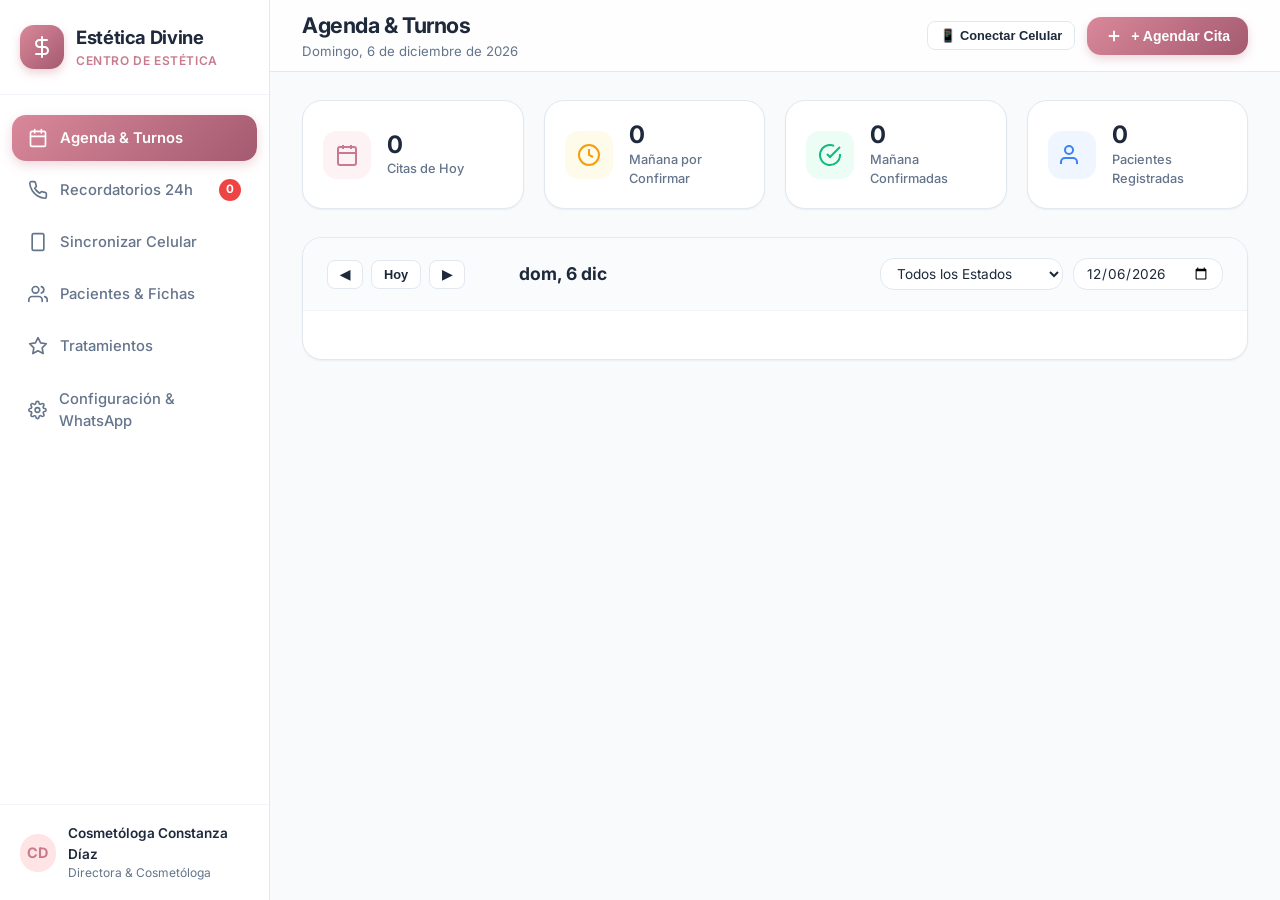
==== static/index.html @ 53136120 "Add files via upload" ====
<!DOCTYPE html>
<html lang="es">
<head>
  <meta charset="UTF-8">
  <meta name="viewport" content="width=device-width, initial-scale=1.0, maximum-scale=1.0, user-scalable=no">
  <title>Estética Divine - Agenda & Confirmación de Citas</title>
  
  <!-- PWA & Mobile Meta Tags -->
  <link rel="manifest" href="/manifest.json">
  <meta name="theme-color" content="#c97a8e">
  <meta name="apple-mobile-web-app-capable" content="yes">
  <meta name="apple-mobile-web-app-status-bar-style" content="default">
  <meta name="apple-mobile-web-app-title" content="Estética Divine">
  <link rel="apple-touch-icon" href="/static/img/icon.svg">
  <link rel="icon" type="image/svg+xml" href="/static/img/icon.svg">

  <link rel="stylesheet" href="/static/css/style.css">
  <link rel="preconnect" href="https://fonts.googleapis.com">
  <link rel="preconnect" href="https://fonts.gstatic.com" crossorigin>
  <link href="https://fonts.googleapis.com/css2?family=Inter:wght@400;500;600;700&display=swap" rel="stylesheet">
</head>
<body>
  <div class="app-container">
    <!-- Sidebar (Escritorio) -->
    <aside class="sidebar">
      <div class="brand">
        <div class="brand-icon">
          <svg width="24" height="24" viewBox="0 0 24 24" fill="none" stroke="currentColor" stroke-width="2" stroke-linecap="round" stroke-linejoin="round"><path d="M12 2v20M17 5H9.5a3.5 3.5 0 0 0 0 7h5a3.5 3.5 0 0 1 0 7H6"/></svg>
        </div>
        <div class="brand-info">
          <h1>Estética Divine</h1>
          <p>Centro de Estética</p>
        </div>
      </div>

      <ul class="nav-menu">
        <li class="nav-item active" data-tab="agenda">
          <svg width="20" height="20" viewBox="0 0 24 24" fill="none" stroke="currentColor" stroke-width="2" stroke-linecap="round" stroke-linejoin="round"><rect x="3" y="4" width="18" height="18" rx="2" ry="2"/><line x1="16" y1="2" x2="16" y2="6"/><line x1="8" y1="2" x2="8" y2="6"/><line x1="3" y1="10" x2="21" y2="10"/></svg>
          <span>Agenda & Turnos</span>
        </li>
        <li class="nav-item" data-tab="reminders">
          <svg width="20" height="20" viewBox="0 0 24 24" fill="none" stroke="currentColor" stroke-width="2" stroke-linecap="round" stroke-linejoin="round"><path d="M22 16.92v3a2 2 0 0 1-2.18 2 19.79 19.79 0 0 1-8.63-3.07 19.5 19.5 0 0 1-6-6 19.79 19.79 0 0 1-3.07-8.67A2 2 0 0 1 4.11 2h3a2 2 0 0 1 2 1.72 12.84 12.84 0 0 0 .7 2.81 2 2 0 0 1-.45 2.11L8.09 9.91a16 16 0 0 0 6 6l1.27-1.27a2 2 0 0 1 2.11-.45 12.84 12.84 0 0 0 2.81.7A2 2 0 0 1 22 16.92z"/></svg>
          <span>Recordatorios 24h</span>
          <span class="badge" id="badge-tomorrow-unconfirmed">0</span>
        </li>
        <li class="nav-item" data-tab="sync">
          <svg width="20" height="20" viewBox="0 0 24 24" fill="none" stroke="currentColor" stroke-width="2"><rect x="5" y="2" width="14" height="20" rx="2" ry="2"/><line x1="12" y1="18" x2="12.01" y2="18"/></svg>
          <span>Sincronizar Celular</span>
        </li>
        <li class="nav-item" data-tab="patients">
          <svg width="20" height="20" viewBox="0 0 24 24" fill="none" stroke="currentColor" stroke-width="2" stroke-linecap="round" stroke-linejoin="round"><path d="M17 21v-2a4 4 0 0 0-4-4H5a4 4 0 0 0-4 4v2"/><circle cx="9" cy="7" r="4"/><path d="M23 21v-2a4 4 0 0 0-3-3.87"/><path d="M16 3.13a4 4 0 0 1 0 7.75"/></svg>
          <span>Pacientes & Fichas</span>
        </li>
        <li class="nav-item" data-tab="services">
          <svg width="20" height="20" viewBox="0 0 24 24" fill="none" stroke="currentColor" stroke-width="2" stroke-linecap="round" stroke-linejoin="round"><polygon points="12 2 15.09 8.26 22 9.27 17 14.14 18.18 21.02 12 17.77 5.82 21.02 7 14.14 2 9.27 8.91 8.26 12 2"/></svg>
          <span>Tratamientos</span>
        </li>
        <li class="nav-item" data-tab="settings">
          <svg width="20" height="20" viewBox="0 0 24 24" fill="none" stroke="currentColor" stroke-width="2" stroke-linecap="round" stroke-linejoin="round"><circle cx="12" cy="12" r="3"/><path d="M19.4 15a1.65 1.65 0 0 0 .33 1.82l.06.06a2 2 0 0 1 0 2.83 2 2 0 0 1-2.83 0l-.06-.06a1.65 1.65 0 0 0-1.82-.33 1.65 1.65 0 0 0-1 1.51V21a2 2 0 0 1-2 2 2 2 0 0 1-2-2v-.09A1.65 1.65 0 0 0 9 19.4a1.65 1.65 0 0 0-1.82.33l-.06.06a2 2 0 0 1-2.83 0 2 2 0 0 1 0-2.83l.06-.06a1.65 1.65 0 0 0 .33-1.82 1.65 1.65 0 0 0-1.51-1H3a2 2 0 0 1-2-2 2 2 0 0 1 2-2h.09A1.65 1.65 0 0 0 4.6 9a1.65 1.65 0 0 0-.33-1.82l-.06-.06a2 2 0 0 1 0-2.83 2 2 0 0 1 2.83 0l.06.06a1.65 1.65 0 0 0 1.82.33H9a1.65 1.65 0 0 0 1-1.51V3a2 2 0 0 1 2-2 2 2 0 0 1 2 2v.09a1.65 1.65 0 0 0 1 1.51 1.65 1.65 0 0 0 1.82-.33l.06-.06a2 2 0 0 1 2.83 0 2 2 0 0 1 0 2.83l-.06.06a1.65 1.65 0 0 0-.33 1.82V9a1.65 1.65 0 0 0 1.51 1H21a2 2 0 0 1 2 2 2 2 0 0 1-2 2h-.09a1.65 1.65 0 0 0-1.51 1z"/></svg>
          <span>Configuración & WhatsApp</span>
        </li>
      </ul>

      <div class="sidebar-footer">
        <div class="user-avatar">CD</div>
        <div class="user-details">
          <h4>Cosmetóloga Constanza Díaz</h4>
          <p>Directora & Cosmetóloga</p>
        </div>
      </div>
    </aside>

    <!-- Main Content -->
    <main class="main-content">
      <!-- Top Header -->
      <header class="top-header">
        <div class="header-title">
          <h2 id="view-title">Agenda & Turnos</h2>
          <p id="current-datetime-display">Cargando...</p>
        </div>
        <div class="header-actions">
          <button class="btn btn-secondary btn-sm" id="btn-header-sync" title="Conectar Celular">
            📱 Conectar Celular
          </button>
          <button class="btn btn-primary" id="btn-quick-new-appointment">
            <svg width="18" height="18" viewBox="0 0 24 24" fill="none" stroke="currentColor" stroke-width="2.5"><line x1="12" y1="5" x2="12" y2="19"/><line x1="5" y1="12" x2="19" y2="12"/></svg>
            <span>+ Agendar Cita</span>
          </button>
        </div>
      </header>

      <!-- Content Body -->
      <div class="content-body">
        <!-- Stats Row -->
        <div class="stats-grid">
          <div class="stat-card">
            <div class="stat-icon pink">
              <svg width="24" height="24" viewBox="0 0 24 24" fill="none" stroke="currentColor" stroke-width="2"><rect x="3" y="4" width="18" height="18" rx="2" ry="2"/><line x1="16" y1="2" x2="16" y2="6"/><line x1="8" y1="2" x2="8" y2="6"/><line x1="3" y1="10" x2="21" y2="10"/></svg>
            </div>
            <div class="stat-info">
              <h3 id="stat-today-total">0</h3>
              <p>Citas de Hoy</p>
            </div>
          </div>

          <div class="stat-card">
            <div class="stat-icon amber">
              <svg width="24" height="24" viewBox="0 0 24 24" fill="none" stroke="currentColor" stroke-width="2"><circle cx="12" cy="12" r="10"/><polyline points="12 6 12 12 16 14"/></svg>
            </div>
            <div class="stat-info">
              <h3 id="stat-tomorrow-unconfirmed">0</h3>
              <p>Mañana por Confirmar</p>
            </div>
          </div>

          <div class="stat-card">
            <div class="stat-icon green">
              <svg width="24" height="24" viewBox="0 0 24 24" fill="none" stroke="currentColor" stroke-width="2"><path d="M22 11.08V12a10 10 0 1 1-5.93-9.14"/><polyline points="22 4 12 14.01 9 11.01"/></svg>
            </div>
            <div class="stat-info">
              <h3 id="stat-tomorrow-confirmed">0</h3>
              <p>Mañana Confirmadas</p>
            </div>
          </div>

          <div class="stat-card">
            <div class="stat-icon blue">
              <svg width="24" height="24" viewBox="0 0 24 24" fill="none" stroke="currentColor" stroke-width="2"><path d="M17 21v-2a4 4 0 0 0-4-4H5a4 4 0 0 0-4 4v2"/><circle cx="9" cy="7" r="4"/></svg>
            </div>
            <div class="stat-info">
              <h3 id="stat-total-patients">0</h3>
              <p>Pacientes Registradas</p>
            </div>
          </div>
        </div>

        <!-- TAB 1: AGENDA -->
        <section id="tab-agenda" class="tab-pane">
          <div class="card">
            <div class="card-header">
              <div class="date-navigation">
                <button class="btn btn-secondary btn-sm" id="btn-prev-day">◀</button>
                <button class="btn btn-secondary btn-sm" id="btn-today">Hoy</button>
                <button class="btn btn-secondary btn-sm" id="btn-next-day">▶</button>
                <span class="current-date-label" id="agenda-date-display">Cargando...</span>
              </div>

              <div style="display: flex; gap: 10px; align-items: center; flex-wrap: wrap;">
                <select id="filter-status" class="form-control" style="padding: 6px 12px; font-size: 0.85rem; width: auto;">
                  <option value="">Todos los Estados</option>
                  <option value="Pendiente">Pendiente</option>
                  <option value="Recordatorio Enviado">Recordatorio Enviado</option>
                  <option value="Confirmada">Confirmada</option>
                  <option value="Completada">Completada</option>
                  <option value="Cancelada">Cancelada</option>
                </select>
                <input type="date" id="agenda-date-picker" class="form-control" style="padding: 6px 12px; font-size: 0.85rem; width: auto;">
              </div>
            </div>

            <div class="card-body">
              <div id="agenda-appointments-list" class="timeline-view">
                <!-- Citas inyectadas por JS -->
              </div>
            </div>
          </div>
        </section>

        <!-- TAB 2: RECORDATORIOS 24H (WHATSAPP) -->
        <section id="tab-reminders" class="tab-pane" style="display: none;">
          <div class="card" style="margin-bottom: 20px; background: linear-gradient(to right, #fdf2f4, #ffffff);">
            <div class="card-body" style="display: flex; align-items: center; justify-content: space-between; flex-wrap: wrap; gap: 16px;">
              <div>
                <h3 style="color: #1e293b; font-size: 1.2rem; font-weight: 700;">📲 Confirmaciones de Mañana (24h Antes)</h3>
                <p style="color: var(--text-muted); font-size: 0.875rem; margin-top: 4px;">
                  El sistema detecta automáticamente las pacientes con citas programadas para mañana. Envía el recordatorio por WhatsApp con el enlace directo para que confirmen con 1 toque.
                </p>
              </div>
              <div>
                <button class="btn btn-whatsapp" id="btn-send-all-reminders">
                  <svg width="18" height="18" viewBox="0 0 24 24" fill="none" stroke="currentColor" stroke-width="2.5"><polyline points="20 6 9 17 4 12"/></svg>
                  <span>Enviar Recordatorios Pendientes</span>
                </button>
              </div>
            </div>
          </div>

          <div id="tomorrow-reminders-list">
            <!-- Inyectado por JS -->
          </div>
        </section>

        <!-- TAB 3: SINCRONIZACIÓN CON EL CELULAR -->
        <section id="tab-sync" class="tab-pane" style="display: none;">
          <div class="card" style="margin-bottom: 24px;">
            <div class="card-header">
              <h3 class="card-title">📱 Conectar y Agendar desde tu Celular</h3>
              <div style="display: flex; gap: 8px;">
                <button class="btn btn-primary btn-sm" id="btn-activate-tunnel">
                  🌐 Activar Acceso por Internet (4G/5G)
                </button>
              </div>
            </div>
            <div class="card-body">
              <!-- Online Mode Banner -->
              <div id="sync-mode-alert" style="background: linear-gradient(to right, #ecfdf5, #f0fdf4); border: 1px solid #a7f3d0; border-radius: var(--radius-md); padding: 14px 18px; margin-bottom: 20px; display: flex; align-items: center; justify-content: space-between; flex-wrap: wrap; gap: 10px;">
                <div style="display: flex; align-items: center; gap: 10px;">
                  <span style="font-size: 1.3rem;">🌍</span>
                  <div>
                    <strong id="sync-mode-title" style="color: #065f46; font-size: 0.9rem;">Acceso desde Cualquier Lugar (Datos Móviles 4G/5G)</strong>
                    <p id="sync-mode-desc" style="color: #047857; font-size: 0.8rem;">
                      Puedes abrir y usar la agenda desde tu celular estés donde estés, sin necesidad de estar en la misma red Wi-Fi.
                    </p>
                  </div>
                </div>
                <span class="status-badge status-Confirmada" id="sync-status-badge">
                  <span class="status-dot"></span>
                  <span id="sync-status-text">Listo</span>
                </span>
              </div>

              <div style="display: grid; grid-template-columns: repeat(auto-fit, minmax(300px, 1fr)); gap: 24px; align-items: start;">
                <!-- QR Code Box -->
                <div style="text-align: center; background: #fafbfc; border: 1px solid var(--border-subtle); border-radius: var(--radius-lg); padding: 24px;">
                  <h4 style="font-size: 1.05rem; font-weight: 700; margin-bottom: 6px;">Escanea con la Cámara de tu Celular</h4>
                  <p style="font-size: 0.825rem; color: var(--text-muted); margin-bottom: 16px;" id="qr-desc-text">
                    Apunta con la cámara de tu teléfono (iPhone o Android) para abrir la agenda al instante.
                  </p>
                  
                  <div id="qr-code-container" style="display: flex; justify-content: center; margin: 12px 0;">
                    <!-- QR Image -->
                  </div>

                  <div style="margin-top: 16px;">
                    <label style="font-size: 0.775rem; color: var(--text-muted); font-weight: 600; display: block; margin-bottom: 4px;">Enlace Web para tu Celular:</label>
                    <div style="display: flex; gap: 8px; justify-content: center;">
                      <input type="text" id="sync-mobile-url" class="form-control" readonly style="font-size: 0.85rem; text-align: center; max-width: 280px; font-weight: 600;">
                      <button class="btn btn-secondary btn-sm" onclick="copyInput('sync-mobile-url')">Copiar</button>
                    </div>
                  </div>

                  <!-- Custom Public URL input -->
                  <div style="margin-top: 14px; text-align: left; background: white; padding: 12px; border-radius: var(--radius-sm); border: 1px solid var(--border-color);">
                    <label style="font-size: 0.75rem; font-weight: 700; color: var(--text-main); display: block; margin-bottom: 4px;">
                      ⚙️ Configurar URL Pública personalizada (Opcional):
                    </label>
                    <div style="display: flex; gap: 6px;">
                      <input type="url" id="input-custom-public-url" class="form-control" placeholder="https://mi-dominio.com" style="font-size: 0.8rem; padding: 6px 10px;">
                      <button class="btn btn-primary btn-sm" id="btn-save-custom-url" style="white-space: nowrap;">Guardar</button>
                    </div>
                  </div>
                </div>

                <!-- Step by Step Guides -->
                <div>
                  <h4 style="font-size: 1.05rem; font-weight: 700; margin-bottom: 14px;">📲 Cómo Instalar la App en tu Celular (PWA)</h4>
                  
                  <div class="sync-guide-card">
                    <div class="sync-step-num">1</div>
                    <div>
                      <strong style="color: var(--text-main); font-size: 0.9rem;">En iPhone (Safari):</strong>
                      <p style="font-size: 0.825rem; color: var(--text-muted); margin-top: 2px;">
                        Abre el enlace en Safari, toca el botón <strong>Compartir (icono con flecha arriba)</strong> y selecciona <strong>"Añadir a pantalla de inicio"</strong>. Tendrás un icono de app nativa.
                      </p>
                    </div>
                  </div>

                  <div class="sync-guide-card">
                    <div class="sync-step-num">2</div>
                    <div>
                      <strong style="color: var(--text-main); font-size: 0.9rem;">En Android (Google Chrome):</strong>
                      <p style="font-size: 0.825rem; color: var(--text-muted); margin-top: 2px;">
                        Abre el enlace en Chrome, presiona los <strong>3 puntos del menú</strong> y toca <strong>"Instalar aplicación"</strong> o "Añadir a la pantalla principal".
                      </p>
                    </div>
                  </div>

                  <!-- Calendar Live Subscription Feed -->
                  <div style="background: #fdf2f4; border: 1px solid #fbcfe8; border-radius: var(--radius-md); padding: 16px; margin-top: 18px;">
                    <h5 style="color: #9d174d; font-size: 0.9rem; font-weight: 700; margin-bottom: 6px;">
                      📅 Sincronización en Tiempo Real con Calendario de tu Celular (Apple / Google Calendar)
                    </h5>
                    <p style="font-size: 0.8rem; color: #831843; margin-bottom: 10px;">
                      Puedes suscribirte al feed de turnos en tu aplicación de Calendario del teléfono para recibir alertas nativas 1 hora antes:
                    </p>
                    <div style="display: flex; gap: 8px;">
                      <input type="text" id="sync-ical-url" class="form-control" readonly style="font-size: 0.8rem; background: white;">
                      <button class="btn btn-primary btn-sm" onclick="copyInput('sync-ical-url')">Copiar Feed</button>
                    </div>
                  </div>
                </div>
              </div>
            </div>
          </div>
        </section>

        <!-- TAB 4: PACIENTES -->
        <section id="tab-patients" class="tab-pane" style="display: none;">
          <div class="card">
            <div class="card-header">
              <div class="card-title">
                <input type="text" id="input-search-patients" placeholder="🔍 Buscar paciente por nombre o WhatsApp..." class="form-control" style="width: 320px;">
              </div>
              <button class="btn btn-primary btn-sm" id="btn-modal-new-patient">
                + Nueva Paciente
              </button>
            </div>
            <div class="card-body" style="padding: 0; overflow-x: auto;">
              <table style="width: 100%; border-collapse: collapse; text-align: left; min-width: 600px;" id="table-patients">
                <thead>
                  <tr style="background: #f8fafc; border-bottom: 1px solid var(--border-color); font-size: 0.8rem; color: var(--text-muted); text-transform: uppercase;">
                    <th style="padding: 14px 20px;">Paciente</th>
                    <th style="padding: 14px 20px;">WhatsApp / Teléfono</th>
                    <th style="padding: 14px 20px;">Tipo de Piel / Alergias</th>
                    <th style="padding: 14px 20px;">Total Citas</th>
                    <th style="padding: 14px 20px; text-align: right;">Acciones</th>
                  </tr>
                </thead>
                <tbody id="patients-table-body">
                  <!-- Inyectado por JS -->
                </tbody>
              </table>
            </div>
          </div>
        </section>

        <!-- TAB 5: TRATAMIENTOS -->
        <section id="tab-services" class="tab-pane" style="display: none;">
          <div class="card">
            <div class="card-header">
              <div class="card-title">
                <span>Catálogo de Servicios y Tratamientos</span>
              </div>
              <button class="btn btn-primary btn-sm" id="btn-modal-new-service">
                + Nuevo Tratamiento
              </button>
            </div>
            <div class="card-body">
              <div id="services-grid" style="display: grid; grid-template-columns: repeat(auto-fill, minmax(280px, 1fr)); gap: 16px;">
                <!-- Inyectado por JS -->
              </div>
            </div>
          </div>
        </section>

        <!-- TAB 6: CONFIGURACIÓN & PLANTILLA WHATSAPP -->
        <section id="tab-settings" class="tab-pane" style="display: none;">
          <div class="card">
            <div class="card-header">
              <h3 class="card-title">Configuración del Centro y Plantilla de Mensaje WhatsApp</h3>
            </div>
            <div class="card-body">
              <form id="form-settings">
                <div class="form-row">
                  <div class="form-group">
                    <label class="form-label">Nombre del Centro de Estética</label>
                    <input type="text" id="setting-clinic-name" class="form-control" required>
                  </div>
                  <div class="form-group">
                    <label class="form-label">Teléfono / WhatsApp de Contacto</label>
                    <input type="text" id="setting-clinic-phone" class="form-control" required>
                  </div>
                </div>

                <div class="form-row">
                  <div class="form-group">
                    <label class="form-label">Dirección Física del Centro</label>
                    <input type="text" id="setting-clinic-address" class="form-control" required>
                  </div>
                  <div class="form-group">
                    <label class="form-label">Correo Electrónico</label>
                    <input type="email" id="setting-clinic-email" class="form-control">
                  </div>
                </div>

                <div class="form-group">
                  <label class="form-label">
                    Plantilla del Mensaje de Confirmación (WhatsApp 24h antes)
                  </label>
                  <p style="font-size: 0.775rem; color: var(--text-muted); margin-bottom: 8px;">
                    Variables disponibles: <code>{nombre_paciente}</code>, <code>{centro}</code>, <code>{fecha}</code>, <code>{hora}</code>, <code>{tratamiento}</code>, <code>{especialista}</code>, <code>{direccion}</code>, <code>{indicaciones}</code>, <code>{enlace_confirmacion}</code>
                  </p>
                  <textarea id="setting-whatsapp-template" class="form-control" rows="8"></textarea>
                </div>

                <div style="text-align: right;">
                  <button type="submit" class="btn btn-primary">Guardar Configuración</button>
                </div>
              </form>
            </div>
          </div>
        </section>
      </div>
    </main>
  </div>

  <!-- Mobile Bottom Navigation Bar -->
  <nav class="mobile-nav-bar">
    <button class="mobile-nav-btn active" data-tab="agenda">
      <svg viewBox="0 0 24 24" fill="none" stroke="currentColor" stroke-width="2"><rect x="3" y="4" width="18" height="18" rx="2" ry="2"/><line x1="16" y1="2" x2="16" y2="6"/><line x1="8" y1="2" x2="8" y2="6"/><line x1="3" y1="10" x2="21" y2="10"/></svg>
      <span>Agenda</span>
    </button>

    <button class="mobile-nav-btn" data-tab="reminders">
      <svg viewBox="0 0 24 24" fill="none" stroke="currentColor" stroke-width="2"><path d="M22 16.92v3a2 2 0 0 1-2.18 2 19.79 19.79 0 0 1-8.63-3.07 19.5 19.5 0 0 1-6-6 19.79 19.79 0 0 1-3.07-8.67A2 2 0 0 1 4.11 2h3a2 2 0 0 1 2 1.72 12.84 12.84 0 0 0 .7 2.81 2 2 0 0 1-.45 2.11L8.09 9.91a16 16 0 0 0 6 6l1.27-1.27a2 2 0 0 1 2.11-.45 12.84 12.84 0 0 0 2.81.7A2 2 0 0 1 22 16.92z"/></svg>
      <span>Recordatorios</span>
    </button>

    <div class="mobile-fab-center" id="mobile-btn-quick-schedule" title="Agendar Cita">
      <svg width="24" height="24" viewBox="0 0 24 24" fill="none" stroke="currentColor" stroke-width="3"><line x1="12" y1="5" x2="12" y2="19"/><line x1="5" y1="12" x2="19" y2="12"/></svg>
    </div>

    <button class="mobile-nav-btn" data-tab="patients">
      <svg viewBox="0 0 24 24" fill="none" stroke="currentColor" stroke-width="2"><path d="M17 21v-2a4 4 0 0 0-4-4H5a4 4 0 0 0-4 4v2"/><circle cx="9" cy="7" r="4"/></svg>
      <span>Pacientes</span>
    </button>

    <button class="mobile-nav-btn" data-tab="sync">
      <svg viewBox="0 0 24 24" fill="none" stroke="currentColor" stroke-width="2"><rect x="5" y="2" width="14" height="20" rx="2" ry="2"/><line x1="12" y1="18" x2="12.01" y2="18"/></svg>
      <span>Celular</span>
    </button>
  </nav>

  <!-- MODAL: NUEVA / EDITAR CITA -->
  <div class="modal-backdrop" id="modal-appointment">
    <div class="modal-container">
      <div class="modal-header">
        <h3 id="modal-appointment-title">Agendar Nueva Cita</h3>
        <button class="modal-close" onclick="closeModal('modal-appointment')">✕</button>
      </div>
      <form id="form-appointment">
        <input type="hidden" id="appt-id">
        <div class="modal-body">
          <div class="form-group">
            <label class="form-label">Paciente</label>
            <div style="display: flex; gap: 8px;">
              <select id="appt-patient-select" class="form-control" required style="flex: 1;">
                <!-- Opciones inyectadas -->
              </select>
              <button type="button" class="btn btn-secondary btn-sm" id="btn-add-patient-quick">+ Crear</button>
            </div>
          </div>

          <div class="form-group">
            <label class="form-label">Tratamiento / Servicio</label>
            <select id="appt-service-select" class="form-control" required>
              <!-- Opciones inyectadas -->
            </select>
          </div>

          <div class="form-row">
            <div class="form-group">
              <label class="form-label">Fecha de la Cita</label>
              <input type="date" id="appt-date" class="form-control" required>
            </div>
            <div class="form-group">
              <label class="form-label">Hora</label>
              <input type="time" id="appt-time" class="form-control" required>
            </div>
          </div>

          <div class="form-row">
            <div class="form-group">
              <label class="form-label">Especialista / Profesional</label>
              <input type="text" id="appt-specialist" class="form-control" value="Cosmetóloga Constanza Díaz">
            </div>
            <div class="form-group">
              <label class="form-label">Estado Inicial</label>
              <select id="appt-status" class="form-control">
                <option value="Pendiente">Pendiente</option>
                <option value="Confirmada">Confirmada</option>
                <option value="Recordatorio Enviado">Recordatorio Enviado</option>
                <option value="Completada">Completada</option>
                <option value="Cancelada">Cancelada</option>
              </select>
            </div>
          </div>

          <div class="form-group">
            <label class="form-label">Notas Adicionales o Motivo de Consulta</label>
            <textarea id="appt-notes" class="form-control" placeholder="Ej: Primera sesión, paciente solicita evaluar ojeras..."></textarea>
          </div>
        </div>
        <div class="modal-footer">
          <button type="button" class="btn btn-secondary" onclick="closeModal('modal-appointment')">Cancelar</button>
          <button type="submit" class="btn btn-primary">Guardar Cita</button>
        </div>
      </form>
    </div>
  </div>

  <!-- MODAL: NUEVO PACIENTE -->
  <div class="modal-backdrop" id="modal-patient">
    <div class="modal-container">
      <div class="modal-header">
        <h3>Registrar Paciente</h3>
        <button class="modal-close" onclick="closeModal('modal-patient')">✕</button>
      </div>
      <form id="form-patient">
        <input type="hidden" id="patient-id">
        <div class="modal-body">
          <div class="form-row">
            <div class="form-group">
              <label class="form-label">Nombre Completo</label>
              <input type="text" id="patient-name" class="form-control" placeholder="Ej. Camila Fernández" required>
            </div>
            <div class="form-group">
              <label class="form-label">WhatsApp (con código país)</label>
              <input type="text" id="patient-phone" class="form-control" placeholder="Ej. +34612345678" required>
            </div>
          </div>

          <div class="form-row">
            <div class="form-group">
              <label class="form-label">Email</label>
              <input type="email" id="patient-email" class="form-control" placeholder="paciente@correo.com">
            </div>
            <div class="form-group">
              <label class="form-label">Fecha de Nacimiento</label>
              <input type="date" id="patient-birth" class="form-control">
            </div>
          </div>

          <div class="form-row">
            <div class="form-group">
              <label class="form-label">Tipo de Piel</label>
              <input type="text" id="patient-skin" class="form-control" placeholder="Ej. Mixta, sensible, grasa...">
            </div>
            <div class="form-group">
              <label class="form-label">Alergias o Contraindicaciones</label>
              <input type="text" id="patient-allergies" class="form-control" placeholder="Ej. Látex, aspirina...">
            </div>
          </div>

          <div class="form-group">
            <label class="form-label">Notas Estéticas y Clínicas</label>
            <textarea id="patient-notes" class="form-control" placeholder="Observaciones de tratamientos previos..."></textarea>
          </div>
        </div>
        <div class="modal-footer">
          <button type="button" class="btn btn-secondary" onclick="closeModal('modal-patient')">Cancelar</button>
          <button type="submit" class="btn btn-primary">Guardar Paciente</button>
        </div>
      </form>
    </div>
  </div>

  <!-- MODAL: HISTORIAL DEL PACIENTE -->
  <div class="modal-backdrop" id="modal-patient-history">
    <div class="modal-container" style="max-width: 680px;">
      <div class="modal-header">
        <h3 id="history-patient-name">Ficha Estética del Paciente</h3>
        <button class="modal-close" onclick="closeModal('modal-patient-history')">✕</button>
      </div>
      <div class="modal-body">
        <div id="history-patient-details" style="background: #f8fafc; padding: 16px; border-radius: var(--radius-md); margin-bottom: 20px;">
          <!-- Datos clínicos -->
        </div>

        <h4 style="font-size: 0.95rem; font-weight: 700; margin-bottom: 12px; color: var(--text-main);">Historial de Sesiones & Citas</h4>
        <div id="history-appointments-list" class="timeline-view">
          <!-- Historial -->
        </div>
      </div>
      <div class="modal-footer">
        <button type="button" class="btn btn-secondary" onclick="closeModal('modal-patient-history')">Cerrar</button>
        <button type="button" class="btn btn-primary" id="btn-schedule-from-history">+ Agendar Nueva Sesión</button>
      </div>
    </div>
  </div>

  <!-- MODAL: NUEVO TRATAMIENTO -->
  <div class="modal-backdrop" id="modal-service">
    <div class="modal-container">
      <div class="modal-header">
        <h3>Nuevo Tratamiento / Servicio</h3>
        <button class="modal-close" onclick="closeModal('modal-service')">✕</button>
      </div>
      <form id="form-service">
        <div class="modal-body">
          <div class="form-group">
            <label class="form-label">Nombre del Tratamiento</label>
            <input type="text" id="service-name" class="form-control" required placeholder="Ej. Radiofrecuencia Facial">
          </div>

          <div class="form-row">
            <div class="form-group">
              <label class="form-label">Categoría</label>
              <select id="service-category" class="form-control">
                <option value="Facial">Facial</option>
                <option value="Corporal">Corporal</option>
                <option value="Depilación">Depilación</option>
                <option value="Medicina Estética">Medicina Estética</option>
                <option value="Masajes">Masajes</option>
              </select>
            </div>
            <div class="form-group">
              <label class="form-label">Duración (minutos)</label>
              <input type="number" id="service-duration" class="form-control" value="60" required>
            </div>
          </div>

          <div class="form-row">
            <div class="form-group">
              <label class="form-label">Precio ($)</label>
              <input type="number" step="0.5" id="service-price" class="form-control" value="50" required>
            </div>
            <div class="form-group">
              <label class="form-label">Color Distintivo</label>
              <input type="color" id="service-color" class="form-control" value="#F472B6" style="height: 42px; padding: 2px;">
            </div>
          </div>

          <div class="form-group">
            <label class="form-label">Recomendaciones e Instrucciones Previas para la Paciente</label>
            <textarea id="service-instructions" class="form-control" placeholder="Ej. Venir con la piel limpia sin maquillaje ni exfoliantes..."></textarea>
          </div>
        </div>
        <div class="modal-footer">
          <button type="button" class="btn btn-secondary" onclick="closeModal('modal-service')">Cancelar</button>
          <button type="submit" class="btn btn-primary">Guardar Tratamiento</button>
        </div>
      </form>
    </div>
  </div>

  <!-- Toast Container -->
  <div class="toast-container" id="toast-container"></div>

  <script src="/static/js/qr.js"></script>
  <script src="/static/js/app.js"></script>
</body>
</html>
---- static/css/style.css ----
/* Estética Divine - Design System & UI Styling */
:root {
  --primary: #c97a8e;
  --primary-hover: #b8697d;
  --primary-light: #fdf2f4;
  --primary-gradient: linear-gradient(135deg, #d9889a 0%, #a45a70 100%);
  --secondary: #6366f1;
  --bg-main: #f8fafc;
  --bg-card: #ffffff;
  --bg-glass: rgba(255, 255, 255, 0.85);
  --border-color: #f1f5f9;
  --border-subtle: #e2e8f0;
  --text-main: #1e293b;
  --text-muted: #64748b;
  --text-light: #94a3b8;
  
  --status-pending: #f59e0b;
  --status-pending-bg: #fef3c7;
  --status-sent: #3b82f6;
  --status-sent-bg: #eff6ff;
  --status-confirmed: #10b981;
  --status-confirmed-bg: #d1fae5;
  --status-completed: #8b5cf6;
  --status-completed-bg: #ede9fe;
  --status-canceled: #ef4444;
  --status-canceled-bg: #fee2e2;

  --shadow-sm: 0 1px 2px 0 rgba(0, 0, 0, 0.05);
  --shadow-md: 0 4px 6px -1px rgba(0, 0, 0, 0.07), 0 2px 4px -2px rgba(0, 0, 0, 0.05);
  --shadow-lg: 0 10px 15px -3px rgba(0, 0, 0, 0.08), 0 4px 6px -4px rgba(0, 0, 0, 0.04);
  --shadow-xl: 0 20px 25px -5px rgba(0, 0, 0, 0.1), 0 8px 10px -6px rgba(0, 0, 0, 0.05);
  --radius-sm: 8px;
  --radius-md: 14px;
  --radius-lg: 20px;
  --radius-full: 9999px;
  --font-sans: 'Inter', -apple-system, BlinkMacSystemFont, 'Segoe UI', Roboto, Helvetica, Arial, sans-serif;
}

* {
  box-sizing: border-box;
  margin: 0;
  padding: 0;
  -webkit-tap-highlight-color: transparent;
}

body {
  font-family: var(--font-sans);
  background-color: var(--bg-main);
  color: var(--text-main);
  line-height: 1.5;
  min-height: 100vh;
  -webkit-font-smoothing: antialiased;
  padding-bottom: 0px;
}

/* Layout */
.app-container {
  display: flex;
  min-height: 100vh;
}

/* Sidebar */
.sidebar {
  width: 270px;
  background: #ffffff;
  border-right: 1px solid var(--border-subtle);
  display: flex;
  flex-direction: column;
  position: sticky;
  top: 0;
  height: 100vh;
  z-index: 40;
  transition: all 0.3s ease;
}

.brand {
  padding: 24px 20px;
  display: flex;
  align-items: center;
  gap: 12px;
  border-bottom: 1px solid var(--border-color);
}

.brand-icon {
  width: 44px;
  height: 44px;
  border-radius: var(--radius-md);
  background: var(--primary-gradient);
  display: flex;
  align-items: center;
  justify-content: center;
  color: white;
  box-shadow: 0 4px 10px rgba(201, 122, 142, 0.35);
}

.brand-info h1 {
  font-size: 1.15rem;
  font-weight: 700;
  color: #1e293b;
  letter-spacing: -0.02em;
}

.brand-info p {
  font-size: 0.75rem;
  color: var(--primary);
  font-weight: 600;
  text-transform: uppercase;
  letter-spacing: 0.05em;
}

.nav-menu {
  list-style: none;
  padding: 20px 12px;
  flex: 1;
  display: flex;
  flex-direction: column;
  gap: 6px;
}

.nav-item {
  display: flex;
  align-items: center;
  gap: 12px;
  padding: 12px 16px;
  border-radius: var(--radius-md);
  color: var(--text-muted);
  text-decoration: none;
  font-weight: 500;
  font-size: 0.925rem;
  cursor: pointer;
  transition: all 0.2s cubic-bezier(0.4, 0, 0.2, 1);
  position: relative;
}

.nav-item:hover {
  background: var(--primary-light);
  color: var(--primary);
}

.nav-item.active {
  background: var(--primary-gradient);
  color: white;
  font-weight: 600;
  box-shadow: 0 4px 12px rgba(201, 122, 142, 0.3);
}

.nav-item .badge {
  margin-left: auto;
  background: #ef4444;
  color: white;
  font-size: 0.725rem;
  padding: 2px 7px;
  border-radius: var(--radius-full);
  font-weight: 700;
}

.nav-item.active .badge {
  background: white;
  color: var(--primary);
}

.sidebar-footer {
  padding: 18px 20px;
  border-top: 1px solid var(--border-color);
  display: flex;
  align-items: center;
  gap: 12px;
}

.user-avatar {
  width: 38px;
  height: 38px;
  border-radius: var(--radius-full);
  background: #ffe4e6;
  color: var(--primary);
  display: flex;
  align-items: center;
  justify-content: center;
  font-weight: 700;
  font-size: 0.9rem;
}

.user-details h4 {
  font-size: 0.85rem;
  font-weight: 600;
  color: var(--text-main);
}

.user-details p {
  font-size: 0.75rem;
  color: var(--text-muted);
}

/* Main Content */
.main-content {
  flex: 1;
  display: flex;
  flex-direction: column;
  min-width: 0;
}

/* Top Header */
.top-header {
  height: 72px;
  background: rgba(255, 255, 255, 0.8);
  backdrop-filter: blur(12px);
  border-bottom: 1px solid var(--border-subtle);
  padding: 0 32px;
  display: flex;
  align-items: center;
  justify-content: space-between;
  position: sticky;
  top: 0;
  z-index: 30;
}

.header-title h2 {
  font-size: 1.35rem;
  font-weight: 700;
  color: var(--text-main);
  letter-spacing: -0.02em;
}

.header-title p {
  font-size: 0.825rem;
  color: var(--text-muted);
}

.header-actions {
  display: flex;
  align-items: center;
  gap: 12px;
}

/* Content Body */
.content-body {
  padding: 28px 32px;
  flex: 1;
  max-width: 1440px;
  width: 100%;
}

/* Stats Cards */
.stats-grid {
  display: grid;
  grid-template-columns: repeat(auto-fit, minmax(220px, 1fr));
  gap: 20px;
  margin-bottom: 28px;
}

.stat-card {
  background: white;
  border-radius: var(--radius-lg);
  padding: 20px;
  border: 1px solid var(--border-subtle);
  box-shadow: var(--shadow-sm);
  display: flex;
  align-items: center;
  gap: 16px;
  transition: transform 0.2s, box-shadow 0.2s;
}

.stat-card:hover {
  transform: translateY(-2px);
  box-shadow: var(--shadow-md);
}

.stat-icon {
  width: 48px;
  height: 48px;
  border-radius: var(--radius-md);
  display: flex;
  align-items: center;
  justify-content: center;
  flex-shrink: 0;
}

.stat-icon.pink { background: #fdf2f4; color: #c97a8e; }
.stat-icon.green { background: #ecfdf5; color: #10b981; }
.stat-icon.amber { background: #fffbeb; color: #f59e0b; }
.stat-icon.blue { background: #eff6ff; color: #3b82f6; }

.stat-info h3 {
  font-size: 1.5rem;
  font-weight: 700;
  color: var(--text-main);
  line-height: 1.2;
}

.stat-info p {
  font-size: 0.8rem;
  color: var(--text-muted);
  font-weight: 500;
}

/* Buttons */
.btn {
  display: inline-flex;
  align-items: center;
  justify-content: center;
  gap: 8px;
  padding: 10px 18px;
  border-radius: var(--radius-md);
  font-size: 0.875rem;
  font-weight: 600;
  border: none;
  cursor: pointer;
  transition: all 0.2s cubic-bezier(0.4, 0, 0.2, 1);
  text-decoration: none;
}

.btn-primary {
  background: var(--primary-gradient);
  color: white;
  box-shadow: 0 4px 10px rgba(201, 122, 142, 0.3);
}

.btn-primary:hover {
  box-shadow: 0 6px 14px rgba(201, 122, 142, 0.45);
  transform: translateY(-1px);
}

.btn-secondary {
  background: white;
  border: 1px solid var(--border-subtle);
  color: var(--text-main);
}

.btn-secondary:hover {
  background: var(--bg-main);
  border-color: #cbd5e1;
}

.btn-whatsapp {
  background: #25D366;
  color: white;
  box-shadow: 0 4px 10px rgba(37, 211, 102, 0.3);
}

.btn-whatsapp:hover {
  background: #20bd5a;
  transform: translateY(-1px);
}

.btn-sm {
  padding: 6px 12px;
  font-size: 0.8rem;
  border-radius: var(--radius-sm);
}

.btn-danger {
  background: #fee2e2;
  color: #ef4444;
}

.btn-danger:hover {
  background: #fecaca;
}

/* Status Badges */
.status-badge {
  display: inline-flex;
  align-items: center;
  gap: 6px;
  padding: 4px 10px;
  border-radius: var(--radius-full);
  font-size: 0.75rem;
  font-weight: 600;
  text-transform: capitalize;
}

.status-badge.status-Pendiente { background: var(--status-pending-bg); color: var(--status-pending); }
.status-badge.status-Recordatorio.Enviado { background: var(--status-sent-bg); color: var(--status-sent); }
.status-badge.status-Confirmada { background: var(--status-confirmed-bg); color: var(--status-confirmed); }
.status-badge.status-Completada { background: var(--status-completed-bg); color: var(--status-completed); }
.status-badge.status-Cancelada { background: var(--status-canceled-bg); color: var(--status-canceled); }

.status-dot {
  width: 7px;
  height: 7px;
  border-radius: 50%;
  background: currentColor;
}

/* Cards & Tables */
.card {
  background: white;
  border-radius: var(--radius-lg);
  border: 1px solid var(--border-subtle);
  box-shadow: var(--shadow-sm);
  overflow: hidden;
}

.card-header {
  padding: 20px 24px;
  border-bottom: 1px solid var(--border-color);
  display: flex;
  align-items: center;
  justify-content: space-between;
  background: #fafbfc;
  flex-wrap: wrap;
  gap: 12px;
}

.card-title {
  font-size: 1.05rem;
  font-weight: 700;
  color: var(--text-main);
  display: flex;
  align-items: center;
  gap: 8px;
}

.card-body {
  padding: 24px;
}

/* Agenda / Calendar Grid */
.calendar-controls {
  display: flex;
  align-items: center;
  justify-content: space-between;
  margin-bottom: 20px;
  flex-wrap: wrap;
  gap: 12px;
}

.date-navigation {
  display: flex;
  align-items: center;
  gap: 8px;
  flex-wrap: wrap;
}

.current-date-label {
  font-size: 1.1rem;
  font-weight: 700;
  color: var(--text-main);
  min-width: 180px;
  text-align: center;
}

.timeline-view {
  display: flex;
  flex-direction: column;
  gap: 12px;
}

.appointment-row {
  background: white;
  border: 1px solid var(--border-subtle);
  border-radius: var(--radius-md);
  padding: 16px 20px;
  display: flex;
  align-items: center;
  justify-content: space-between;
  gap: 16px;
  transition: all 0.2s;
  position: relative;
  overflow: hidden;
}

.appointment-row::before {
  content: '';
  position: absolute;
  left: 0;
  top: 0;
  bottom: 0;
  width: 4px;
  background: var(--primary);
}

.appointment-row:hover {
  border-color: #cbd5e1;
  box-shadow: var(--shadow-md);
}

.appt-time {
  display: flex;
  flex-direction: column;
  align-items: center;
  justify-content: center;
  background: #f8fafc;
  padding: 8px 12px;
  border-radius: var(--radius-sm);
  border: 1px solid var(--border-color);
  min-width: 85px;
}

.appt-time .time-val {
  font-size: 1rem;
  font-weight: 700;
  color: var(--text-main);
}

.appt-time .duration-val {
  font-size: 0.725rem;
  color: var(--text-muted);
}

.appt-patient {
  flex: 1.2;
}

.appt-patient h4 {
  font-size: 0.95rem;
  font-weight: 700;
  color: var(--text-main);
}

.appt-patient p {
  font-size: 0.8rem;
  color: var(--text-muted);
  display: flex;
  align-items: center;
  gap: 6px;
}

.appt-service {
  flex: 1.5;
}

.appt-service .service-tag {
  display: inline-block;
  padding: 3px 8px;
  border-radius: var(--radius-sm);
  font-size: 0.775rem;
  font-weight: 600;
  margin-bottom: 3px;
}

.appt-service p {
  font-size: 0.775rem;
  color: var(--text-muted);
}

.appt-actions {
  display: flex;
  align-items: center;
  gap: 8px;
  flex-wrap: wrap;
}

/* WhatsApp Reminder Card Module */
.reminder-card {
  background: #ffffff;
  border-radius: var(--radius-lg);
  border: 1px solid var(--border-subtle);
  padding: 20px;
  margin-bottom: 16px;
  box-shadow: var(--shadow-sm);
  display: grid;
  grid-template-columns: 1fr 340px;
  gap: 24px;
  position: relative;
  transition: all 0.2s;
}

.reminder-card.confirmed-card {
  border-left: 5px solid var(--status-confirmed);
}

.reminder-card.pending-card {
  border-left: 5px solid var(--status-pending);
}

.reminder-card:hover {
  box-shadow: var(--shadow-md);
}

.reminder-details h4 {
  font-size: 1.1rem;
  font-weight: 700;
  color: var(--text-main);
  margin-bottom: 4px;
}

.reminder-details .meta {
  display: flex;
  flex-wrap: wrap;
  gap: 16px;
  margin: 8px 0 14px 0;
  font-size: 0.85rem;
  color: var(--text-muted);
}

.meta-item {
  display: flex;
  align-items: center;
  gap: 5px;
}

.message-preview-box {
  background: #fdfaf7;
  border: 1px dashed #e2d9d2;
  border-radius: var(--radius-md);
  padding: 12px 14px;
  font-size: 0.825rem;
  color: #4a5568;
  white-space: pre-wrap;
  font-family: inherit;
  max-height: 180px;
  overflow-y: auto;
  position: relative;
}

.reminder-action-panel {
  display: flex;
  flex-direction: column;
  justify-content: space-between;
  background: #fafbfc;
  padding: 16px;
  border-radius: var(--radius-md);
  border: 1px solid var(--border-color);
}

/* Modals */
.modal-backdrop {
  position: fixed;
  inset: 0;
  background: rgba(15, 23, 42, 0.5);
  backdrop-filter: blur(4px);
  display: flex;
  align-items: center;
  justify-content: center;
  z-index: 100;
  opacity: 0;
  visibility: hidden;
  transition: all 0.25s ease;
  padding: 20px;
}

.modal-backdrop.active {
  opacity: 1;
  visibility: visible;
}

.modal-container {
  background: white;
  border-radius: var(--radius-lg);
  width: 100%;
  max-width: 580px;
  box-shadow: var(--shadow-xl);
  transform: scale(0.95) translateY(10px);
  transition: all 0.25s cubic-bezier(0.16, 1, 0.3, 1);
  max-height: 90vh;
  display: flex;
  flex-direction: column;
}

.modal-backdrop.active .modal-container {
  transform: scale(1) translateY(0);
}

.modal-header {
  padding: 20px 24px;
  border-bottom: 1px solid var(--border-color);
  display: flex;
  align-items: center;
  justify-content: space-between;
}

.modal-header h3 {
  font-size: 1.15rem;
  font-weight: 700;
  color: var(--text-main);
}

.modal-close {
  background: none;
  border: none;
  cursor: pointer;
  color: var(--text-muted);
  padding: 6px;
  border-radius: var(--radius-sm);
  display: flex;
}

.modal-close:hover {
  background: var(--bg-main);
  color: var(--text-main);
}

.modal-body {
  padding: 24px;
  overflow-y: auto;
}

.modal-footer {
  padding: 16px 24px;
  border-top: 1px solid var(--border-color);
  display: flex;
  align-items: center;
  justify-content: flex-end;
  gap: 12px;
  background: #fafbfc;
}

/* Forms */
.form-group {
  margin-bottom: 18px;
}

.form-row {
  display: grid;
  grid-template-columns: 1fr 1fr;
  gap: 16px;
}

.form-label {
  display: block;
  font-size: 0.825rem;
  font-weight: 600;
  color: var(--text-main);
  margin-bottom: 6px;
}

.form-control {
  width: 100%;
  padding: 10px 14px;
  border-radius: var(--radius-md);
  border: 1px solid var(--border-subtle);
  font-size: 0.9rem;
  font-family: inherit;
  color: var(--text-main);
  background: white;
  transition: all 0.2s;
}

.form-control:focus {
  outline: none;
  border-color: var(--primary);
  box-shadow: 0 0 0 3px rgba(201, 122, 142, 0.15);
}

textarea.form-control {
  resize: vertical;
  min-height: 80px;
}

/* Mobile Bottom Navigation Bar */
.mobile-nav-bar {
  display: none;
  position: fixed;
  bottom: 0;
  left: 0;
  right: 0;
  height: 64px;
  background: rgba(255, 255, 255, 0.94);
  backdrop-filter: blur(16px);
  border-top: 1px solid var(--border-subtle);
  z-index: 90;
  box-shadow: 0 -4px 16px rgba(0, 0, 0, 0.05);
  justify-content: space-around;
  align-items: center;
  padding: 0 8px;
}

.mobile-nav-btn {
  display: flex;
  flex-direction: column;
  align-items: center;
  justify-content: center;
  gap: 3px;
  background: none;
  border: none;
  color: var(--text-muted);
  font-size: 0.675rem;
  font-weight: 600;
  cursor: pointer;
  padding: 6px 10px;
  border-radius: var(--radius-sm);
  position: relative;
  transition: color 0.2s;
}

.mobile-nav-btn.active {
  color: var(--primary);
}

.mobile-nav-btn svg {
  width: 22px;
  height: 22px;
}

.mobile-fab-center {
  width: 48px;
  height: 48px;
  border-radius: 50%;
  background: var(--primary-gradient);
  color: white;
  display: flex;
  align-items: center;
  justify-content: center;
  box-shadow: 0 6px 16px rgba(201, 122, 142, 0.45);
  margin-top: -18px;
  border: 3px solid white;
  cursor: pointer;
  transition: transform 0.2s;
}

.mobile-fab-center:active {
  transform: scale(0.92);
}

/* Patient Portal (Confirm Page) */
.patient-portal-body {
  background: radial-gradient(circle at top, #fdf2f4 0%, #f8fafc 100%);
  min-height: 100vh;
  display: flex;
  align-items: center;
  justify-content: center;
  padding: 20px;
}

.patient-card {
  background: white;
  border-radius: 24px;
  box-shadow: 0 20px 40px -10px rgba(201, 122, 142, 0.15), 0 1px 3px rgba(0, 0, 0, 0.05);
  max-width: 460px;
  width: 100%;
  overflow: hidden;
  border: 1px solid rgba(226, 232, 240, 0.8);
}

.patient-header {
  background: var(--primary-gradient);
  padding: 32px 24px;
  text-align: center;
  color: white;
}

.patient-header .avatar-circle {
  width: 64px;
  height: 64px;
  background: rgba(255, 255, 255, 0.2);
  backdrop-filter: blur(10px);
  border-radius: 50%;
  display: flex;
  align-items: center;
  justify-content: center;
  margin: 0 auto 12px auto;
}

.patient-body {
  padding: 28px 24px;
}

.info-badge-list {
  display: flex;
  flex-direction: column;
  gap: 14px;
  margin-bottom: 24px;
}

.info-item {
  display: flex;
  align-items: flex-start;
  gap: 12px;
  background: #f8fafc;
  padding: 12px 16px;
  border-radius: var(--radius-md);
  border: 1px solid var(--border-color);
}

.info-item .info-icon {
  color: var(--primary);
  margin-top: 2px;
}

.info-item .info-text h5 {
  font-size: 0.75rem;
  color: var(--text-muted);
  text-transform: uppercase;
  letter-spacing: 0.05em;
}

.info-item .info-text p {
  font-size: 0.925rem;
  font-weight: 600;
  color: var(--text-main);
}

/* Toast Notifications */
.toast-container {
  position: fixed;
  bottom: 24px;
  right: 24px;
  z-index: 200;
  display: flex;
  flex-direction: column;
  gap: 10px;
}

.toast {
  background: #1e293b;
  color: white;
  padding: 14px 20px;
  border-radius: var(--radius-md);
  font-size: 0.875rem;
  font-weight: 500;
  box-shadow: var(--shadow-lg);
  display: flex;
  align-items: center;
  gap: 10px;
  transform: translateY(20px);
  opacity: 0;
  animation: slideUp 0.3s forwards;
}

@keyframes slideUp {
  to {
    transform: translateY(0);
    opacity: 1;
  }
}

/* Sync Step Cards */
.sync-guide-card {
  background: #f8fafc;
  border: 1px solid var(--border-subtle);
  border-radius: var(--radius-md);
  padding: 16px;
  display: flex;
  gap: 14px;
  margin-bottom: 12px;
}

.sync-step-num {
  width: 28px;
  height: 28px;
  border-radius: 50%;
  background: var(--primary);
  color: white;
  display: flex;
  align-items: center;
  justify-content: center;
  font-weight: 700;
  font-size: 0.85rem;
  flex-shrink: 0;
}

/* Responsive */
@media (max-width: 900px) {
  body {
    padding-bottom: 74px;
  }
  .sidebar {
    display: none;
  }
  .mobile-nav-bar {
    display: flex;
  }
  .top-header {
    padding: 0 16px;
    height: 64px;
  }
  .content-body {
    padding: 16px 14px;
  }
  .reminder-card {
    grid-template-columns: 1fr;
  }
  .form-row {
    grid-template-columns: 1fr;
    gap: 0;
  }
  .appointment-row {
    flex-direction: column;
    align-items: flex-start;
    gap: 12px;
  }
  .appt-actions {
    width: 100%;
    justify-content: flex-start;
  }
  .modal-container {
    max-height: 95vh;
    border-radius: var(--radius-lg) var(--radius-lg) 0 0;
    margin-top: auto;
  }
  .modal-backdrop {
    align-items: flex-end;
    padding: 0;
  }
}
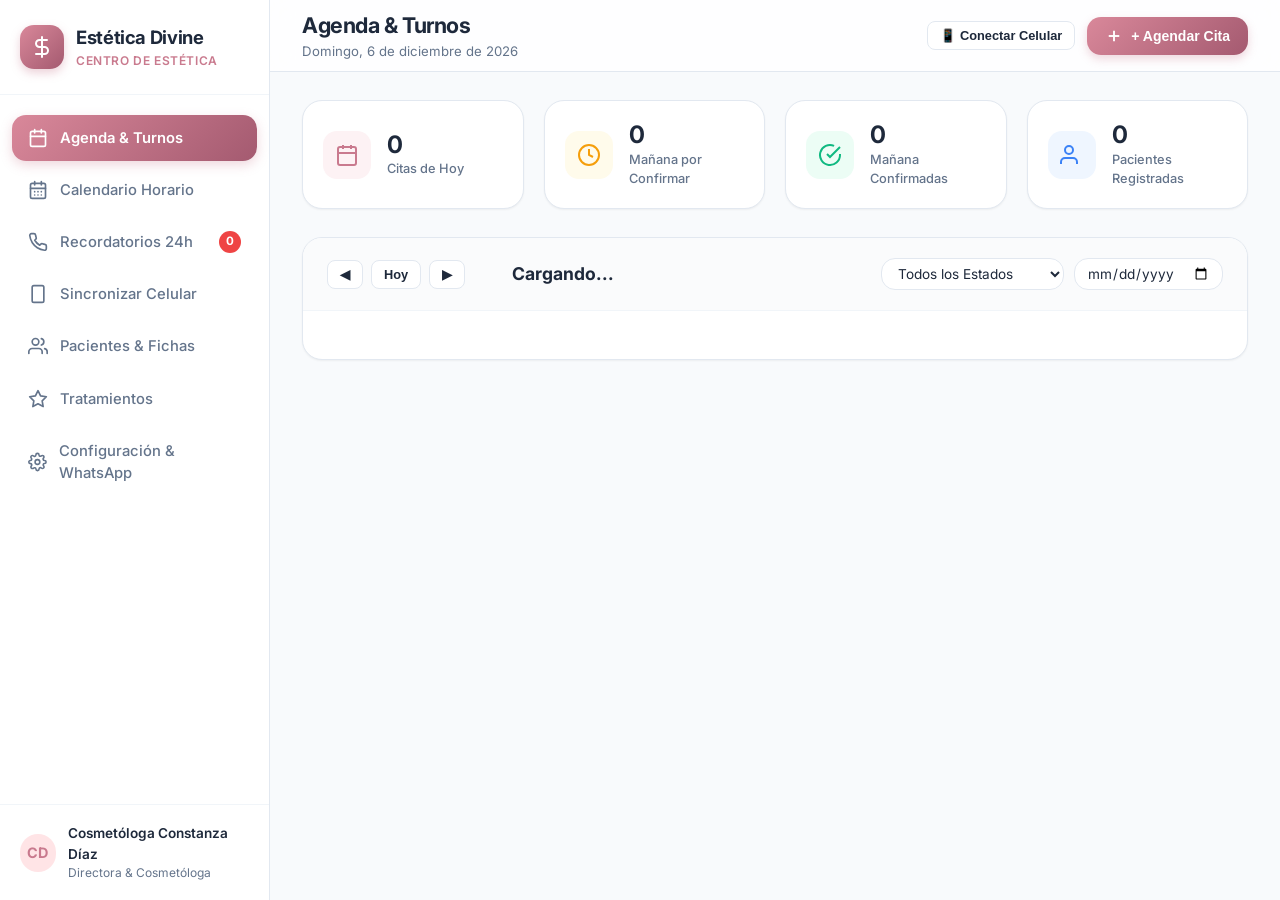
==== commit b476a9a3: "Add files via upload" ====
--- a/static/index.html
+++ b/static/index.html
@@ -14,7 +14,7 @@
   <link rel="apple-touch-icon" href="/static/img/icon.svg">
   <link rel="icon" type="image/svg+xml" href="/static/img/icon.svg">
 
-  <link rel="stylesheet" href="/static/css/style.css">
+  <link rel="stylesheet" href="/static/css/style.css?v=2.1">
   <link rel="preconnect" href="https://fonts.googleapis.com">
   <link rel="preconnect" href="https://fonts.gstatic.com" crossorigin>
   <link href="https://fonts.googleapis.com/css2?family=Inter:wght@400;500;600;700&display=swap" rel="stylesheet">
@@ -37,6 +37,10 @@
         <li class="nav-item active" data-tab="agenda">
           <svg width="20" height="20" viewBox="0 0 24 24" fill="none" stroke="currentColor" stroke-width="2" stroke-linecap="round" stroke-linejoin="round"><rect x="3" y="4" width="18" height="18" rx="2" ry="2"/><line x1="16" y1="2" x2="16" y2="6"/><line x1="8" y1="2" x2="8" y2="6"/><line x1="3" y1="10" x2="21" y2="10"/></svg>
           <span>Agenda & Turnos</span>
+        </li>
+        <li class="nav-item" data-tab="calendar">
+          <svg width="20" height="20" viewBox="0 0 24 24" fill="none" stroke="currentColor" stroke-width="2" stroke-linecap="round" stroke-linejoin="round"><rect x="3" y="4" width="18" height="18" rx="2" ry="2"/><line x1="16" y1="2" x2="16" y2="6"/><line x1="8" y1="2" x2="8" y2="6"/><line x1="3" y1="10" x2="21" y2="10"/><path d="M8 14h.01M12 14h.01M16 14h.01M8 18h.01M12 18h.01M16 18h.01"/></svg>
+          <span>Calendario Horario</span>
         </li>
         <li class="nav-item" data-tab="reminders">
           <svg width="20" height="20" viewBox="0 0 24 24" fill="none" stroke="currentColor" stroke-width="2" stroke-linecap="round" stroke-linejoin="round"><path d="M22 16.92v3a2 2 0 0 1-2.18 2 19.79 19.79 0 0 1-8.63-3.07 19.5 19.5 0 0 1-6-6 19.79 19.79 0 0 1-3.07-8.67A2 2 0 0 1 4.11 2h3a2 2 0 0 1 2 1.72 12.84 12.84 0 0 0 .7 2.81 2 2 0 0 1-.45 2.11L8.09 9.91a16 16 0 0 0 6 6l1.27-1.27a2 2 0 0 1 2.11-.45 12.84 12.84 0 0 0 2.81.7A2 2 0 0 1 22 16.92z"/></svg>
@@ -166,6 +170,41 @@
           </div>
         </section>
 
+        <!-- TAB: CALENDARIO VISUAL POR HORAS (1H) -->
+        <section id="tab-calendar" class="tab-pane" style="display: none;">
+          <div class="card">
+            <div class="card-header">
+              <div class="date-navigation">
+                <button class="btn btn-secondary btn-sm" id="btn-prev-week">◀ Semana Anterior</button>
+                <button class="btn btn-secondary btn-sm" id="btn-current-week">Esta Semana</button>
+                <button class="btn btn-secondary btn-sm" id="btn-next-week">Semana Siguiente ▶</button>
+                <span class="current-date-label" id="calendar-week-display" style="min-width: 260px;">Cargando semana...</span>
+              </div>
+
+              <div style="display: flex; gap: 10px; align-items: center; flex-wrap: wrap;">
+                <input type="date" id="calendar-week-picker" class="form-control" style="padding: 6px 12px; font-size: 0.85rem; width: auto;">
+                <button class="btn btn-primary btn-sm" onclick="openAppointmentModal()">+ Nueva Cita</button>
+              </div>
+            </div>
+
+            <div class="card-body" style="padding: 16px;">
+              <div style="margin-bottom: 12px; display: flex; align-items: center; justify-content: space-between; flex-wrap: wrap; gap: 8px;">
+                <span style="font-size: 0.8rem; color: var(--text-muted);">
+                  💡 <strong>Tip:</strong> Haz clic en cualquier celda horaria libre (ej. 10:00, 14:00) para agendar un turno en esa hora exacta.
+                </span>
+                <div style="display: flex; gap: 12px; font-size: 0.75rem; color: var(--text-muted);">
+                  <span style="display: flex; align-items: center; gap: 4px;"><span style="width: 10px; height: 10px; border-radius: 2px; background: #ffffff; border: 1px solid #cbd5e1; display: inline-block;"></span> Libre</span>
+                  <span style="display: flex; align-items: center; gap: 4px;"><span style="width: 10px; height: 10px; border-radius: 2px; background: var(--primary); display: inline-block;"></span> Ocupada</span>
+                </div>
+              </div>
+
+              <div id="weekly-calendar-container" class="calendar-wrapper">
+                <!-- Tabla del Calendario generada dinámicamente por JS -->
+              </div>
+            </div>
+          </div>
+        </section>
+
         <!-- TAB 2: RECORDATORIOS 24H (WHATSAPP) -->
         <section id="tab-reminders" class="tab-pane" style="display: none;">
           <div class="card" style="margin-bottom: 20px; background: linear-gradient(to right, #fdf2f4, #ffffff);">
@@ -401,23 +440,23 @@
       <span>Agenda</span>
     </button>
 
-    <button class="mobile-nav-btn" data-tab="reminders">
-      <svg viewBox="0 0 24 24" fill="none" stroke="currentColor" stroke-width="2"><path d="M22 16.92v3a2 2 0 0 1-2.18 2 19.79 19.79 0 0 1-8.63-3.07 19.5 19.5 0 0 1-6-6 19.79 19.79 0 0 1-3.07-8.67A2 2 0 0 1 4.11 2h3a2 2 0 0 1 2 1.72 12.84 12.84 0 0 0 .7 2.81 2 2 0 0 1-.45 2.11L8.09 9.91a16 16 0 0 0 6 6l1.27-1.27a2 2 0 0 1 2.11-.45 12.84 12.84 0 0 0 2.81.7A2 2 0 0 1 22 16.92z"/></svg>
-      <span>Recordatorios</span>
+    <button class="mobile-nav-btn" data-tab="calendar">
+      <svg viewBox="0 0 24 24" fill="none" stroke="currentColor" stroke-width="2"><rect x="3" y="4" width="18" height="18" rx="2" ry="2"/><line x1="16" y1="2" x2="16" y2="6"/><line x1="8" y1="2" x2="8" y2="6"/><line x1="3" y1="10" x2="21" y2="10"/><path d="M8 14h.01M12 14h.01M16 14h.01M8 18h.01M12 18h.01M16 18h.01"/></svg>
+      <span>Horario</span>
     </button>
 
     <div class="mobile-fab-center" id="mobile-btn-quick-schedule" title="Agendar Cita">
       <svg width="24" height="24" viewBox="0 0 24 24" fill="none" stroke="currentColor" stroke-width="3"><line x1="12" y1="5" x2="12" y2="19"/><line x1="5" y1="12" x2="19" y2="12"/></svg>
     </div>
 
+    <button class="mobile-nav-btn" data-tab="reminders">
+      <svg viewBox="0 0 24 24" fill="none" stroke="currentColor" stroke-width="2"><path d="M22 16.92v3a2 2 0 0 1-2.18 2 19.79 19.79 0 0 1-8.63-3.07 19.5 19.5 0 0 1-6-6 19.79 19.79 0 0 1-3.07-8.67A2 2 0 0 1 4.11 2h3a2 2 0 0 1 2 1.72 12.84 12.84 0 0 0 .7 2.81 2 2 0 0 1-.45 2.11L8.09 9.91a16 16 0 0 0 6 6l1.27-1.27a2 2 0 0 1 2.11-.45 12.84 12.84 0 0 0 2.81.7A2 2 0 0 1 22 16.92z"/></svg>
+      <span>Avisos</span>
+    </button>
+
     <button class="mobile-nav-btn" data-tab="patients">
       <svg viewBox="0 0 24 24" fill="none" stroke="currentColor" stroke-width="2"><path d="M17 21v-2a4 4 0 0 0-4-4H5a4 4 0 0 0-4 4v2"/><circle cx="9" cy="7" r="4"/></svg>
       <span>Pacientes</span>
-    </button>
-
-    <button class="mobile-nav-btn" data-tab="sync">
-      <svg viewBox="0 0 24 24" fill="none" stroke="currentColor" stroke-width="2"><rect x="5" y="2" width="14" height="20" rx="2" ry="2"/><line x1="12" y1="18" x2="12.01" y2="18"/></svg>
-      <span>Celular</span>
     </button>
   </nav>
 
@@ -489,11 +528,11 @@
     </div>
   </div>
 
-  <!-- MODAL: NUEVO PACIENTE -->
+  <!-- MODAL: NUEVO / EDITAR PACIENTE -->
   <div class="modal-backdrop" id="modal-patient">
     <div class="modal-container">
       <div class="modal-header">
-        <h3>Registrar Paciente</h3>
+        <h3 id="modal-patient-title">Registrar Paciente</h3>
         <button class="modal-close" onclick="closeModal('modal-patient')">✕</button>
       </div>
       <form id="form-patient">
@@ -569,14 +608,15 @@
     </div>
   </div>
 
-  <!-- MODAL: NUEVO TRATAMIENTO -->
+  <!-- MODAL: NUEVO / EDITAR TRATAMIENTO -->
   <div class="modal-backdrop" id="modal-service">
     <div class="modal-container">
       <div class="modal-header">
-        <h3>Nuevo Tratamiento / Servicio</h3>
+        <h3 id="modal-service-title">Nuevo Tratamiento / Servicio</h3>
         <button class="modal-close" onclick="closeModal('modal-service')">✕</button>
       </div>
       <form id="form-service">
+        <input type="hidden" id="service-id">
         <div class="modal-body">
           <div class="form-group">
             <label class="form-label">Nombre del Tratamiento</label>
@@ -627,7 +667,7 @@
   <!-- Toast Container -->
   <div class="toast-container" id="toast-container"></div>
 
-  <script src="/static/js/qr.js"></script>
-  <script src="/static/js/app.js"></script>
+  <script src="/static/js/qr.js?v=2.1"></script>
+  <script src="/static/js/app.js?v=2.1"></script>
 </body>
 </html>
--- a/static/css/style.css
+++ b/static/css/style.css
@@ -984,3 +984,195 @@
     padding: 0;
   }
 }
+
+/* ====================================================
+   CALENDARIO VISUAL POR HORAS (SALTOS DE 1 HORA)
+   ==================================================== */
+.calendar-wrapper {
+  overflow-x: auto;
+  border-radius: var(--radius-lg);
+  border: 1px solid var(--border-subtle);
+  background: white;
+  box-shadow: var(--shadow-sm);
+}
+
+.calendar-grid-table {
+  width: 100%;
+  border-collapse: collapse;
+  min-width: 880px;
+  table-layout: fixed;
+}
+
+.calendar-grid-table th,
+.calendar-grid-table td {
+  border: 1px solid var(--border-color);
+  padding: 0;
+  vertical-align: top;
+}
+
+.calendar-grid-table th {
+  background: #fafbfc;
+  padding: 12px 8px;
+  text-align: center;
+  font-size: 0.85rem;
+  font-weight: 700;
+  color: var(--text-main);
+  position: sticky;
+  top: 0;
+  z-index: 10;
+}
+
+.calendar-grid-table th.time-col-header {
+  width: 75px;
+  background: #f1f5f9;
+  color: var(--text-muted);
+  font-size: 0.75rem;
+}
+
+.calendar-grid-table th.is-today {
+  background: #fdf2f4;
+  color: var(--primary);
+  border-bottom: 3px solid var(--primary);
+}
+
+.calendar-grid-table th .day-name {
+  display: block;
+  font-size: 0.75rem;
+  text-transform: uppercase;
+  color: var(--text-muted);
+  letter-spacing: 0.05em;
+}
+
+.calendar-grid-table th.is-today .day-name {
+  color: var(--primary);
+  font-weight: 700;
+}
+
+.calendar-grid-table th .day-number {
+  font-size: 1.1rem;
+  font-weight: 700;
+}
+
+.time-cell-label {
+  padding: 10px 4px;
+  text-align: center;
+  font-size: 0.8rem;
+  font-weight: 600;
+  color: var(--text-muted);
+  background: #fafbfc;
+  height: 90px;
+  box-sizing: border-box;
+  display: flex;
+  flex-direction: column;
+  align-items: center;
+  justify-content: flex-start;
+}
+
+.time-slot-cell {
+  height: 90px;
+  position: relative;
+  transition: background 0.15s;
+  padding: 4px;
+  box-sizing: border-box;
+}
+
+.time-slot-cell.slot-empty {
+  cursor: pointer;
+  background: #ffffff;
+}
+
+.time-slot-cell.slot-empty:hover {
+  background: #fdf2f4;
+}
+
+.time-slot-cell.slot-empty:hover::after {
+  content: '+ Agendar';
+  position: absolute;
+  top: 50%;
+  left: 50%;
+  transform: translate(-50%, -50%);
+  font-size: 0.75rem;
+  font-weight: 700;
+  color: var(--primary);
+  background: rgba(255, 255, 255, 0.9);
+  padding: 4px 8px;
+  border-radius: var(--radius-sm);
+  box-shadow: var(--shadow-sm);
+  pointer-events: none;
+}
+
+.time-slot-cell.is-past {
+  background: #fafafa;
+}
+
+/* Tarjeta de Cita en el Calendario */
+.calendar-event-card {
+  background: #ffffff;
+  border-radius: var(--radius-sm);
+  padding: 6px 8px;
+  height: 100%;
+  display: flex;
+  flex-direction: column;
+  justify-content: space-between;
+  box-shadow: 0 2px 5px rgba(0, 0, 0, 0.08);
+  border-left: 4px solid var(--primary);
+  cursor: pointer;
+  transition: transform 0.15s, box-shadow 0.15s;
+  overflow: hidden;
+}
+
+.calendar-event-card:hover {
+  transform: scale(1.02);
+  box-shadow: 0 4px 10px rgba(0, 0, 0, 0.12);
+  z-index: 5;
+}
+
+.calendar-event-header {
+  display: flex;
+  align-items: center;
+  justify-content: space-between;
+  gap: 4px;
+  margin-bottom: 2px;
+}
+
+.calendar-event-time {
+  font-size: 0.725rem;
+  font-weight: 700;
+  color: var(--text-main);
+}
+
+.calendar-event-patient {
+  font-size: 0.775rem;
+  font-weight: 700;
+  color: var(--text-main);
+  white-space: nowrap;
+  overflow: hidden;
+  text-overflow: ellipsis;
+}
+
+.calendar-event-service {
+  font-size: 0.7rem;
+  color: var(--text-muted);
+  white-space: nowrap;
+  overflow: hidden;
+  text-overflow: ellipsis;
+}
+
+.calendar-event-footer {
+  display: flex;
+  align-items: center;
+  justify-content: space-between;
+  margin-top: 2px;
+}
+
+/* Acciones en Tarjetas de Servicios y Pacientes */
+.card-actions-bar {
+  display: flex;
+  align-items: center;
+  justify-content: flex-end;
+  gap: 6px;
+  margin-top: 12px;
+  padding-top: 10px;
+  border-top: 1px solid var(--border-color);
+}
+
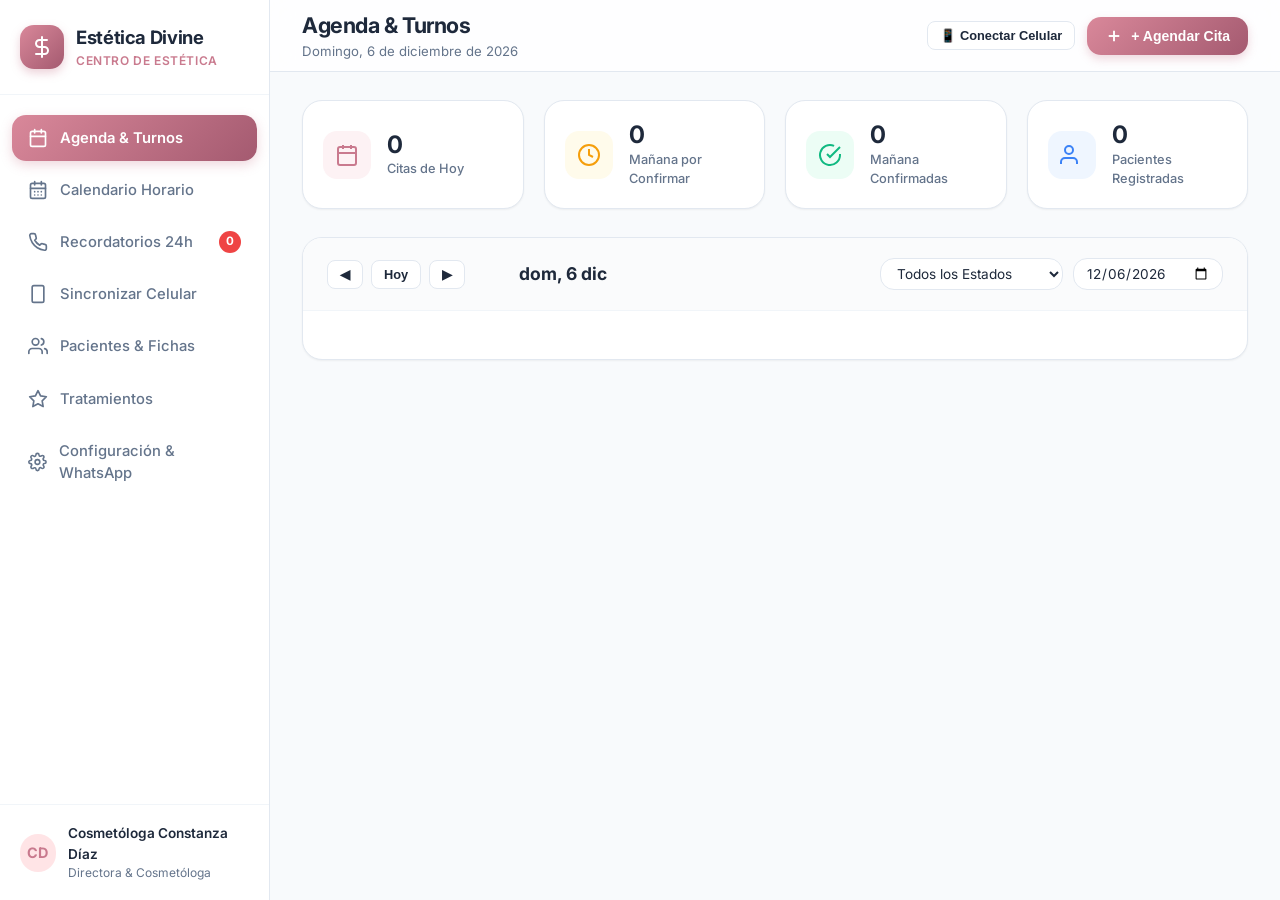
==== commit 5e0275ce: "Add files via upload" ====
--- a/static/index.html
+++ b/static/index.html
@@ -173,33 +173,31 @@
         <!-- TAB: CALENDARIO VISUAL POR HORAS (1H) -->
         <section id="tab-calendar" class="tab-pane" style="display: none;">
           <div class="card">
-            <div class="card-header">
-              <div class="date-navigation">
-                <button class="btn btn-secondary btn-sm" id="btn-prev-week">◀ Semana Anterior</button>
+            <div class="card-header" style="gap: 10px;">
+              <div class="date-navigation" style="width: 100%; justify-content: space-between;">
+                <button class="btn btn-secondary btn-sm" id="btn-prev-week">◀</button>
                 <button class="btn btn-secondary btn-sm" id="btn-current-week">Esta Semana</button>
-                <button class="btn btn-secondary btn-sm" id="btn-next-week">Semana Siguiente ▶</button>
-                <span class="current-date-label" id="calendar-week-display" style="min-width: 260px;">Cargando semana...</span>
-              </div>
-
-              <div style="display: flex; gap: 10px; align-items: center; flex-wrap: wrap;">
-                <input type="date" id="calendar-week-picker" class="form-control" style="padding: 6px 12px; font-size: 0.85rem; width: auto;">
+                <button class="btn btn-secondary btn-sm" id="btn-next-week">▶</button>
+                <span class="current-date-label" id="calendar-week-display" style="min-width: 180px; font-size: 0.95rem;">Cargando semana...</span>
+              </div>
+
+              <!-- Selector de Días Móvil (Pills) -->
+              <div class="mobile-day-pills-container" id="calendar-mobile-day-pills">
+                <!-- Pills de Lunes a Domingo inyectadas por JS -->
+              </div>
+
+              <div class="calendar-top-actions" style="display: flex; gap: 8px; align-items: center; justify-content: space-between; width: 100%; flex-wrap: wrap;">
+                <div class="calendar-view-toggle">
+                  <button class="btn btn-sm btn-view-mode active" id="btn-view-day" onclick="setCalendarMobileView('day')">📱 Vista Día</button>
+                  <button class="btn btn-sm btn-view-mode" id="btn-view-week" onclick="setCalendarMobileView('week')">📅 Vista Semana</button>
+                </div>
                 <button class="btn btn-primary btn-sm" onclick="openAppointmentModal()">+ Nueva Cita</button>
               </div>
             </div>
 
-            <div class="card-body" style="padding: 16px;">
-              <div style="margin-bottom: 12px; display: flex; align-items: center; justify-content: space-between; flex-wrap: wrap; gap: 8px;">
-                <span style="font-size: 0.8rem; color: var(--text-muted);">
-                  💡 <strong>Tip:</strong> Haz clic en cualquier celda horaria libre (ej. 10:00, 14:00) para agendar un turno en esa hora exacta.
-                </span>
-                <div style="display: flex; gap: 12px; font-size: 0.75rem; color: var(--text-muted);">
-                  <span style="display: flex; align-items: center; gap: 4px;"><span style="width: 10px; height: 10px; border-radius: 2px; background: #ffffff; border: 1px solid #cbd5e1; display: inline-block;"></span> Libre</span>
-                  <span style="display: flex; align-items: center; gap: 4px;"><span style="width: 10px; height: 10px; border-radius: 2px; background: var(--primary); display: inline-block;"></span> Ocupada</span>
-                </div>
-              </div>
-
+            <div class="card-body" style="padding: 12px;">
               <div id="weekly-calendar-container" class="calendar-wrapper">
-                <!-- Tabla del Calendario generada dinámicamente por JS -->
+                <!-- Contenido generado dinámicamente por JS (Día o Semana) -->
               </div>
             </div>
           </div>
@@ -336,16 +334,16 @@
         <!-- TAB 4: PACIENTES -->
         <section id="tab-patients" class="tab-pane" style="display: none;">
           <div class="card">
-            <div class="card-header">
-              <div class="card-title">
-                <input type="text" id="input-search-patients" placeholder="🔍 Buscar paciente por nombre o WhatsApp..." class="form-control" style="width: 320px;">
-              </div>
-              <button class="btn btn-primary btn-sm" id="btn-modal-new-patient">
+            <div class="card-header" style="flex-wrap: wrap; gap: 10px;">
+              <div class="card-title" style="flex: 1; min-width: 200px;">
+                <input type="text" id="patient-search" placeholder="🔍 Buscar paciente por nombre o WhatsApp..." class="form-control" style="width: 100%; max-width: 340px;">
+              </div>
+              <button class="btn btn-primary btn-sm" id="btn-new-patient">
                 + Nueva Paciente
               </button>
             </div>
             <div class="card-body" style="padding: 0; overflow-x: auto;">
-              <table style="width: 100%; border-collapse: collapse; text-align: left; min-width: 600px;" id="table-patients">
+              <table style="width: 100%; border-collapse: collapse; text-align: left;" id="table-patients">
                 <thead>
                   <tr style="background: #f8fafc; border-bottom: 1px solid var(--border-color); font-size: 0.8rem; color: var(--text-muted); text-transform: uppercase;">
                     <th style="padding: 14px 20px;">Paciente</th>
@@ -366,11 +364,11 @@
         <!-- TAB 5: TRATAMIENTOS -->
         <section id="tab-services" class="tab-pane" style="display: none;">
           <div class="card">
-            <div class="card-header">
+            <div class="card-header" style="flex-wrap: wrap; gap: 10px;">
               <div class="card-title">
-                <span>Catálogo de Servicios y Tratamientos</span>
-              </div>
-              <button class="btn btn-primary btn-sm" id="btn-modal-new-service">
+                <span>Catálogo de Tratamientos</span>
+              </div>
+              <button class="btn btn-primary btn-sm" id="btn-new-service">
                 + Nuevo Tratamiento
               </button>
             </div>
--- a/static/css/style.css
+++ b/static/css/style.css
@@ -937,51 +937,162 @@
   justify-content: center;
   font-weight: 700;
   font-size: 0.85rem;
-  flex-shrink: 0;
-}
-
-/* Responsive */
+/* Responsive Media Queries */
 @media (max-width: 900px) {
   body {
-    padding-bottom: 74px;
+    padding-bottom: calc(72px + env(safe-area-inset-bottom, 16px));
   }
   .sidebar {
     display: none;
   }
   .mobile-nav-bar {
     display: flex;
+    position: fixed;
+    bottom: 0;
+    left: 0;
+    right: 0;
+    height: calc(60px + env(safe-area-inset-bottom, 12px));
+    padding-bottom: env(safe-area-inset-bottom, 10px);
+    background: rgba(255, 255, 255, 0.95);
+    backdrop-filter: blur(16px);
+    -webkit-backdrop-filter: blur(16px);
+    border-top: 1px solid var(--border-subtle);
+    z-index: 100;
+    justify-content: space-around;
+    align-items: center;
+    box-shadow: 0 -4px 16px rgba(0, 0, 0, 0.04);
+  }
+  .mobile-nav-btn {
+    display: flex;
+    flex-direction: column;
+    align-items: center;
+    justify-content: center;
+    background: transparent;
+    border: none;
+    color: var(--text-muted);
+    font-size: 0.72rem;
+    font-weight: 500;
+    padding: 6px 10px;
+    gap: 3px;
+    cursor: pointer;
+    flex: 1;
+    min-height: 48px;
+  }
+  .mobile-nav-btn svg {
+    width: 22px;
+    height: 22px;
+  }
+  .mobile-nav-btn.active {
+    color: var(--primary);
+    font-weight: 700;
+  }
+  .mobile-nav-btn.active svg {
+    stroke: var(--primary);
+    stroke-width: 2.3;
   }
   .top-header {
-    padding: 0 16px;
-    height: 64px;
+    padding: 10px 14px;
+    height: auto;
+    min-height: 56px;
+    gap: 8px;
+  }
+  .header-title h2 {
+    font-size: 1.15rem;
+  }
+  .header-title p {
+    font-size: 0.75rem;
+  }
+  .header-actions #btn-header-sync {
+    display: none; /* Accessible from bottom bar */
   }
   .content-body {
-    padding: 16px 14px;
+    padding: 12px 10px;
+  }
+  .stats-grid {
+    grid-template-columns: repeat(2, 1fr);
+    gap: 8px;
+    margin-bottom: 16px;
+  }
+  .stat-card {
+    padding: 12px 14px;
+  }
+  .stat-icon {
+    width: 38px;
+    height: 38px;
+  }
+  .stat-info h3 {
+    font-size: 1.25rem;
+  }
+  .stat-info p {
+    font-size: 0.72rem;
   }
   .reminder-card {
     grid-template-columns: 1fr;
+    gap: 14px;
+    padding: 16px;
   }
   .form-row {
     grid-template-columns: 1fr;
     gap: 0;
+  }
+  .form-control, input, select, textarea {
+    font-size: 16px !important; /* Prevents auto-zoom on iOS */
+    padding: 10px 12px;
   }
   .appointment-row {
     flex-direction: column;
     align-items: flex-start;
     gap: 12px;
+    padding: 14px;
   }
   .appt-actions {
     width: 100%;
     justify-content: flex-start;
+    flex-wrap: wrap;
   }
   .modal-container {
-    max-height: 95vh;
+    max-height: 92vh;
     border-radius: var(--radius-lg) var(--radius-lg) 0 0;
     margin-top: auto;
+    padding-bottom: max(16px, env(safe-area-inset-bottom));
   }
   .modal-backdrop {
     align-items: flex-end;
     padding: 0;
+  }
+
+  /* Transformación de Tabla de Pacientes a Tarjetas Móviles */
+  #table-patients thead {
+    display: none;
+  }
+  #patients-table-body {
+    display: flex;
+    flex-direction: column;
+    gap: 10px;
+    padding: 10px;
+  }
+  #patients-table-body tr {
+    display: flex;
+    flex-direction: column;
+    gap: 8px;
+    padding: 14px;
+    background: white;
+    border: 1px solid var(--border-subtle);
+    border-radius: var(--radius-md);
+    box-shadow: var(--shadow-sm);
+  }
+  #patients-table-body td {
+    padding: 0 !important;
+    border: none !important;
+  }
+  #patients-table-body td:last-child {
+    display: flex;
+    gap: 6px;
+    margin-top: 6px;
+    padding-top: 10px !important;
+    border-top: 1px solid var(--border-color) !important;
+    justify-content: flex-end;
+    flex-wrap: wrap;
   }
 }
 
@@ -994,12 +1105,191 @@
   border: 1px solid var(--border-subtle);
   background: white;
   box-shadow: var(--shadow-sm);
-}
-
+  -webkit-overflow-scrolling: touch;
+}
+
+/* Selector de Días Móvil (Pills Horizontales) */
+.mobile-day-pills-container {
+  display: flex;
+  gap: 8px;
+  overflow-x: auto;
+  padding: 4px 2px 8px 2px;
+  width: 100%;
+  -webkit-overflow-scrolling: touch;
+  scrollbar-width: none;
+}
+.mobile-day-pills-container::-webkit-scrollbar {
+  display: none;
+}
+
+.day-pill {
+  flex: 0 0 auto;
+  display: flex;
+  flex-direction: column;
+  align-items: center;
+  justify-content: center;
+  padding: 8px 14px;
+  border-radius: var(--radius-md);
+  background: #f8fafc;
+  border: 1px solid var(--border-subtle);
+  cursor: pointer;
+  transition: all 0.2s ease;
+  min-width: 58px;
+}
+
+.day-pill .pill-day-name {
+  font-size: 0.7rem;
+  font-weight: 600;
+  text-transform: uppercase;
+  color: var(--text-muted);
+}
+
+.day-pill .pill-day-number {
+  font-size: 1.05rem;
+  font-weight: 700;
+  color: var(--text-main);
+  margin-top: 1px;
+}
+
+.day-pill .pill-dot {
+  width: 5px;
+  height: 5px;
+  border-radius: 50%;
+  background: transparent;
+  margin-top: 3px;
+}
+
+.day-pill.has-appts .pill-dot {
+  background: var(--primary);
+}
+
+.day-pill.active {
+  background: var(--primary-gradient);
+  border-color: var(--primary);
+  box-shadow: 0 4px 10px rgba(201, 122, 142, 0.35);
+}
+
+.day-pill.active .pill-day-name,
+.day-pill.active .pill-day-number {
+  color: white;
+}
+
+.day-pill.active .pill-dot {
+  background: white;
+}
+
+/* View Mode Switcher */
+.calendar-view-toggle {
+  display: inline-flex;
+  background: #f1f5f9;
+  padding: 3px;
+  border-radius: var(--radius-sm);
+}
+
+.btn-view-mode {
+  border: none;
+  background: transparent;
+  padding: 5px 10px;
+  font-size: 0.78rem;
+  font-weight: 600;
+  color: var(--text-muted);
+  border-radius: var(--radius-sm);
+  cursor: pointer;
+  transition: all 0.15s;
+}
+
+.btn-view-mode.active {
+  background: white;
+  color: var(--text-main);
+  box-shadow: var(--shadow-sm);
+}
+
+/* Vista Diaria Vertical (Ideal para Móvil) */
+.mobile-day-timeline {
+  display: flex;
+  flex-direction: column;
+  gap: 10px;
+}
+
+.timeline-hour-block {
+  display: grid;
+  grid-template-columns: 68px 1fr;
+  gap: 10px;
+  align-items: stretch;
+}
+
+.timeline-hour-label {
+  display: flex;
+  flex-direction: column;
+  align-items: center;
+  justify-content: center;
+  background: #f8fafc;
+  border-radius: var(--radius-sm);
+  border: 1px solid var(--border-subtle);
+  padding: 8px 4px;
+}
+
+.timeline-hour-label .time-start {
+  font-size: 0.825rem;
+  font-weight: 700;
+  color: var(--text-main);
+}
+
+.timeline-hour-label .time-end {
+  font-size: 0.65rem;
+  color: var(--text-muted);
+}
+
+.timeline-slot-content {
+  display: flex;
+  flex-direction: column;
+  gap: 6px;
+  min-height: 52px;
+}
+
+.timeline-slot-empty {
+  display: flex;
+  align-items: center;
+  justify-content: center;
+  background: #ffffff;
+  border: 1px dashed var(--border-subtle);
+  border-radius: var(--radius-sm);
+  padding: 10px;
+  cursor: pointer;
+  transition: all 0.15s;
+  color: var(--text-muted);
+  font-size: 0.8rem;
+  font-weight: 600;
+  min-height: 52px;
+}
+
+.timeline-slot-empty:hover,
+.timeline-slot-empty:active {
+  background: #fdf2f4;
+  border-color: var(--primary);
+  color: var(--primary);
+}
+
+.timeline-slot-card {
+  background: #ffffff;
+  border-radius: var(--radius-sm);
+  border: 1px solid var(--border-color);
+  border-left: 5px solid var(--primary);
+  padding: 10px 12px;
+  box-shadow: var(--shadow-sm);
+  cursor: pointer;
+  transition: transform 0.15s;
+}
+
+.timeline-slot-card:active {
+  transform: scale(0.98);
+}
+
+/* Tabla Semanal */
 .calendar-grid-table {
   width: 100%;
   border-collapse: collapse;
-  min-width: 880px;
+  min-width: 760px;
   table-layout: fixed;
 }
 
@@ -1012,9 +1302,9 @@
 
 .calendar-grid-table th {
   background: #fafbfc;
-  padding: 12px 8px;
+  padding: 10px 4px;
   text-align: center;
-  font-size: 0.85rem;
+  font-size: 0.8rem;
   font-weight: 700;
   color: var(--text-main);
   position: sticky;
@@ -1023,10 +1313,10 @@
 }
 
 .calendar-grid-table th.time-col-header {
-  width: 75px;
+  width: 65px;
   background: #f1f5f9;
   color: var(--text-muted);
-  font-size: 0.75rem;
+  font-size: 0.72rem;
 }
 
 .calendar-grid-table th.is-today {
@@ -1037,10 +1327,9 @@
 
 .calendar-grid-table th .day-name {
   display: block;
-  font-size: 0.75rem;
+  font-size: 0.7rem;
   text-transform: uppercase;
   color: var(--text-muted);
-  letter-spacing: 0.05em;
 }
 
 .calendar-grid-table th.is-today .day-name {
@@ -1049,18 +1338,18 @@
 }
 
 .calendar-grid-table th .day-number {
-  font-size: 1.1rem;
+  font-size: 1rem;
   font-weight: 700;
 }
 
 .time-cell-label {
   padding: 10px 4px;
   text-align: center;
-  font-size: 0.8rem;
+  font-size: 0.75rem;
   font-weight: 600;
   color: var(--text-muted);
   background: #fafbfc;
-  height: 90px;
+  height: 84px;
   box-sizing: border-box;
   display: flex;
   flex-direction: column;
@@ -1069,10 +1358,10 @@
 }
 
 .time-slot-cell {
-  height: 90px;
+  height: 84px;
   position: relative;
   transition: background 0.15s;
-  padding: 4px;
+  padding: 3px;
   box-sizing: border-box;
 }
 
@@ -1086,44 +1375,35 @@
 }
 
 .time-slot-cell.slot-empty:hover::after {
-  content: '+ Agendar';
+  content: '+';
   position: absolute;
   top: 50%;
   left: 50%;
   transform: translate(-50%, -50%);
-  font-size: 0.75rem;
+  font-size: 1.1rem;
   font-weight: 700;
   color: var(--primary);
-  background: rgba(255, 255, 255, 0.9);
-  padding: 4px 8px;
-  border-radius: var(--radius-sm);
-  box-shadow: var(--shadow-sm);
   pointer-events: none;
 }
 
-.time-slot-cell.is-past {
-  background: #fafafa;
-}
-
-/* Tarjeta de Cita en el Calendario */
+/* Tarjeta de Cita en la Celda Semanal */
 .calendar-event-card {
   background: #ffffff;
   border-radius: var(--radius-sm);
-  padding: 6px 8px;
+  padding: 5px 6px;
   height: 100%;
   display: flex;
   flex-direction: column;
   justify-content: space-between;
-  box-shadow: 0 2px 5px rgba(0, 0, 0, 0.08);
-  border-left: 4px solid var(--primary);
+  box-shadow: 0 1px 3px rgba(0, 0, 0, 0.08);
+  border-left: 3px solid var(--primary);
   cursor: pointer;
-  transition: transform 0.15s, box-shadow 0.15s;
+  transition: transform 0.15s;
   overflow: hidden;
 }
 
 .calendar-event-card:hover {
   transform: scale(1.02);
-  box-shadow: 0 4px 10px rgba(0, 0, 0, 0.12);
   z-index: 5;
 }
 
@@ -1131,18 +1411,17 @@
   display: flex;
   align-items: center;
   justify-content: space-between;
-  gap: 4px;
-  margin-bottom: 2px;
+  gap: 2px;
 }
 
 .calendar-event-time {
-  font-size: 0.725rem;
+  font-size: 0.7rem;
   font-weight: 700;
   color: var(--text-main);
 }
 
 .calendar-event-patient {
-  font-size: 0.775rem;
+  font-size: 0.75rem;
   font-weight: 700;
   color: var(--text-main);
   white-space: nowrap;
@@ -1151,7 +1430,7 @@
 }
 
 .calendar-event-service {
-  font-size: 0.7rem;
+  font-size: 0.675rem;
   color: var(--text-muted);
   white-space: nowrap;
   overflow: hidden;
@@ -1162,7 +1441,6 @@
   display: flex;
   align-items: center;
   justify-content: space-between;
-  margin-top: 2px;
 }
 
 /* Acciones en Tarjetas de Servicios y Pacientes */
@@ -1176,3 +1454,4 @@
   border-top: 1px solid var(--border-color);
 }
 
+
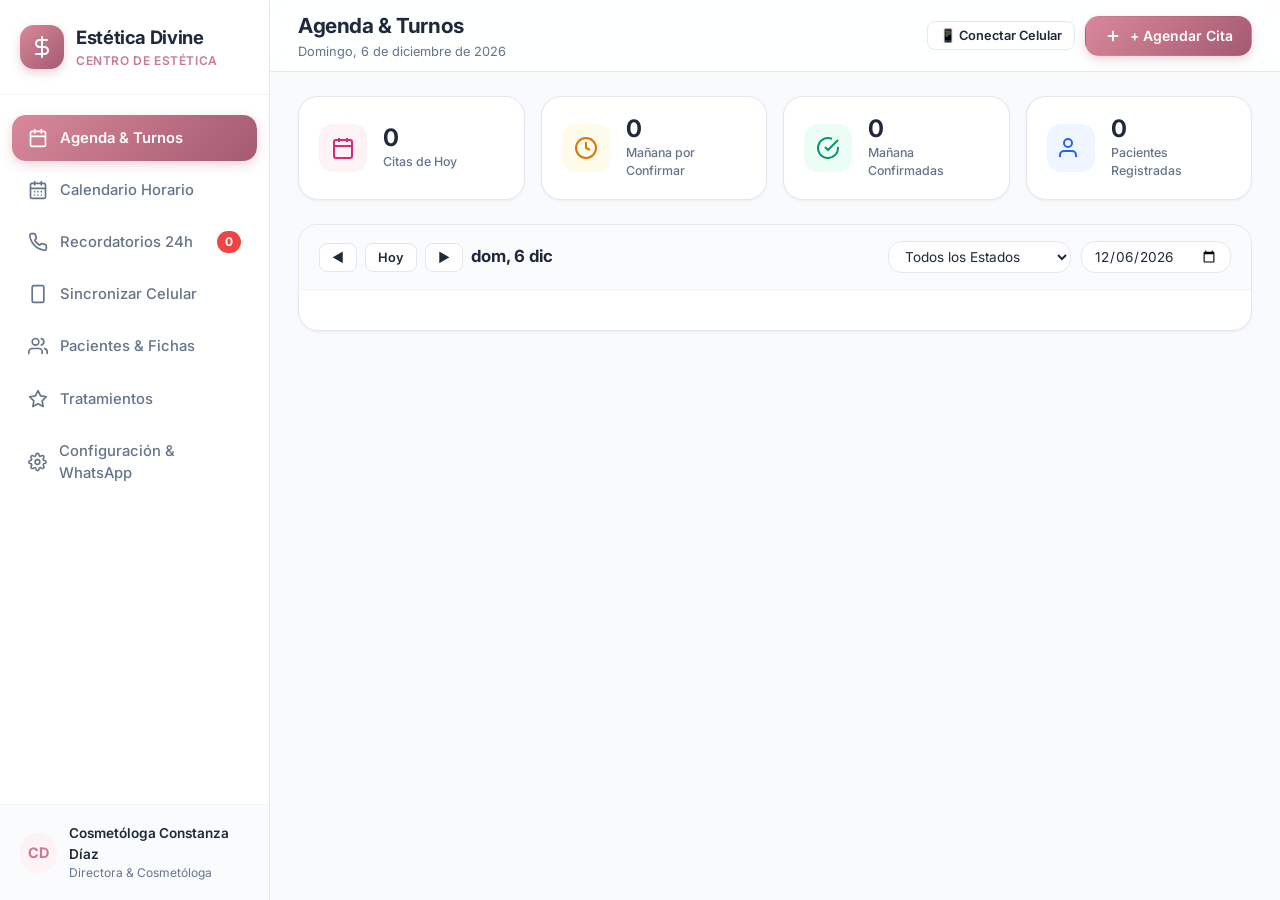
==== commit 8e93fccf: "Add files via upload" ====
--- a/static/index.html
+++ b/static/index.html
@@ -2,7 +2,7 @@
 <html lang="es">
 <head>
   <meta charset="UTF-8">
-  <meta name="viewport" content="width=device-width, initial-scale=1.0, maximum-scale=1.0, user-scalable=no">
+  <meta name="viewport" content="width=device-width, initial-scale=1.0, maximum-scale=1.0, user-scalable=no, viewport-fit=cover">
   <title>Estética Divine - Agenda & Confirmación de Citas</title>
   
   <!-- PWA & Mobile Meta Tags -->
@@ -14,7 +14,7 @@
   <link rel="apple-touch-icon" href="/static/img/icon.svg">
   <link rel="icon" type="image/svg+xml" href="/static/img/icon.svg">
 
-  <link rel="stylesheet" href="/static/css/style.css?v=2.1">
+  <link rel="stylesheet" href="/static/css/style.css?v=3.0">
   <link rel="preconnect" href="https://fonts.googleapis.com">
   <link rel="preconnect" href="https://fonts.gstatic.com" crossorigin>
   <link href="https://fonts.googleapis.com/css2?family=Inter:wght@400;500;600;700&display=swap" rel="stylesheet">
@@ -665,7 +665,7 @@
   <!-- Toast Container -->
   <div class="toast-container" id="toast-container"></div>
 
-  <script src="/static/js/qr.js?v=2.1"></script>
-  <script src="/static/js/app.js?v=2.1"></script>
+  <script src="/static/js/qr.js?v=3.0"></script>
+  <script src="/static/js/app.js?v=3.0"></script>
 </body>
 </html>
--- a/static/css/style.css
+++ b/static/css/style.css
@@ -1,4 +1,4 @@
-/* Estética Divine - Design System & UI Styling */
+/* Estética Divine - Design System & UI Styling (Mobile-First & Desktop Optimized) */
 :root {
   --primary: #c97a8e;
   --primary-hover: #b8697d;
@@ -7,7 +7,7 @@
   --secondary: #6366f1;
   --bg-main: #f8fafc;
   --bg-card: #ffffff;
-  --bg-glass: rgba(255, 255, 255, 0.85);
+  --bg-glass: rgba(255, 255, 255, 0.9);
   --border-color: #f1f5f9;
   --border-subtle: #e2e8f0;
   --text-main: #1e293b;
@@ -25,10 +25,9 @@
   --status-canceled: #ef4444;
   --status-canceled-bg: #fee2e2;
 
-  --shadow-sm: 0 1px 2px 0 rgba(0, 0, 0, 0.05);
+  --shadow-sm: 0 1px 3px rgba(0, 0, 0, 0.05);
   --shadow-md: 0 4px 6px -1px rgba(0, 0, 0, 0.07), 0 2px 4px -2px rgba(0, 0, 0, 0.05);
-  --shadow-lg: 0 10px 15px -3px rgba(0, 0, 0, 0.08), 0 4px 6px -4px rgba(0, 0, 0, 0.04);
-  --shadow-xl: 0 20px 25px -5px rgba(0, 0, 0, 0.1), 0 8px 10px -6px rgba(0, 0, 0, 0.05);
+  --shadow-lg: 0 10px 15px -3px rgba(0, 0, 0, 0.08);
   --radius-sm: 8px;
   --radius-md: 14px;
   --radius-lg: 20px;
@@ -36,13 +35,20 @@
   --font-sans: 'Inter', -apple-system, BlinkMacSystemFont, 'Segoe UI', Roboto, Helvetica, Arial, sans-serif;
 }
 
-* {
+*, *::before, *::after {
   box-sizing: border-box;
   margin: 0;
   padding: 0;
   -webkit-tap-highlight-color: transparent;
 }
 
+html, body {
+  width: 100%;
+  max-width: 100vw;
+  overflow-x: hidden;
+  position: relative;
+}
+
 body {
   font-family: var(--font-sans);
   background-color: var(--bg-main);
@@ -50,16 +56,20 @@
   line-height: 1.5;
   min-height: 100vh;
   -webkit-font-smoothing: antialiased;
-  padding-bottom: 0px;
-}
-
-/* Layout */
+}
+
+/* ====================================================
+   LAYOUT & CONTAINER
+   ==================================================== */
 .app-container {
   display: flex;
   min-height: 100vh;
-}
-
-/* Sidebar */
+  width: 100%;
+  max-width: 100vw;
+  overflow-x: hidden;
+}
+
+/* Sidebar (Escritorio) */
 .sidebar {
   width: 270px;
   background: #ffffff;
@@ -70,7 +80,7 @@
   top: 0;
   height: 100vh;
   z-index: 40;
-  transition: all 0.3s ease;
+  flex-shrink: 0;
 }
 
 .brand {
@@ -128,7 +138,7 @@
   font-weight: 500;
   font-size: 0.925rem;
   cursor: pointer;
-  transition: all 0.2s cubic-bezier(0.4, 0, 0.2, 1);
+  transition: all 0.2s;
   position: relative;
 }
 
@@ -148,15 +158,10 @@
   margin-left: auto;
   background: #ef4444;
   color: white;
-  font-size: 0.725rem;
-  padding: 2px 7px;
+  font-size: 0.75rem;
+  font-weight: 700;
+  padding: 2px 8px;
   border-radius: var(--radius-full);
-  font-weight: 700;
-}
-
-.nav-item.active .badge {
-  background: white;
-  color: var(--primary);
 }
 
 .sidebar-footer {
@@ -165,13 +170,14 @@
   display: flex;
   align-items: center;
   gap: 12px;
+  background: #fafbfc;
 }
 
 .user-avatar {
-  width: 38px;
-  height: 38px;
+  width: 40px;
+  height: 40px;
   border-radius: var(--radius-full);
-  background: #ffe4e6;
+  background: var(--primary-light);
   color: var(--primary);
   display: flex;
   align-items: center;
@@ -191,72 +197,81 @@
   color: var(--text-muted);
 }
 
-/* Main Content */
+/* ====================================================
+   MAIN CONTENT & HEADER
+   ==================================================== */
 .main-content {
   flex: 1;
   display: flex;
   flex-direction: column;
   min-width: 0;
-}
-
-/* Top Header */
+  width: 100%;
+  max-width: 100vw;
+  overflow-x: hidden;
+}
+
 .top-header {
   height: 72px;
-  background: rgba(255, 255, 255, 0.8);
+  background: rgba(255, 255, 255, 0.85);
   backdrop-filter: blur(12px);
+  -webkit-backdrop-filter: blur(12px);
   border-bottom: 1px solid var(--border-subtle);
-  padding: 0 32px;
+  padding: 0 28px;
   display: flex;
   align-items: center;
   justify-content: space-between;
   position: sticky;
   top: 0;
   z-index: 30;
+  width: 100%;
 }
 
 .header-title h2 {
-  font-size: 1.35rem;
+  font-size: 1.3rem;
   font-weight: 700;
   color: var(--text-main);
   letter-spacing: -0.02em;
 }
 
 .header-title p {
-  font-size: 0.825rem;
+  font-size: 0.8rem;
   color: var(--text-muted);
 }
 
 .header-actions {
   display: flex;
   align-items: center;
-  gap: 12px;
-}
-
-/* Content Body */
+  gap: 10px;
+}
+
 .content-body {
-  padding: 28px 32px;
+  padding: 24px 28px;
   flex: 1;
-  max-width: 1440px;
-  width: 100%;
-}
-
-/* Stats Cards */
+  max-width: 1400px;
+  width: 100%;
+  box-sizing: border-box;
+}
+
+/* ====================================================
+   STATS GRID
+   ==================================================== */
 .stats-grid {
   display: grid;
   grid-template-columns: repeat(auto-fit, minmax(220px, 1fr));
-  gap: 20px;
-  margin-bottom: 28px;
+  gap: 16px;
+  margin-bottom: 24px;
+  width: 100%;
 }
 
 .stat-card {
   background: white;
   border-radius: var(--radius-lg);
-  padding: 20px;
+  padding: 18px 20px;
+  display: flex;
+  align-items: center;
+  gap: 16px;
   border: 1px solid var(--border-subtle);
   box-shadow: var(--shadow-sm);
-  display: flex;
-  align-items: center;
-  gap: 16px;
   transition: transform 0.2s, box-shadow 0.2s;
 }
 
@@ -275,10 +290,10 @@
   flex-shrink: 0;
 }
 
-.stat-icon.pink { background: #fdf2f4; color: #c97a8e; }
-.stat-icon.green { background: #ecfdf5; color: #10b981; }
-.stat-icon.amber { background: #fffbeb; color: #f59e0b; }
-.stat-icon.blue { background: #eff6ff; color: #3b82f6; }
+.stat-icon.pink { background: #fdf2f4; color: #db2777; }
+.stat-icon.amber { background: #fffbeb; color: #d97706; }
+.stat-icon.green { background: #ecfdf5; color: #059669; }
+.stat-icon.blue { background: #eff6ff; color: #2563eb; }
 
 .stat-info h3 {
   font-size: 1.5rem;
@@ -288,12 +303,482 @@
 }
 
 .stat-info p {
+  font-size: 0.775rem;
+  color: var(--text-muted);
+  font-weight: 500;
+}
+
+/* ====================================================
+   CARDS & COMPONENTS
+   ==================================================== */
+.card {
+  background: var(--bg-card);
+  border: 1px solid var(--border-subtle);
+  border-radius: var(--radius-lg);
+  box-shadow: var(--shadow-sm);
+  overflow: hidden;
+  margin-bottom: 24px;
+  width: 100%;
+}
+
+.card-header {
+  padding: 16px 20px;
+  border-bottom: 1px solid var(--border-color);
+  display: flex;
+  align-items: center;
+  justify-content: space-between;
+  background: #fafbfc;
+  flex-wrap: wrap;
+  gap: 12px;
+}
+
+.card-title {
+  font-size: 1.05rem;
+  font-weight: 700;
+  color: var(--text-main);
+  display: flex;
+  align-items: center;
+  gap: 8px;
+}
+
+.card-body {
+  padding: 20px;
+  width: 100%;
+  box-sizing: border-box;
+}
+
+/* ====================================================
+   AGENDA & LISTA DE CITAS
+   ==================================================== */
+.date-navigation {
+  display: flex;
+  align-items: center;
+  gap: 8px;
+  flex-wrap: wrap;
+}
+
+.current-date-label {
+  font-size: 1.05rem;
+  font-weight: 700;
+  color: var(--text-main);
+  text-align: center;
+}
+
+.timeline-view {
+  display: flex;
+  flex-direction: column;
+  gap: 12px;
+  width: 100%;
+}
+
+.appointment-row {
+  background: white;
+  border: 1px solid var(--border-subtle);
+  border-radius: var(--radius-md);
+  padding: 16px 18px;
+  display: flex;
+  align-items: center;
+  justify-content: space-between;
+  gap: 14px;
+  transition: all 0.2s;
+  position: relative;
+  overflow: hidden;
+  width: 100%;
+  border-left: 4px solid var(--primary);
+}
+
+.appointment-row:hover {
+  border-color: #cbd5e1;
+  box-shadow: var(--shadow-md);
+}
+
+.appt-time {
+  display: flex;
+  flex-direction: column;
+  flex-shrink: 0;
+}
+
+.appt-time .time-val {
+  font-size: 1.15rem;
+  font-weight: 700;
+  color: var(--text-main);
+}
+
+.appt-time .duration-val {
+  font-size: 0.75rem;
+  color: var(--text-muted);
+}
+
+.appt-patient h4 {
+  font-size: 0.95rem;
+  font-weight: 700;
+  color: var(--text-main);
+}
+
+.appt-patient p {
   font-size: 0.8rem;
   color: var(--text-muted);
-  font-weight: 500;
-}
-
-/* Buttons */
+  display: flex;
+  align-items: center;
+  gap: 4px;
+}
+
+.appt-service {
+  font-size: 0.85rem;
+}
+
+.appt-actions {
+  display: flex;
+  align-items: center;
+  gap: 8px;
+  flex-shrink: 0;
+}
+
+/* ====================================================
+   CALENDARIO VISUAL POR HORAS (1H)
+   ==================================================== */
+.calendar-wrapper {
+  overflow-x: auto;
+  border-radius: var(--radius-lg);
+  border: 1px solid var(--border-subtle);
+  background: white;
+  box-shadow: var(--shadow-sm);
+  width: 100%;
+  -webkit-overflow-scrolling: touch;
+}
+
+/* Selector de Días Móvil (Day Pills) */
+.mobile-day-pills-container {
+  display: flex;
+  gap: 8px;
+  overflow-x: auto;
+  padding: 4px 2px 8px 2px;
+  width: 100%;
+  -webkit-overflow-scrolling: touch;
+  scrollbar-width: none;
+}
+.mobile-day-pills-container::-webkit-scrollbar {
+  display: none;
+}
+
+.day-pill {
+  flex: 0 0 auto;
+  display: flex;
+  flex-direction: column;
+  align-items: center;
+  justify-content: center;
+  padding: 8px 14px;
+  border-radius: var(--radius-md);
+  background: #f8fafc;
+  border: 1px solid var(--border-subtle);
+  cursor: pointer;
+  transition: all 0.2s ease;
+  min-width: 58px;
+}
+
+.day-pill .pill-day-name {
+  font-size: 0.7rem;
+  font-weight: 600;
+  text-transform: uppercase;
+  color: var(--text-muted);
+}
+
+.day-pill .pill-day-number {
+  font-size: 1.05rem;
+  font-weight: 700;
+  color: var(--text-main);
+  margin-top: 1px;
+}
+
+.day-pill .pill-dot {
+  width: 5px;
+  height: 5px;
+  border-radius: 50%;
+  background: transparent;
+  margin-top: 3px;
+}
+
+.day-pill.has-appts .pill-dot {
+  background: var(--primary);
+}
+
+.day-pill.active {
+  background: var(--primary-gradient);
+  border-color: var(--primary);
+  box-shadow: 0 4px 10px rgba(201, 122, 142, 0.35);
+}
+
+.day-pill.active .pill-day-name,
+.day-pill.active .pill-day-number {
+  color: white;
+}
+
+.day-pill.active .pill-dot {
+  background: white;
+}
+
+/* View Mode Switcher */
+.calendar-view-toggle {
+  display: inline-flex;
+  background: #f1f5f9;
+  padding: 3px;
+  border-radius: var(--radius-sm);
+}
+
+.btn-view-mode {
+  border: none;
+  background: transparent;
+  padding: 6px 12px;
+  font-size: 0.8rem;
+  font-weight: 600;
+  color: var(--text-muted);
+  border-radius: var(--radius-sm);
+  cursor: pointer;
+  transition: all 0.15s;
+}
+
+.btn-view-mode.active {
+  background: white;
+  color: var(--text-main);
+  box-shadow: var(--shadow-sm);
+}
+
+/* Vista Diaria Vertical (Móvil First Timeline) */
+.mobile-day-timeline {
+  display: flex;
+  flex-direction: column;
+  gap: 10px;
+  width: 100%;
+}
+
+.timeline-hour-block {
+  display: grid;
+  grid-template-columns: 74px 1fr;
+  gap: 10px;
+  align-items: stretch;
+  width: 100%;
+}
+
+.timeline-hour-label {
+  display: flex;
+  flex-direction: column;
+  align-items: center;
+  justify-content: center;
+  background: #f8fafc;
+  border-radius: var(--radius-sm);
+  border: 1px solid var(--border-subtle);
+  padding: 8px 4px;
+}
+
+.timeline-hour-label .time-start {
+  font-size: 0.85rem;
+  font-weight: 700;
+  color: var(--text-main);
+}
+
+.timeline-hour-label .time-end {
+  font-size: 0.68rem;
+  color: var(--text-muted);
+}
+
+.timeline-slot-content {
+  display: flex;
+  flex-direction: column;
+  gap: 6px;
+  min-height: 54px;
+}
+
+.timeline-slot-empty {
+  display: flex;
+  align-items: center;
+  justify-content: center;
+  background: #ffffff;
+  border: 1px dashed var(--border-subtle);
+  border-radius: var(--radius-sm);
+  padding: 12px;
+  cursor: pointer;
+  transition: all 0.15s;
+  color: var(--text-muted);
+  font-size: 0.825rem;
+  font-weight: 600;
+  min-height: 54px;
+  width: 100%;
+}
+
+.timeline-slot-empty:hover,
+.timeline-slot-empty:active {
+  background: #fdf2f4;
+  border-color: var(--primary);
+  color: var(--primary);
+}
+
+.timeline-slot-card {
+  background: #ffffff;
+  border-radius: var(--radius-sm);
+  border: 1px solid var(--border-color);
+  border-left: 5px solid var(--primary);
+  padding: 10px 14px;
+  box-shadow: var(--shadow-sm);
+  cursor: pointer;
+  transition: transform 0.15s;
+  width: 100%;
+}
+
+.timeline-slot-card:active {
+  transform: scale(0.98);
+}
+
+/* Tabla Semanal Desktop */
+.calendar-grid-table {
+  width: 100%;
+  border-collapse: collapse;
+  min-width: 760px;
+  table-layout: fixed;
+}
+
+.calendar-grid-table th,
+.calendar-grid-table td {
+  border: 1px solid var(--border-color);
+  padding: 0;
+  vertical-align: top;
+}
+
+.calendar-grid-table th {
+  background: #fafbfc;
+  padding: 10px 4px;
+  text-align: center;
+  font-size: 0.8rem;
+  font-weight: 700;
+  color: var(--text-main);
+  position: sticky;
+  top: 0;
+  z-index: 10;
+}
+
+.calendar-grid-table th.time-col-header {
+  width: 65px;
+  background: #f1f5f9;
+  color: var(--text-muted);
+  font-size: 0.72rem;
+}
+
+.calendar-grid-table th.is-today {
+  background: #fdf2f4;
+  color: var(--primary);
+  border-bottom: 3px solid var(--primary);
+}
+
+.calendar-grid-table th .day-name {
+  display: block;
+  font-size: 0.7rem;
+  text-transform: uppercase;
+  color: var(--text-muted);
+}
+
+.calendar-grid-table th.is-today .day-name {
+  color: var(--primary);
+  font-weight: 700;
+}
+
+.calendar-grid-table th .day-number {
+  font-size: 1rem;
+  font-weight: 700;
+}
+
+.time-cell-label {
+  padding: 10px 4px;
+  text-align: center;
+  font-size: 0.75rem;
+  font-weight: 600;
+  color: var(--text-muted);
+  background: #fafbfc;
+  height: 84px;
+  display: flex;
+  align-items: center;
+  justify-content: center;
+}
+
+.time-slot-cell {
+  height: 84px;
+  position: relative;
+  transition: background 0.15s;
+  padding: 3px;
+}
+
+.time-slot-cell.slot-empty {
+  cursor: pointer;
+  background: #ffffff;
+}
+
+.time-slot-cell.slot-empty:hover {
+  background: #fdf2f4;
+}
+
+.time-slot-cell.slot-empty:hover::after {
+  content: '+';
+  position: absolute;
+  top: 50%;
+  left: 50%;
+  transform: translate(-50%, -50%);
+  font-size: 1.1rem;
+  font-weight: 700;
+  color: var(--primary);
+  pointer-events: none;
+}
+
+.calendar-event-card {
+  background: #ffffff;
+  border-radius: var(--radius-sm);
+  padding: 5px 6px;
+  height: 100%;
+  display: flex;
+  flex-direction: column;
+  justify-content: space-between;
+  box-shadow: 0 1px 3px rgba(0, 0, 0, 0.08);
+  border-left: 3px solid var(--primary);
+  cursor: pointer;
+  transition: transform 0.15s;
+  overflow: hidden;
+}
+
+.calendar-event-card:hover {
+  transform: scale(1.02);
+  z-index: 5;
+}
+
+.calendar-event-header {
+  display: flex;
+  align-items: center;
+  justify-content: space-between;
+  gap: 2px;
+}
+
+.calendar-event-time {
+  font-size: 0.7rem;
+  font-weight: 700;
+  color: var(--text-main);
+}
+
+.calendar-event-patient {
+  font-size: 0.75rem;
+  font-weight: 700;
+  color: var(--text-main);
+  white-space: nowrap;
+  overflow: hidden;
+  text-overflow: ellipsis;
+}
+
+.calendar-event-service {
+  font-size: 0.675rem;
+  color: var(--text-muted);
+  white-space: nowrap;
+  overflow: hidden;
+  text-overflow: ellipsis;
+}
+
+/* ====================================================
+   BUTTONS & BADGES
+   ==================================================== */
 .btn {
   display: inline-flex;
   align-items: center;
@@ -301,12 +786,13 @@
   gap: 8px;
   padding: 10px 18px;
   border-radius: var(--radius-md);
+  font-weight: 600;
   font-size: 0.875rem;
-  font-weight: 600;
-  border: none;
   cursor: pointer;
-  transition: all 0.2s cubic-bezier(0.4, 0, 0.2, 1);
+  transition: all 0.2s;
+  border: 1px solid transparent;
   text-decoration: none;
+  font-family: inherit;
 }
 
 .btn-primary {
@@ -316,30 +802,39 @@
 }
 
 .btn-primary:hover {
-  box-shadow: 0 6px 14px rgba(201, 122, 142, 0.45);
+  opacity: 0.95;
   transform: translateY(-1px);
 }
 
 .btn-secondary {
   background: white;
-  border: 1px solid var(--border-subtle);
+  border-color: var(--border-subtle);
   color: var(--text-main);
 }
 
 .btn-secondary:hover {
-  background: var(--bg-main);
+  background: #f8fafc;
   border-color: #cbd5e1;
 }
 
 .btn-whatsapp {
-  background: #25D366;
+  background: #25d366;
   color: white;
-  box-shadow: 0 4px 10px rgba(37, 211, 102, 0.3);
+  font-weight: 700;
 }
 
 .btn-whatsapp:hover {
-  background: #20bd5a;
-  transform: translateY(-1px);
+  background: #20ba5a;
+}
+
+.btn-danger {
+  background: #fee2e2;
+  color: #dc2626;
+  border-color: #fca5a5;
+}
+
+.btn-danger:hover {
+  background: #fecaca;
 }
 
 .btn-sm {
@@ -348,363 +843,56 @@
   border-radius: var(--radius-sm);
 }
 
-.btn-danger {
-  background: #fee2e2;
-  color: #ef4444;
-}
-
-.btn-danger:hover {
-  background: #fecaca;
-}
-
-/* Status Badges */
 .status-badge {
   display: inline-flex;
   align-items: center;
   gap: 6px;
   padding: 4px 10px;
   border-radius: var(--radius-full);
-  font-size: 0.75rem;
+  font-size: 0.775rem;
   font-weight: 600;
-  text-transform: capitalize;
-}
-
-.status-badge.status-Pendiente { background: var(--status-pending-bg); color: var(--status-pending); }
-.status-badge.status-Recordatorio.Enviado { background: var(--status-sent-bg); color: var(--status-sent); }
-.status-badge.status-Confirmada { background: var(--status-confirmed-bg); color: var(--status-confirmed); }
-.status-badge.status-Completada { background: var(--status-completed-bg); color: var(--status-completed); }
-.status-badge.status-Cancelada { background: var(--status-canceled-bg); color: var(--status-canceled); }
+}
 
 .status-dot {
-  width: 7px;
-  height: 7px;
+  width: 6px;
+  height: 6px;
   border-radius: 50%;
-  background: currentColor;
-}
-
-/* Cards & Tables */
-.card {
-  background: white;
-  border-radius: var(--radius-lg);
-  border: 1px solid var(--border-subtle);
-  box-shadow: var(--shadow-sm);
-  overflow: hidden;
-}
-
-.card-header {
-  padding: 20px 24px;
-  border-bottom: 1px solid var(--border-color);
-  display: flex;
-  align-items: center;
-  justify-content: space-between;
-  background: #fafbfc;
-  flex-wrap: wrap;
-  gap: 12px;
-}
-
-.card-title {
-  font-size: 1.05rem;
-  font-weight: 700;
-  color: var(--text-main);
-  display: flex;
-  align-items: center;
-  gap: 8px;
-}
-
-.card-body {
-  padding: 24px;
-}
-
-/* Agenda / Calendar Grid */
-.calendar-controls {
-  display: flex;
-  align-items: center;
-  justify-content: space-between;
-  margin-bottom: 20px;
-  flex-wrap: wrap;
-  gap: 12px;
-}
-
-.date-navigation {
-  display: flex;
-  align-items: center;
-  gap: 8px;
-  flex-wrap: wrap;
-}
-
-.current-date-label {
-  font-size: 1.1rem;
-  font-weight: 700;
-  color: var(--text-main);
-  min-width: 180px;
-  text-align: center;
-}
-
-.timeline-view {
-  display: flex;
-  flex-direction: column;
-  gap: 12px;
-}
-
-.appointment-row {
-  background: white;
-  border: 1px solid var(--border-subtle);
-  border-radius: var(--radius-md);
-  padding: 16px 20px;
-  display: flex;
-  align-items: center;
-  justify-content: space-between;
-  gap: 16px;
-  transition: all 0.2s;
-  position: relative;
-  overflow: hidden;
-}
-
-.appointment-row::before {
-  content: '';
-  position: absolute;
-  left: 0;
-  top: 0;
-  bottom: 0;
-  width: 4px;
-  background: var(--primary);
-}
-
-.appointment-row:hover {
-  border-color: #cbd5e1;
-  box-shadow: var(--shadow-md);
-}
-
-.appt-time {
-  display: flex;
-  flex-direction: column;
-  align-items: center;
-  justify-content: center;
-  background: #f8fafc;
-  padding: 8px 12px;
-  border-radius: var(--radius-sm);
-  border: 1px solid var(--border-color);
-  min-width: 85px;
-}
-
-.appt-time .time-val {
-  font-size: 1rem;
-  font-weight: 700;
-  color: var(--text-main);
-}
-
-.appt-time .duration-val {
-  font-size: 0.725rem;
-  color: var(--text-muted);
-}
-
-.appt-patient {
-  flex: 1.2;
-}
-
-.appt-patient h4 {
-  font-size: 0.95rem;
-  font-weight: 700;
-  color: var(--text-main);
-}
-
-.appt-patient p {
-  font-size: 0.8rem;
-  color: var(--text-muted);
-  display: flex;
-  align-items: center;
-  gap: 6px;
-}
-
-.appt-service {
-  flex: 1.5;
-}
-
-.appt-service .service-tag {
+}
+
+.status-Pendiente { background: var(--status-pending-bg); color: #b45309; }
+.status-Pendiente .status-dot { background: var(--status-pending); }
+.status-Recordatorio\.Enviado { background: var(--status-sent-bg); color: #1d4ed8; }
+.status-Recordatorio\.Enviado .status-dot { background: var(--status-sent); }
+.status-Confirmada { background: var(--status-confirmed-bg); color: #047857; }
+.status-Confirmada .status-dot { background: var(--status-confirmed); }
+.status-Completada { background: var(--status-completed-bg); color: #6d28d9; }
+.status-Completada .status-dot { background: var(--status-completed); }
+.status-Cancelada { background: var(--status-canceled-bg); color: #b91c1c; }
+.status-Cancelada .status-dot { background: var(--status-canceled); }
+
+.service-tag {
   display: inline-block;
   padding: 3px 8px;
   border-radius: var(--radius-sm);
-  font-size: 0.775rem;
-  font-weight: 600;
-  margin-bottom: 3px;
-}
-
-.appt-service p {
-  font-size: 0.775rem;
-  color: var(--text-muted);
-}
-
-.appt-actions {
-  display: flex;
-  align-items: center;
+  font-size: 0.725rem;
+  font-weight: 700;
+}
+
+.card-actions-bar {
+  display: flex;
+  align-items: center;
+  justify-content: flex-end;
   gap: 8px;
-  flex-wrap: wrap;
-}
-
-/* WhatsApp Reminder Card Module */
-.reminder-card {
-  background: #ffffff;
-  border-radius: var(--radius-lg);
-  border: 1px solid var(--border-subtle);
-  padding: 20px;
+  margin-top: 14px;
+  padding-top: 10px;
+  border-top: 1px solid var(--border-color);
+}
+
+/* ====================================================
+   FORMS & MODALS
+   ==================================================== */
+.form-group {
   margin-bottom: 16px;
-  box-shadow: var(--shadow-sm);
-  display: grid;
-  grid-template-columns: 1fr 340px;
-  gap: 24px;
-  position: relative;
-  transition: all 0.2s;
-}
-
-.reminder-card.confirmed-card {
-  border-left: 5px solid var(--status-confirmed);
-}
-
-.reminder-card.pending-card {
-  border-left: 5px solid var(--status-pending);
-}
-
-.reminder-card:hover {
-  box-shadow: var(--shadow-md);
-}
-
-.reminder-details h4 {
-  font-size: 1.1rem;
-  font-weight: 700;
-  color: var(--text-main);
-  margin-bottom: 4px;
-}
-
-.reminder-details .meta {
-  display: flex;
-  flex-wrap: wrap;
-  gap: 16px;
-  margin: 8px 0 14px 0;
-  font-size: 0.85rem;
-  color: var(--text-muted);
-}
-
-.meta-item {
-  display: flex;
-  align-items: center;
-  gap: 5px;
-}
-
-.message-preview-box {
-  background: #fdfaf7;
-  border: 1px dashed #e2d9d2;
-  border-radius: var(--radius-md);
-  padding: 12px 14px;
-  font-size: 0.825rem;
-  color: #4a5568;
-  white-space: pre-wrap;
-  font-family: inherit;
-  max-height: 180px;
-  overflow-y: auto;
-  position: relative;
-}
-
-.reminder-action-panel {
-  display: flex;
-  flex-direction: column;
-  justify-content: space-between;
-  background: #fafbfc;
-  padding: 16px;
-  border-radius: var(--radius-md);
-  border: 1px solid var(--border-color);
-}
-
-/* Modals */
-.modal-backdrop {
-  position: fixed;
-  inset: 0;
-  background: rgba(15, 23, 42, 0.5);
-  backdrop-filter: blur(4px);
-  display: flex;
-  align-items: center;
-  justify-content: center;
-  z-index: 100;
-  opacity: 0;
-  visibility: hidden;
-  transition: all 0.25s ease;
-  padding: 20px;
-}
-
-.modal-backdrop.active {
-  opacity: 1;
-  visibility: visible;
-}
-
-.modal-container {
-  background: white;
-  border-radius: var(--radius-lg);
-  width: 100%;
-  max-width: 580px;
-  box-shadow: var(--shadow-xl);
-  transform: scale(0.95) translateY(10px);
-  transition: all 0.25s cubic-bezier(0.16, 1, 0.3, 1);
-  max-height: 90vh;
-  display: flex;
-  flex-direction: column;
-}
-
-.modal-backdrop.active .modal-container {
-  transform: scale(1) translateY(0);
-}
-
-.modal-header {
-  padding: 20px 24px;
-  border-bottom: 1px solid var(--border-color);
-  display: flex;
-  align-items: center;
-  justify-content: space-between;
-}
-
-.modal-header h3 {
-  font-size: 1.15rem;
-  font-weight: 700;
-  color: var(--text-main);
-}
-
-.modal-close {
-  background: none;
-  border: none;
-  cursor: pointer;
-  color: var(--text-muted);
-  padding: 6px;
-  border-radius: var(--radius-sm);
-  display: flex;
-}
-
-.modal-close:hover {
-  background: var(--bg-main);
-  color: var(--text-main);
-}
-
-.modal-body {
-  padding: 24px;
-  overflow-y: auto;
-}
-
-.modal-footer {
-  padding: 16px 24px;
-  border-top: 1px solid var(--border-color);
-  display: flex;
-  align-items: center;
-  justify-content: flex-end;
-  gap: 12px;
-  background: #fafbfc;
-}
-
-/* Forms */
-.form-group {
-  margin-bottom: 18px;
-}
-
-.form-row {
-  display: grid;
-  grid-template-columns: 1fr 1fr;
-  gap: 16px;
 }
 
 .form-label {
@@ -718,167 +906,106 @@
 .form-control {
   width: 100%;
   padding: 10px 14px;
+  border: 1px solid var(--border-subtle);
   border-radius: var(--radius-md);
-  border: 1px solid var(--border-subtle);
   font-size: 0.9rem;
   font-family: inherit;
-  color: var(--text-main);
+  transition: all 0.2s;
   background: white;
-  transition: all 0.2s;
+  color: var(--text-main);
 }
 
 .form-control:focus {
   outline: none;
   border-color: var(--primary);
-  box-shadow: 0 0 0 3px rgba(201, 122, 142, 0.15);
-}
-
-textarea.form-control {
-  resize: vertical;
-  min-height: 80px;
-}
-
-/* Mobile Bottom Navigation Bar */
-.mobile-nav-bar {
-  display: none;
+  box-shadow: 0 0 0 3px rgba(201, 122, 142, 0.2);
+}
+
+.form-row {
+  display: grid;
+  grid-template-columns: 1fr 1fr;
+  gap: 14px;
+}
+
+/* Modal */
+.modal-backdrop {
   position: fixed;
-  bottom: 0;
+  top: 0;
   left: 0;
   right: 0;
-  height: 64px;
-  background: rgba(255, 255, 255, 0.94);
-  backdrop-filter: blur(16px);
-  border-top: 1px solid var(--border-subtle);
-  z-index: 90;
-  box-shadow: 0 -4px 16px rgba(0, 0, 0, 0.05);
-  justify-content: space-around;
-  align-items: center;
-  padding: 0 8px;
-}
-
-.mobile-nav-btn {
+  bottom: 0;
+  background: rgba(15, 23, 42, 0.6);
+  backdrop-filter: blur(4px);
+  display: none;
+  align-items: center;
+  justify-content: center;
+  z-index: 150;
+  padding: 16px;
+}
+
+.modal-backdrop.active {
+  display: flex;
+}
+
+.modal-container {
+  background: white;
+  border-radius: var(--radius-lg);
+  max-width: 560px;
+  width: 100%;
+  box-shadow: var(--shadow-xl);
+  overflow: hidden;
+  max-height: 90vh;
   display: flex;
   flex-direction: column;
-  align-items: center;
-  justify-content: center;
-  gap: 3px;
+  animation: modalScale 0.2s ease-out;
+}
+
+@keyframes modalScale {
+  from { opacity: 0; transform: scale(0.96); }
+  to { opacity: 1; transform: scale(1); }
+}
+
+.modal-header {
+  padding: 18px 22px;
+  border-bottom: 1px solid var(--border-color);
+  display: flex;
+  align-items: center;
+  justify-content: space-between;
+  background: #fafbfc;
+}
+
+.modal-header h3 {
+  font-size: 1.1rem;
+  font-weight: 700;
+}
+
+.modal-close {
   background: none;
   border: none;
-  color: var(--text-muted);
-  font-size: 0.675rem;
-  font-weight: 600;
+  font-size: 1.25rem;
   cursor: pointer;
-  padding: 6px 10px;
-  border-radius: var(--radius-sm);
-  position: relative;
-  transition: color 0.2s;
-}
-
-.mobile-nav-btn.active {
-  color: var(--primary);
-}
-
-.mobile-nav-btn svg {
-  width: 22px;
-  height: 22px;
-}
-
-.mobile-fab-center {
-  width: 48px;
-  height: 48px;
+  color: var(--text-muted);
+  width: 32px;
+  height: 32px;
   border-radius: 50%;
-  background: var(--primary-gradient);
-  color: white;
   display: flex;
   align-items: center;
   justify-content: center;
-  box-shadow: 0 6px 16px rgba(201, 122, 142, 0.45);
-  margin-top: -18px;
-  border: 3px solid white;
-  cursor: pointer;
-  transition: transform 0.2s;
-}
-
-.mobile-fab-center:active {
-  transform: scale(0.92);
-}
-
-/* Patient Portal (Confirm Page) */
-.patient-portal-body {
-  background: radial-gradient(circle at top, #fdf2f4 0%, #f8fafc 100%);
-  min-height: 100vh;
-  display: flex;
-  align-items: center;
-  justify-content: center;
-  padding: 20px;
-}
-
-.patient-card {
-  background: white;
-  border-radius: 24px;
-  box-shadow: 0 20px 40px -10px rgba(201, 122, 142, 0.15), 0 1px 3px rgba(0, 0, 0, 0.05);
-  max-width: 460px;
-  width: 100%;
-  overflow: hidden;
-  border: 1px solid rgba(226, 232, 240, 0.8);
-}
-
-.patient-header {
-  background: var(--primary-gradient);
-  padding: 32px 24px;
-  text-align: center;
-  color: white;
-}
-
-.patient-header .avatar-circle {
-  width: 64px;
-  height: 64px;
-  background: rgba(255, 255, 255, 0.2);
-  backdrop-filter: blur(10px);
-  border-radius: 50%;
-  display: flex;
-  align-items: center;
-  justify-content: center;
-  margin: 0 auto 12px auto;
-}
-
-.patient-body {
-  padding: 28px 24px;
-}
-
-.info-badge-list {
-  display: flex;
-  flex-direction: column;
-  gap: 14px;
-  margin-bottom: 24px;
-}
-
-.info-item {
-  display: flex;
-  align-items: flex-start;
-  gap: 12px;
-  background: #f8fafc;
-  padding: 12px 16px;
-  border-radius: var(--radius-md);
-  border: 1px solid var(--border-color);
-}
-
-.info-item .info-icon {
-  color: var(--primary);
-  margin-top: 2px;
-}
-
-.info-item .info-text h5 {
-  font-size: 0.75rem;
-  color: var(--text-muted);
-  text-transform: uppercase;
-  letter-spacing: 0.05em;
-}
-
-.info-item .info-text p {
-  font-size: 0.925rem;
-  font-weight: 600;
-  color: var(--text-main);
+}
+
+.modal-body {
+  padding: 22px;
+  overflow-y: auto;
+  flex: 1;
+}
+
+.modal-footer {
+  padding: 16px 22px;
+  border-top: 1px solid var(--border-color);
+  display: flex;
+  justify-content: flex-end;
+  gap: 10px;
+  background: #fafbfc;
 }
 
 /* Toast Notifications */
@@ -903,19 +1030,13 @@
   display: flex;
   align-items: center;
   gap: 10px;
-  transform: translateY(20px);
-  opacity: 0;
   animation: slideUp 0.3s forwards;
 }
 
 @keyframes slideUp {
-  to {
-    transform: translateY(0);
-    opacity: 1;
-  }
-}
-
-/* Sync Step Cards */
+  to { transform: translateY(0); opacity: 1; }
+}
+
 .sync-guide-card {
   background: #f8fafc;
   border: 1px solid var(--border-subtle);
@@ -937,23 +1058,39 @@
   justify-content: center;
   font-weight: 700;
   font-size: 0.85rem;
-/* Responsive Media Queries */
+  flex-shrink: 0;
+}
+
+.mobile-nav-bar {
+  display: none;
+}
+
+/* ====================================================
+   📱 STRICT MOBILE OPTIMIZATIONS (PANTALLAS CELULAR)
+   ==================================================== */
 @media (max-width: 900px) {
-  body {
-    padding-bottom: calc(72px + env(safe-area-inset-bottom, 16px));
-  }
+  html, body {
+    width: 100vw;
+    max-width: 100vw;
+    overflow-x: hidden;
+    padding-bottom: calc(74px + env(safe-area-inset-bottom, 16px));
+  }
+
   .sidebar {
-    display: none;
-  }
+    display: none !important;
+  }
+
   .mobile-nav-bar {
-    display: flex;
+    display: flex !important;
     position: fixed;
     bottom: 0;
     left: 0;
     right: 0;
-    height: calc(60px + env(safe-area-inset-bottom, 12px));
+    width: 100vw;
+    max-width: 100vw;
+    height: calc(62px + env(safe-area-inset-bottom, 10px));
     padding-bottom: env(safe-area-inset-bottom, 10px);
-    background: rgba(255, 255, 255, 0.95);
+    background: rgba(255, 255, 255, 0.96);
     backdrop-filter: blur(16px);
     -webkit-backdrop-filter: blur(16px);
     border-top: 1px solid var(--border-subtle);
@@ -962,6 +1099,7 @@
     align-items: center;
     box-shadow: 0 -4px 16px rgba(0, 0, 0, 0.04);
   }
+
   .mobile-nav-btn {
     display: flex;
     flex-direction: column;
@@ -970,107 +1108,170 @@
     background: transparent;
     border: none;
     color: var(--text-muted);
-    font-size: 0.72rem;
+    font-size: 0.7rem;
     font-weight: 500;
-    padding: 6px 10px;
+    padding: 6px 4px;
     gap: 3px;
     cursor: pointer;
     flex: 1;
     min-height: 48px;
   }
+
   .mobile-nav-btn svg {
     width: 22px;
     height: 22px;
   }
+
   .mobile-nav-btn.active {
     color: var(--primary);
     font-weight: 700;
   }
+
   .mobile-nav-btn.active svg {
     stroke: var(--primary);
     stroke-width: 2.3;
   }
+
+  .mobile-fab-center {
+    width: 48px;
+    height: 48px;
+    border-radius: 50%;
+    background: var(--primary-gradient);
+    color: white;
+    display: flex;
+    align-items: center;
+    justify-content: center;
+    box-shadow: 0 4px 14px rgba(201, 122, 142, 0.45);
+    margin-top: -16px;
+    cursor: pointer;
+    flex-shrink: 0;
+  }
+
   .top-header {
     padding: 10px 14px;
     height: auto;
     min-height: 56px;
     gap: 8px;
   }
+
   .header-title h2 {
-    font-size: 1.15rem;
-  }
+    font-size: 1.1rem;
+  }
+
   .header-title p {
-    font-size: 0.75rem;
-  }
+    font-size: 0.725rem;
+  }
+
   .header-actions #btn-header-sync {
-    display: none; /* Accessible from bottom bar */
-  }
+    display: none;
+  }
+
   .content-body {
     padding: 12px 10px;
-  }
+    width: 100vw;
+    max-width: 100vw;
+    box-sizing: border-box;
+  }
+
   .stats-grid {
-    grid-template-columns: repeat(2, 1fr);
+    grid-template-columns: 1fr 1fr;
     gap: 8px;
+    margin-bottom: 14px;
+  }
+
+  .stat-card {
+    padding: 10px 12px;
+    gap: 10px;
+  }
+
+  .stat-icon {
+    width: 36px;
+    height: 36px;
+  }
+
+  .stat-icon svg {
+    width: 18px;
+    height: 18px;
+  }
+
+  .stat-info h3 {
+    font-size: 1.2rem;
+  }
+
+  .stat-info p {
+    font-size: 0.68rem;
+  }
+
+  .card {
+    border-radius: var(--radius-md);
     margin-bottom: 16px;
   }
-  .stat-card {
+
+  .card-header {
     padding: 12px 14px;
   }
-  .stat-icon {
-    width: 38px;
-    height: 38px;
-  }
-  .stat-info h3 {
-    font-size: 1.25rem;
-  }
-  .stat-info p {
-    font-size: 0.72rem;
-  }
-  .reminder-card {
-    grid-template-columns: 1fr;
-    gap: 14px;
-    padding: 16px;
-  }
+
+  .card-body {
+    padding: 14px 12px;
+  }
+
   .form-row {
     grid-template-columns: 1fr;
     gap: 0;
   }
+
   .form-control, input, select, textarea {
-    font-size: 16px !important; /* Prevents auto-zoom on iOS */
+    font-size: 16px !important;
     padding: 10px 12px;
   }
+
+  /* Tarjetas de Cita en Flujo Vertical */
   .appointment-row {
     flex-direction: column;
-    align-items: flex-start;
-    gap: 12px;
-    padding: 14px;
-  }
+    align-items: stretch;
+    gap: 10px;
+    padding: 14px 14px;
+  }
+
   .appt-actions {
     width: 100%;
     justify-content: flex-start;
     flex-wrap: wrap;
-  }
+    padding-top: 8px;
+    border-top: 1px solid var(--border-color);
+  }
+
+  .reminder-card {
+    grid-template-columns: 1fr;
+    gap: 12px;
+    padding: 14px;
+  }
+
+  /* Modales Bottom Sheets */
   .modal-container {
     max-height: 92vh;
-    border-radius: var(--radius-lg) var(--radius-lg) 0 0;
+    border-radius: 20px 20px 0 0;
     margin-top: auto;
     padding-bottom: max(16px, env(safe-area-inset-bottom));
   }
+
   .modal-backdrop {
     align-items: flex-end;
     padding: 0;
   }
 
-  /* Transformación de Tabla de Pacientes a Tarjetas Móviles */
+  /* Tabla de Pacientes a Tarjetas */
   #table-patients thead {
     display: none;
   }
+
   #patients-table-body {
     display: flex;
     flex-direction: column;
     gap: 10px;
-    padding: 10px;
-  }
+    padding: 8px;
+  }
+
   #patients-table-body tr {
     display: flex;
     flex-direction: column;
@@ -1081,10 +1282,12 @@
     border-radius: var(--radius-md);
     box-shadow: var(--shadow-sm);
   }
+
   #patients-table-body td {
     padding: 0 !important;
     border: none !important;
   }
+
   #patients-table-body td:last-child {
     display: flex;
     gap: 6px;
@@ -1095,363 +1298,3 @@
     flex-wrap: wrap;
   }
 }
-
-/* ====================================================
-   CALENDARIO VISUAL POR HORAS (SALTOS DE 1 HORA)
-   ==================================================== */
-.calendar-wrapper {
-  overflow-x: auto;
-  border-radius: var(--radius-lg);
-  border: 1px solid var(--border-subtle);
-  background: white;
-  box-shadow: var(--shadow-sm);
-  -webkit-overflow-scrolling: touch;
-}
-
-/* Selector de Días Móvil (Pills Horizontales) */
-.mobile-day-pills-container {
-  display: flex;
-  gap: 8px;
-  overflow-x: auto;
-  padding: 4px 2px 8px 2px;
-  width: 100%;
-  -webkit-overflow-scrolling: touch;
-  scrollbar-width: none;
-}
-.mobile-day-pills-container::-webkit-scrollbar {
-  display: none;
-}
-
-.day-pill {
-  flex: 0 0 auto;
-  display: flex;
-  flex-direction: column;
-  align-items: center;
-  justify-content: center;
-  padding: 8px 14px;
-  border-radius: var(--radius-md);
-  background: #f8fafc;
-  border: 1px solid var(--border-subtle);
-  cursor: pointer;
-  transition: all 0.2s ease;
-  min-width: 58px;
-}
-
-.day-pill .pill-day-name {
-  font-size: 0.7rem;
-  font-weight: 600;
-  text-transform: uppercase;
-  color: var(--text-muted);
-}
-
-.day-pill .pill-day-number {
-  font-size: 1.05rem;
-  font-weight: 700;
-  color: var(--text-main);
-  margin-top: 1px;
-}
-
-.day-pill .pill-dot {
-  width: 5px;
-  height: 5px;
-  border-radius: 50%;
-  background: transparent;
-  margin-top: 3px;
-}
-
-.day-pill.has-appts .pill-dot {
-  background: var(--primary);
-}
-
-.day-pill.active {
-  background: var(--primary-gradient);
-  border-color: var(--primary);
-  box-shadow: 0 4px 10px rgba(201, 122, 142, 0.35);
-}
-
-.day-pill.active .pill-day-name,
-.day-pill.active .pill-day-number {
-  color: white;
-}
-
-.day-pill.active .pill-dot {
-  background: white;
-}
-
-/* View Mode Switcher */
-.calendar-view-toggle {
-  display: inline-flex;
-  background: #f1f5f9;
-  padding: 3px;
-  border-radius: var(--radius-sm);
-}
-
-.btn-view-mode {
-  border: none;
-  background: transparent;
-  padding: 5px 10px;
-  font-size: 0.78rem;
-  font-weight: 600;
-  color: var(--text-muted);
-  border-radius: var(--radius-sm);
-  cursor: pointer;
-  transition: all 0.15s;
-}
-
-.btn-view-mode.active {
-  background: white;
-  color: var(--text-main);
-  box-shadow: var(--shadow-sm);
-}
-
-/* Vista Diaria Vertical (Ideal para Móvil) */
-.mobile-day-timeline {
-  display: flex;
-  flex-direction: column;
-  gap: 10px;
-}
-
-.timeline-hour-block {
-  display: grid;
-  grid-template-columns: 68px 1fr;
-  gap: 10px;
-  align-items: stretch;
-}
-
-.timeline-hour-label {
-  display: flex;
-  flex-direction: column;
-  align-items: center;
-  justify-content: center;
-  background: #f8fafc;
-  border-radius: var(--radius-sm);
-  border: 1px solid var(--border-subtle);
-  padding: 8px 4px;
-}
-
-.timeline-hour-label .time-start {
-  font-size: 0.825rem;
-  font-weight: 700;
-  color: var(--text-main);
-}
-
-.timeline-hour-label .time-end {
-  font-size: 0.65rem;
-  color: var(--text-muted);
-}
-
-.timeline-slot-content {
-  display: flex;
-  flex-direction: column;
-  gap: 6px;
-  min-height: 52px;
-}
-
-.timeline-slot-empty {
-  display: flex;
-  align-items: center;
-  justify-content: center;
-  background: #ffffff;
-  border: 1px dashed var(--border-subtle);
-  border-radius: var(--radius-sm);
-  padding: 10px;
-  cursor: pointer;
-  transition: all 0.15s;
-  color: var(--text-muted);
-  font-size: 0.8rem;
-  font-weight: 600;
-  min-height: 52px;
-}
-
-.timeline-slot-empty:hover,
-.timeline-slot-empty:active {
-  background: #fdf2f4;
-  border-color: var(--primary);
-  color: var(--primary);
-}
-
-.timeline-slot-card {
-  background: #ffffff;
-  border-radius: var(--radius-sm);
-  border: 1px solid var(--border-color);
-  border-left: 5px solid var(--primary);
-  padding: 10px 12px;
-  box-shadow: var(--shadow-sm);
-  cursor: pointer;
-  transition: transform 0.15s;
-}
-
-.timeline-slot-card:active {
-  transform: scale(0.98);
-}
-
-/* Tabla Semanal */
-.calendar-grid-table {
-  width: 100%;
-  border-collapse: collapse;
-  min-width: 760px;
-  table-layout: fixed;
-}
-
-.calendar-grid-table th,
-.calendar-grid-table td {
-  border: 1px solid var(--border-color);
-  padding: 0;
-  vertical-align: top;
-}
-
-.calendar-grid-table th {
-  background: #fafbfc;
-  padding: 10px 4px;
-  text-align: center;
-  font-size: 0.8rem;
-  font-weight: 700;
-  color: var(--text-main);
-  position: sticky;
-  top: 0;
-  z-index: 10;
-}
-
-.calendar-grid-table th.time-col-header {
-  width: 65px;
-  background: #f1f5f9;
-  color: var(--text-muted);
-  font-size: 0.72rem;
-}
-
-.calendar-grid-table th.is-today {
-  background: #fdf2f4;
-  color: var(--primary);
-  border-bottom: 3px solid var(--primary);
-}
-
-.calendar-grid-table th .day-name {
-  display: block;
-  font-size: 0.7rem;
-  text-transform: uppercase;
-  color: var(--text-muted);
-}
-
-.calendar-grid-table th.is-today .day-name {
-  color: var(--primary);
-  font-weight: 700;
-}
-
-.calendar-grid-table th .day-number {
-  font-size: 1rem;
-  font-weight: 700;
-}
-
-.time-cell-label {
-  padding: 10px 4px;
-  text-align: center;
-  font-size: 0.75rem;
-  font-weight: 600;
-  color: var(--text-muted);
-  background: #fafbfc;
-  height: 84px;
-  box-sizing: border-box;
-  display: flex;
-  flex-direction: column;
-  align-items: center;
-  justify-content: flex-start;
-}
-
-.time-slot-cell {
-  height: 84px;
-  position: relative;
-  transition: background 0.15s;
-  padding: 3px;
-  box-sizing: border-box;
-}
-
-.time-slot-cell.slot-empty {
-  cursor: pointer;
-  background: #ffffff;
-}
-
-.time-slot-cell.slot-empty:hover {
-  background: #fdf2f4;
-}
-
-.time-slot-cell.slot-empty:hover::after {
-  content: '+';
-  position: absolute;
-  top: 50%;
-  left: 50%;
-  transform: translate(-50%, -50%);
-  font-size: 1.1rem;
-  font-weight: 700;
-  color: var(--primary);
-  pointer-events: none;
-}
-
-/* Tarjeta de Cita en la Celda Semanal */
-.calendar-event-card {
-  background: #ffffff;
-  border-radius: var(--radius-sm);
-  padding: 5px 6px;
-  height: 100%;
-  display: flex;
-  flex-direction: column;
-  justify-content: space-between;
-  box-shadow: 0 1px 3px rgba(0, 0, 0, 0.08);
-  border-left: 3px solid var(--primary);
-  cursor: pointer;
-  transition: transform 0.15s;
-  overflow: hidden;
-}
-
-.calendar-event-card:hover {
-  transform: scale(1.02);
-  z-index: 5;
-}
-
-.calendar-event-header {
-  display: flex;
-  align-items: center;
-  justify-content: space-between;
-  gap: 2px;
-}
-
-.calendar-event-time {
-  font-size: 0.7rem;
-  font-weight: 700;
-  color: var(--text-main);
-}
-
-.calendar-event-patient {
-  font-size: 0.75rem;
-  font-weight: 700;
-  color: var(--text-main);
-  white-space: nowrap;
-  overflow: hidden;
-  text-overflow: ellipsis;
-}
-
-.calendar-event-service {
-  font-size: 0.675rem;
-  color: var(--text-muted);
-  white-space: nowrap;
-  overflow: hidden;
-  text-overflow: ellipsis;
-}
-
-.calendar-event-footer {
-  display: flex;
-  align-items: center;
-  justify-content: space-between;
-}
-
-/* Acciones en Tarjetas de Servicios y Pacientes */
-.card-actions-bar {
-  display: flex;
-  align-items: center;
-  justify-content: flex-end;
-  gap: 6px;
-  margin-top: 12px;
-  padding-top: 10px;
-  border-top: 1px solid var(--border-color);
-}
-
-
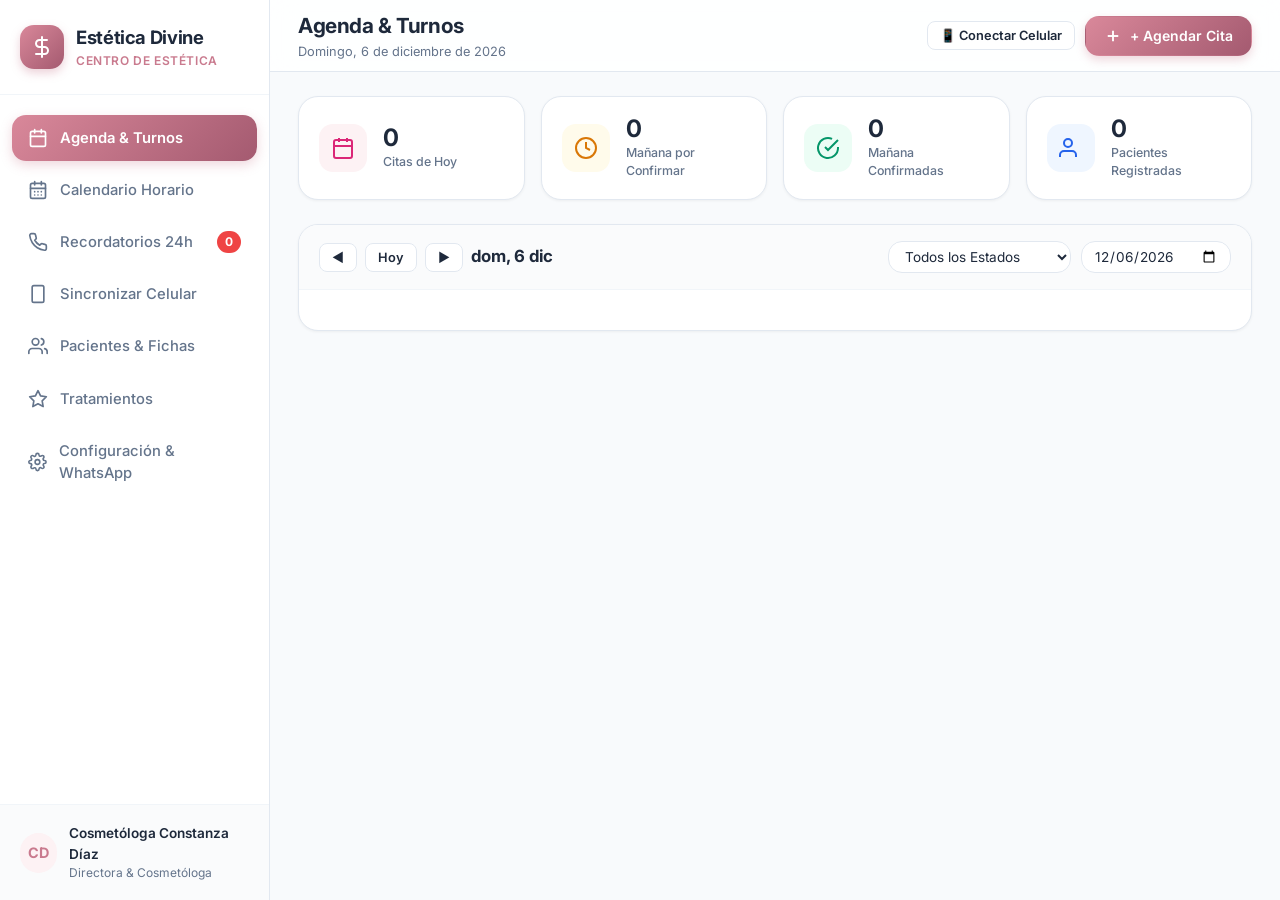
==== commit 312646e2: "Add files via upload" ====
--- a/static/index.html
+++ b/static/index.html
@@ -426,6 +426,30 @@
               </form>
             </div>
           </div>
+
+          <!-- Backup & Data Persistence Card -->
+          <div class="card" style="margin-top: 20px; border-left: 4px solid var(--secondary);">
+            <div class="card-header">
+              <h3 class="card-title">💾 Respaldo y Persistencia de Datos</h3>
+            </div>
+            <div class="card-body">
+              <p style="font-size: 0.85rem; color: var(--text-muted); margin-bottom: 16px;">
+                Tus datos se guardan de forma segura y automática en tu celular/navegador. Puedes descargar una copia de seguridad en cualquier momento o restaurarla si cambias de dispositivo.
+              </p>
+              <div style="display: flex; gap: 10px; flex-wrap: wrap; align-items: center;">
+                <button type="button" class="btn btn-secondary btn-sm" id="btn-download-backup" onclick="downloadBackupJSON()">
+                  📥 Descargar Copia de Seguridad (.json)
+                </button>
+                <label class="btn btn-secondary btn-sm" style="cursor: pointer; margin-bottom: 0;">
+                  📤 Restaurar Copia (.json)
+                  <input type="file" id="input-restore-backup" accept=".json" style="display: none;" onchange="restoreBackupJSON(event)">
+                </label>
+                <button type="button" class="btn btn-danger btn-sm" onclick="clearSampleDemoData()">
+                  🧹 Borrar Datos de Ejemplo (Iniciar en Limpio)
+                </button>
+              </div>
+            </div>
+          </div>
         </section>
       </div>
     </main>
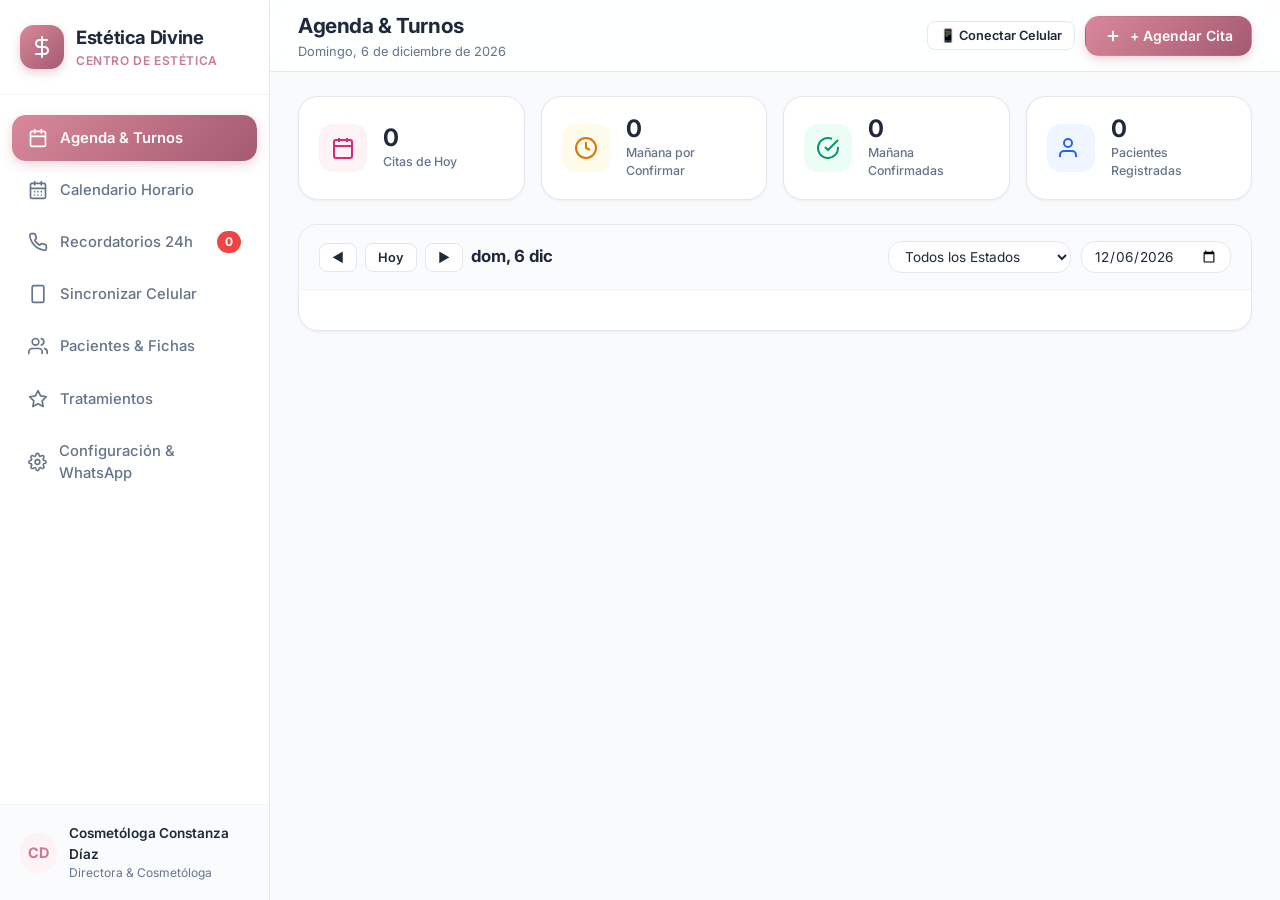
==== commit 94c3f870: "Add files via upload" ====
--- a/static/index.html
+++ b/static/index.html
@@ -14,7 +14,7 @@
   <link rel="apple-touch-icon" href="/static/img/icon.svg">
   <link rel="icon" type="image/svg+xml" href="/static/img/icon.svg">
 
-  <link rel="stylesheet" href="/static/css/style.css?v=3.0">
+  <link rel="stylesheet" href="/static/css/style.css?v=4.0">
   <link rel="preconnect" href="https://fonts.googleapis.com">
   <link rel="preconnect" href="https://fonts.gstatic.com" crossorigin>
   <link href="https://fonts.googleapis.com/css2?family=Inter:wght@400;500;600;700&display=swap" rel="stylesheet">
@@ -689,7 +689,7 @@
   <!-- Toast Container -->
   <div class="toast-container" id="toast-container"></div>
 
-  <script src="/static/js/qr.js?v=3.0"></script>
-  <script src="/static/js/app.js?v=3.0"></script>
+  <script src="/static/js/qr.js?v=4.0"></script>
+  <script src="/static/js/app.js?v=4.0"></script>
 </body>
 </html>
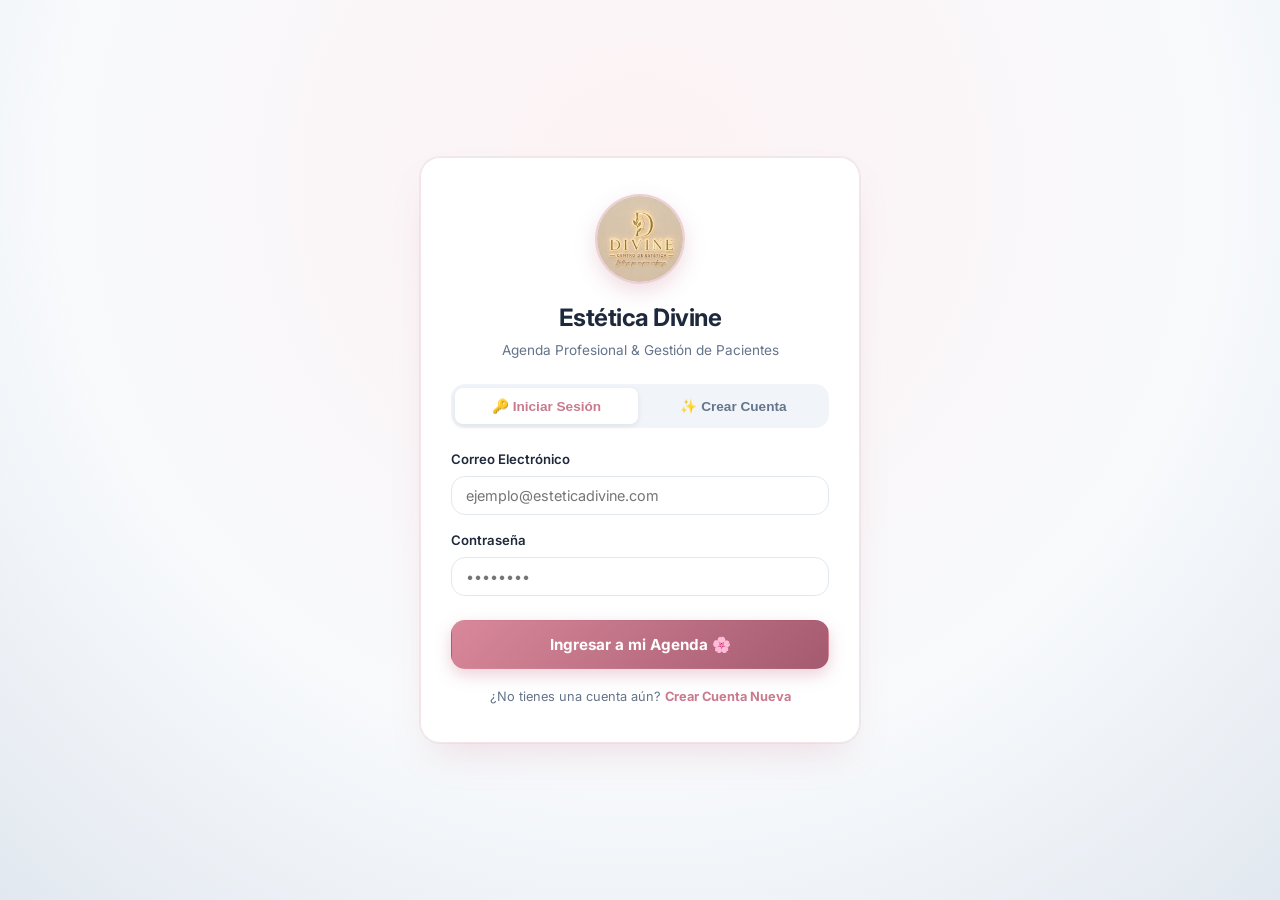
==== commit 5d41dfca: "Add files via upload" ====
--- a/static/index.html
+++ b/static/index.html
@@ -11,92 +11,190 @@
   <meta name="apple-mobile-web-app-capable" content="yes">
   <meta name="apple-mobile-web-app-status-bar-style" content="default">
   <meta name="apple-mobile-web-app-title" content="Estética Divine">
-  <link rel="apple-touch-icon" href="/static/img/icon.svg">
-  <link rel="icon" type="image/svg+xml" href="/static/img/icon.svg">
-
-  <link rel="stylesheet" href="/static/css/style.css?v=4.0">
+  <link rel="apple-touch-icon" href="/static/img/logo.jpg">
+  <link rel="icon" type="image/jpeg" href="/static/img/logo.jpg">
+
+  <link rel="stylesheet" href="/static/css/style.css?v=5.0">
   <link rel="preconnect" href="https://fonts.googleapis.com">
   <link rel="preconnect" href="https://fonts.gstatic.com" crossorigin>
   <link href="https://fonts.googleapis.com/css2?family=Inter:wght@400;500;600;700&display=swap" rel="stylesheet">
 </head>
 <body>
-  <div class="app-container">
-    <!-- Sidebar (Escritorio) -->
-    <aside class="sidebar">
-      <div class="brand">
-        <div class="brand-icon">
-          <svg width="24" height="24" viewBox="0 0 24 24" fill="none" stroke="currentColor" stroke-width="2" stroke-linecap="round" stroke-linejoin="round"><path d="M12 2v20M17 5H9.5a3.5 3.5 0 0 0 0 7h5a3.5 3.5 0 0 1 0 7H6"/></svg>
-        </div>
-        <div class="brand-info">
-          <h1>Estética Divine</h1>
-          <p>Centro de Estética</p>
-        </div>
-      </div>
-
-      <ul class="nav-menu">
-        <li class="nav-item active" data-tab="agenda">
-          <svg width="20" height="20" viewBox="0 0 24 24" fill="none" stroke="currentColor" stroke-width="2" stroke-linecap="round" stroke-linejoin="round"><rect x="3" y="4" width="18" height="18" rx="2" ry="2"/><line x1="16" y1="2" x2="16" y2="6"/><line x1="8" y1="2" x2="8" y2="6"/><line x1="3" y1="10" x2="21" y2="10"/></svg>
-          <span>Agenda & Turnos</span>
-        </li>
-        <li class="nav-item" data-tab="calendar">
-          <svg width="20" height="20" viewBox="0 0 24 24" fill="none" stroke="currentColor" stroke-width="2" stroke-linecap="round" stroke-linejoin="round"><rect x="3" y="4" width="18" height="18" rx="2" ry="2"/><line x1="16" y1="2" x2="16" y2="6"/><line x1="8" y1="2" x2="8" y2="6"/><line x1="3" y1="10" x2="21" y2="10"/><path d="M8 14h.01M12 14h.01M16 14h.01M8 18h.01M12 18h.01M16 18h.01"/></svg>
-          <span>Calendario Horario</span>
-        </li>
-        <li class="nav-item" data-tab="reminders">
-          <svg width="20" height="20" viewBox="0 0 24 24" fill="none" stroke="currentColor" stroke-width="2" stroke-linecap="round" stroke-linejoin="round"><path d="M22 16.92v3a2 2 0 0 1-2.18 2 19.79 19.79 0 0 1-8.63-3.07 19.5 19.5 0 0 1-6-6 19.79 19.79 0 0 1-3.07-8.67A2 2 0 0 1 4.11 2h3a2 2 0 0 1 2 1.72 12.84 12.84 0 0 0 .7 2.81 2 2 0 0 1-.45 2.11L8.09 9.91a16 16 0 0 0 6 6l1.27-1.27a2 2 0 0 1 2.11-.45 12.84 12.84 0 0 0 2.81.7A2 2 0 0 1 22 16.92z"/></svg>
-          <span>Recordatorios 24h</span>
-          <span class="badge" id="badge-tomorrow-unconfirmed">0</span>
-        </li>
-        <li class="nav-item" data-tab="sync">
-          <svg width="20" height="20" viewBox="0 0 24 24" fill="none" stroke="currentColor" stroke-width="2"><rect x="5" y="2" width="14" height="20" rx="2" ry="2"/><line x1="12" y1="18" x2="12.01" y2="18"/></svg>
-          <span>Sincronizar Celular</span>
-        </li>
-        <li class="nav-item" data-tab="patients">
-          <svg width="20" height="20" viewBox="0 0 24 24" fill="none" stroke="currentColor" stroke-width="2" stroke-linecap="round" stroke-linejoin="round"><path d="M17 21v-2a4 4 0 0 0-4-4H5a4 4 0 0 0-4 4v2"/><circle cx="9" cy="7" r="4"/><path d="M23 21v-2a4 4 0 0 0-3-3.87"/><path d="M16 3.13a4 4 0 0 1 0 7.75"/></svg>
-          <span>Pacientes & Fichas</span>
-        </li>
-        <li class="nav-item" data-tab="services">
-          <svg width="20" height="20" viewBox="0 0 24 24" fill="none" stroke="currentColor" stroke-width="2" stroke-linecap="round" stroke-linejoin="round"><polygon points="12 2 15.09 8.26 22 9.27 17 14.14 18.18 21.02 12 17.77 5.82 21.02 7 14.14 2 9.27 8.91 8.26 12 2"/></svg>
-          <span>Tratamientos</span>
-        </li>
-        <li class="nav-item" data-tab="settings">
-          <svg width="20" height="20" viewBox="0 0 24 24" fill="none" stroke="currentColor" stroke-width="2" stroke-linecap="round" stroke-linejoin="round"><circle cx="12" cy="12" r="3"/><path d="M19.4 15a1.65 1.65 0 0 0 .33 1.82l.06.06a2 2 0 0 1 0 2.83 2 2 0 0 1-2.83 0l-.06-.06a1.65 1.65 0 0 0-1.82-.33 1.65 1.65 0 0 0-1 1.51V21a2 2 0 0 1-2 2 2 2 0 0 1-2-2v-.09A1.65 1.65 0 0 0 9 19.4a1.65 1.65 0 0 0-1.82.33l-.06.06a2 2 0 0 1-2.83 0 2 2 0 0 1 0-2.83l.06-.06a1.65 1.65 0 0 0 .33-1.82 1.65 1.65 0 0 0-1.51-1H3a2 2 0 0 1-2-2 2 2 0 0 1 2-2h.09A1.65 1.65 0 0 0 4.6 9a1.65 1.65 0 0 0-.33-1.82l-.06-.06a2 2 0 0 1 0-2.83 2 2 0 0 1 2.83 0l.06.06a1.65 1.65 0 0 0 1.82.33H9a1.65 1.65 0 0 0 1-1.51V3a2 2 0 0 1 2-2 2 2 0 0 1 2 2v.09a1.65 1.65 0 0 0 1 1.51 1.65 1.65 0 0 0 1.82-.33l.06-.06a2 2 0 0 1 2.83 0 2 2 0 0 1 0 2.83l-.06.06a1.65 1.65 0 0 0-.33 1.82V9a1.65 1.65 0 0 0 1.51 1H21a2 2 0 0 1 2 2 2 2 0 0 1-2 2h-.09a1.65 1.65 0 0 0-1.51 1z"/></svg>
-          <span>Configuración & WhatsApp</span>
-        </li>
-      </ul>
-
-      <div class="sidebar-footer">
-        <div class="user-avatar">CD</div>
-        <div class="user-details">
-          <h4>Cosmetóloga Constanza Díaz</h4>
-          <p>Directora & Cosmetóloga</p>
-        </div>
-      </div>
-    </aside>
-
-    <!-- Main Content -->
-    <main class="main-content">
-      <!-- Top Header -->
-      <header class="top-header">
-        <div class="header-title">
-          <h2 id="view-title">Agenda & Turnos</h2>
-          <p id="current-datetime-display">Cargando...</p>
-        </div>
-        <div class="header-actions">
-          <button class="btn btn-secondary btn-sm" id="btn-header-sync" title="Conectar Celular">
-            📱 Conectar Celular
+
+  <!-- ====================================================
+       VISTA 1: INICIO DE SESIÓN & CREAR CUENTA (GATEWAY)
+       ==================================================== -->
+  <div id="view-auth" class="auth-wrapper">
+    <div class="auth-card">
+      <div class="auth-header">
+        <div class="auth-logo-container">
+          <img src="/static/img/logo.jpg" alt="Estética Divine" class="auth-logo-img">
+        </div>
+        <h2>Estética Divine</h2>
+        <p>Agenda Profesional & Gestión de Pacientes</p>
+      </div>
+
+      <!-- Auth Tabs: Iniciar Sesión / Crear Cuenta -->
+      <div class="auth-tabs">
+        <button type="button" id="tab-btn-login" class="auth-tab-btn active" onclick="switchAuthTab('login')">
+          🔑 Iniciar Sesión
+        </button>
+        <button type="button" id="tab-btn-register" class="auth-tab-btn" onclick="switchAuthTab('register')">
+          ✨ Crear Cuenta
+        </button>
+      </div>
+
+      <!-- Formulario 1: Iniciar Sesión -->
+      <form id="form-login" class="auth-form" onsubmit="handleLoginSubmit(event)">
+        <div id="auth-login-error" class="auth-error-box" style="display: none;"></div>
+
+        <div class="form-group">
+          <label class="form-label">Correo Electrónico</label>
+          <input type="email" id="login-email" class="form-control" placeholder="ejemplo@esteticadivine.com" required autocomplete="username">
+        </div>
+
+        <div class="form-group">
+          <label class="form-label">Contraseña</label>
+          <input type="password" id="login-password" class="form-control" placeholder="••••••••" required autocomplete="current-password">
+        </div>
+
+        <button type="submit" class="btn btn-primary btn-auth-submit" id="btn-login-submit">
+          Ingresar a mi Agenda 🌸
+        </button>
+
+        <div style="margin-top: 18px; text-align: center; font-size: 0.8rem; color: var(--text-muted);">
+          ¿No tienes una cuenta aún? <a href="#" onclick="switchAuthTab('register'); return false;" style="color: var(--primary); font-weight: 700; text-decoration: none;">Crear Cuenta Nueva</a>
+        </div>
+      </form>
+
+      <!-- Formulario 2: Crear Cuenta Nueva -->
+      <form id="form-register" class="auth-form" style="display: none;" onsubmit="handleRegisterSubmit(event)">
+        <div id="auth-register-error" class="auth-error-box" style="display: none;"></div>
+
+        <div class="form-group">
+          <label class="form-label">Nombre y Apellido</label>
+          <input type="text" id="reg-name" class="form-control" placeholder="Ej: Cosmetóloga María Pérez" required>
+        </div>
+
+        <div class="form-row">
+          <div class="form-group">
+            <label class="form-label">Especialidad / Cargo</label>
+            <input type="text" id="reg-specialty" class="form-control" placeholder="Ej: Cosmetóloga, Kinesióloga" value="Cosmetóloga" required>
+          </div>
+          <div class="form-group">
+            <label class="form-label">WhatsApp Profesional</label>
+            <input type="tel" id="reg-phone" class="form-control" placeholder="+56912345678" required>
+          </div>
+        </div>
+
+        <div class="form-group">
+          <label class="form-label">Correo Electrónico</label>
+          <input type="email" id="reg-email" class="form-control" placeholder="tu-correo@esteticadivine.com" required autocomplete="email">
+        </div>
+
+        <div class="form-group">
+          <label class="form-label">Contraseña (Mínimo 4 caracteres)</label>
+          <input type="password" id="reg-password" class="form-control" placeholder="Crea una contraseña segura" required minlength="4" autocomplete="new-password">
+        </div>
+
+        <button type="submit" class="btn btn-primary btn-auth-submit" id="btn-register-submit">
+          Crear mi Cuenta & Entrar ✨
+        </button>
+
+        <div style="margin-top: 18px; text-align: center; font-size: 0.8rem; color: var(--text-muted);">
+          ¿Ya tienes cuenta registrada? <a href="#" onclick="switchAuthTab('login'); return false;" style="color: var(--primary); font-weight: 700; text-decoration: none;">Iniciar Sesión</a>
+        </div>
+      </form>
+    </div>
+  </div>
+
+  <!-- ====================================================
+       VISTA 2: PANEL PRINCIPAL (SOLO USUARIOS AUTENTICADOS)
+       ==================================================== -->
+  <div id="app-main-layout" style="display: none;">
+    <div class="app-container">
+      <!-- Sidebar (Escritorio) -->
+      <aside class="sidebar">
+        <div class="brand">
+          <div class="brand-icon">
+            <img src="/static/img/logo.jpg" alt="Estética Divine" class="brand-logo-img">
+          </div>
+          <div class="brand-info">
+            <h1>Estética Divine</h1>
+            <p id="sidebar-user-specialty">Centro de Estética</p>
+          </div>
+        </div>
+
+        <ul class="nav-menu">
+          <li class="nav-item active" data-tab="agenda">
+            <svg width="20" height="20" viewBox="0 0 24 24" fill="none" stroke="currentColor" stroke-width="2" stroke-linecap="round" stroke-linejoin="round"><rect x="3" y="4" width="18" height="18" rx="2" ry="2"/><line x1="16" y1="2" x2="16" y2="6"/><line x1="8" y1="2" x2="8" y2="6"/><line x1="3" y1="10" x2="21" y2="10"/></svg>
+            <span>Agenda & Turnos</span>
+          </li>
+          <li class="nav-item" data-tab="calendar">
+            <svg width="20" height="20" viewBox="0 0 24 24" fill="none" stroke="currentColor" stroke-width="2" stroke-linecap="round" stroke-linejoin="round"><rect x="3" y="4" width="18" height="18" rx="2" ry="2"/><line x1="16" y1="2" x2="16" y2="6"/><line x1="8" y1="2" x2="8" y2="6"/><line x1="3" y1="10" x2="21" y2="10"/><path d="M8 14h.01M12 14h.01M16 14h.01M8 18h.01M12 18h.01M16 18h.01"/></svg>
+            <span>Calendario Horario</span>
+          </li>
+          <li class="nav-item" data-tab="reminders">
+            <svg width="20" height="20" viewBox="0 0 24 24" fill="none" stroke="currentColor" stroke-width="2" stroke-linecap="round" stroke-linejoin="round"><path d="M22 16.92v3a2 2 0 0 1-2.18 2 19.79 19.79 0 0 1-8.63-3.07 19.5 19.5 0 0 1-6-6 19.79 19.79 0 0 1-3.07-8.67A2 2 0 0 1 4.11 2h3a2 2 0 0 1 2 1.72 12.84 12.84 0 0 0 .7 2.81 2 2 0 0 1-.45 2.11L8.09 9.91a16 16 0 0 0 6 6l1.27-1.27a2 2 0 0 1 2.11-.45 12.84 12.84 0 0 0 2.81.7A2 2 0 0 1 22 16.92z"/></svg>
+            <span>Recordatorios 24h</span>
+            <span class="badge" id="badge-tomorrow-unconfirmed">0</span>
+          </li>
+          <li class="nav-item" data-tab="sync">
+            <svg width="20" height="20" viewBox="0 0 24 24" fill="none" stroke="currentColor" stroke-width="2"><rect x="5" y="2" width="14" height="20" rx="2" ry="2"/><line x1="12" y1="18" x2="12.01" y2="18"/></svg>
+            <span>Sincronizar Celular</span>
+          </li>
+          <li class="nav-item" data-tab="patients">
+            <svg width="20" height="20" viewBox="0 0 24 24" fill="none" stroke="currentColor" stroke-width="2" stroke-linecap="round" stroke-linejoin="round"><path d="M17 21v-2a4 4 0 0 0-4-4H5a4 4 0 0 0-4 4v2"/><circle cx="9" cy="7" r="4"/><path d="M23 21v-2a4 4 0 0 0-3-3.87"/><path d="M16 3.13a4 4 0 0 1 0 7.75"/></svg>
+            <span>Pacientes & Fichas</span>
+          </li>
+          <li class="nav-item" data-tab="services">
+            <svg width="20" height="20" viewBox="0 0 24 24" fill="none" stroke="currentColor" stroke-width="2" stroke-linecap="round" stroke-linejoin="round"><polygon points="12 2 15.09 8.26 22 9.27 17 14.14 18.18 21.02 12 17.77 5.82 21.02 7 14.14 2 9.27 8.91 8.26 12 2"/></svg>
+            <span>Tratamientos</span>
+          </li>
+          <li class="nav-item" data-tab="settings">
+            <svg width="20" height="20" viewBox="0 0 24 24" fill="none" stroke="currentColor" stroke-width="2" stroke-linecap="round" stroke-linejoin="round"><circle cx="12" cy="12" r="3"/><path d="M19.4 15a1.65 1.65 0 0 0 .33 1.82l.06.06a2 2 0 0 1 0 2.83 2 2 0 0 1-2.83 0l-.06-.06a1.65 1.65 0 0 0-1.82-.33 1.65 1.65 0 0 0-1 1.51V21a2 2 0 0 1-2 2 2 2 0 0 1-2-2v-.09A1.65 1.65 0 0 0 9 19.4a1.65 1.65 0 0 0-1.82.33l-.06.06a2 2 0 0 1-2.83 0 2 2 0 0 1 0-2.83l.06-.06a1.65 1.65 0 0 0 .33-1.82 1.65 1.65 0 0 0-1.51-1H3a2 2 0 0 1-2-2 2 2 0 0 1 2-2h.09A1.65 1.65 0 0 0 4.6 9a1.65 1.65 0 0 0-.33-1.82l-.06-.06a2 2 0 0 1 0-2.83 2 2 0 0 1 2.83 0l.06.06a1.65 1.65 0 0 0 1.82.33H9a1.65 1.65 0 0 0 1-1.51V3a2 2 0 0 1 2-2 2 2 0 0 1 2 2v.09a1.65 1.65 0 0 0 1 1.51 1.65 1.65 0 0 0 1.82-.33l.06-.06a2 2 0 0 1 2.83 0 2 2 0 0 1 0 2.83l-.06.06a1.65 1.65 0 0 0-.33 1.82V9a1.65 1.65 0 0 0 1.51 1H21a2 2 0 0 1 2 2 2 2 0 0 1-2 2h-.09a1.65 1.65 0 0 0-1.51 1z"/></svg>
+            <span>Configuración & WhatsApp</span>
+          </li>
+        </ul>
+
+        <div class="sidebar-footer">
+          <div class="user-avatar" id="sidebar-user-avatar">CD</div>
+          <div class="user-details">
+            <h4 id="sidebar-user-name">Cosmetóloga Constanza Díaz</h4>
+            <p id="sidebar-user-role">Cosmetóloga & Directora</p>
+          </div>
+          <button type="button" class="btn-logout" onclick="handleLogout()" title="Cerrar Sesión">
+            🚪
           </button>
-          <button class="btn btn-primary" id="btn-quick-new-appointment">
-            <svg width="18" height="18" viewBox="0 0 24 24" fill="none" stroke="currentColor" stroke-width="2.5"><line x1="12" y1="5" x2="12" y2="19"/><line x1="5" y1="12" x2="19" y2="12"/></svg>
-            <span>+ Agendar Cita</span>
-          </button>
-        </div>
-      </header>
-
-      <!-- Content Body -->
-      <div class="content-body">
-        <!-- Stats Row -->
-        <div class="stats-grid">
+        </div>
+      </aside>
+
+      <!-- Main Content -->
+      <main class="main-content">
+        <!-- Top Header -->
+        <header class="top-header">
+          <div class="header-title">
+            <h2 id="view-title">Agenda & Turnos</h2>
+            <p id="current-datetime-display">Cargando...</p>
+          </div>
+          <div class="header-actions">
+            <button class="btn btn-secondary btn-sm" id="btn-header-sync" title="Conectar Celular">
+              📱 Conectar Celular
+            </button>
+            <button class="btn btn-primary" id="btn-quick-new-appointment">
+              <svg width="18" height="18" viewBox="0 0 24 24" fill="none" stroke="currentColor" stroke-width="2.5"><line x1="12" y1="5" x2="12" y2="19"/><line x1="5" y1="12" x2="19" y2="12"/></svg>
+              <span>+ Agendar Cita</span>
+            </button>
+            <button class="btn btn-secondary btn-sm btn-mobile-logout" onclick="handleLogout()" title="Cerrar Sesión">
+              🚪 Salir
+            </button>
+          </div>
+        </header>
+
+        <!-- Content Body -->
+        <div class="content-body">
+          <!-- Stats Row -->
+          <div class="stats-grid">
           <div class="stat-card">
             <div class="stat-icon pink">
               <svg width="24" height="24" viewBox="0 0 24 24" fill="none" stroke="currentColor" stroke-width="2"><rect x="3" y="4" width="18" height="18" rx="2" ry="2"/><line x1="16" y1="2" x2="16" y2="6"/><line x1="8" y1="2" x2="8" y2="6"/><line x1="3" y1="10" x2="21" y2="10"/></svg>
@@ -481,6 +579,7 @@
       <span>Pacientes</span>
     </button>
   </nav>
+  </div>
 
   <!-- MODAL: NUEVA / EDITAR CITA -->
   <div class="modal-backdrop" id="modal-appointment">
@@ -689,7 +788,7 @@
   <!-- Toast Container -->
   <div class="toast-container" id="toast-container"></div>
 
-  <script src="/static/js/qr.js?v=4.0"></script>
-  <script src="/static/js/app.js?v=4.0"></script>
+  <script src="/static/js/qr.js?v=5.0"></script>
+  <script src="/static/js/app.js?v=5.0"></script>
 </body>
 </html>
--- a/static/css/style.css
+++ b/static/css/style.css
@@ -92,15 +92,22 @@
 }
 
 .brand-icon {
-  width: 44px;
-  height: 44px;
+  width: 46px;
+  height: 46px;
   border-radius: var(--radius-md);
-  background: var(--primary-gradient);
+  overflow: hidden;
   display: flex;
   align-items: center;
   justify-content: center;
-  color: white;
-  box-shadow: 0 4px 10px rgba(201, 122, 142, 0.35);
+  background: white;
+  border: 1.5px solid rgba(201, 122, 142, 0.25);
+  box-shadow: 0 4px 10px rgba(201, 122, 142, 0.2);
+}
+
+.brand-logo-img {
+  width: 100%;
+  height: 100%;
+  object-fit: cover;
 }
 
 .brand-info h1 {
@@ -138,12 +145,12 @@
   font-weight: 500;
   font-size: 0.925rem;
   cursor: pointer;
-  transition: all 0.2s;
+  transition: all 0.2s ease;
   position: relative;
 }
 
 .nav-item:hover {
-  background: var(--primary-light);
+  background: #f8fafc;
   color: var(--primary);
 }
 
@@ -165,17 +172,17 @@
 }
 
 .sidebar-footer {
-  padding: 18px 20px;
+  padding: 14px 16px;
   border-top: 1px solid var(--border-color);
   display: flex;
   align-items: center;
-  gap: 12px;
+  gap: 10px;
   background: #fafbfc;
 }
 
 .user-avatar {
-  width: 40px;
-  height: 40px;
+  width: 38px;
+  height: 38px;
   border-radius: var(--radius-full);
   background: var(--primary-light);
   color: var(--primary);
@@ -183,18 +190,65 @@
   align-items: center;
   justify-content: center;
   font-weight: 700;
-  font-size: 0.9rem;
+  font-size: 0.85rem;
+  flex-shrink: 0;
+  border: 1px solid rgba(201, 122, 142, 0.2);
+}
+
+.user-details {
+  flex: 1;
+  overflow: hidden;
 }
 
 .user-details h4 {
-  font-size: 0.85rem;
+  font-size: 0.825rem;
+  font-weight: 700;
+  color: var(--text-main);
+  white-space: nowrap;
+  overflow: hidden;
+  text-overflow: ellipsis;
+}
+
+.user-details p {
+  font-size: 0.72rem;
+  color: var(--text-muted);
+  white-space: nowrap;
+  overflow: hidden;
+  text-overflow: ellipsis;
+}
+
+.btn-logout {
+  background: transparent;
+  border: none;
+  font-size: 1.15rem;
+  cursor: pointer;
+  padding: 6px;
+  border-radius: var(--radius-sm);
+  color: var(--text-muted);
+  transition: all 0.2s ease;
+  display: flex;
+  align-items: center;
+  justify-content: center;
+}
+
+.btn-logout:hover {
+  background: #fee2e2;
+  color: #ef4444;
+  transform: scale(1.1);
+}
+
+.btn-mobile-logout {
+  display: inline-flex;
+  align-items: center;
+  gap: 4px;
+  padding: 6px 12px;
+  font-size: 0.8rem;
   font-weight: 600;
-  color: var(--text-main);
-}
-
-.user-details p {
-  font-size: 0.75rem;
-  color: var(--text-muted);
+  color: #b91c1c;
+  background: #fef2f2;
+  border: 1px solid #fecaca;
+  border-radius: var(--radius-md);
+  cursor: pointer;
 }
 
 /* ====================================================
@@ -1298,3 +1352,145 @@
     flex-wrap: wrap;
   }
 }
+
+/* ====================================================
+   PANTALLA DE AUTENTICACIÓN / LOGIN & REGISTRO (GATEWAY)
+   ==================================================== */
+.auth-wrapper {
+  position: fixed;
+  top: 0;
+  left: 0;
+  width: 100vw;
+  height: 100vh;
+  min-height: 100vh;
+  background: radial-gradient(circle at 50% 20%, #fdf2f4 0%, #f8fafc 60%, #e2e8f0 100%);
+  display: flex;
+  align-items: center;
+  justify-content: center;
+  padding: 20px;
+  z-index: 1000;
+  overflow-y: auto;
+  -webkit-overflow-scrolling: touch;
+}
+
+.auth-card {
+  width: 100%;
+  max-width: 440px;
+  background: rgba(255, 255, 255, 0.95);
+  backdrop-filter: blur(16px);
+  -webkit-backdrop-filter: blur(16px);
+  border-radius: var(--radius-lg);
+  border: 1.5px solid rgba(201, 122, 142, 0.2);
+  box-shadow: 0 20px 40px -15px rgba(201, 122, 142, 0.25), 0 0 1px 1px rgba(0, 0, 0, 0.05);
+  padding: 36px 30px;
+  animation: authFadeIn 0.35s ease-out;
+}
+
+@keyframes authFadeIn {
+  from { opacity: 0; transform: translateY(16px) scale(0.98); }
+  to { opacity: 1; transform: translateY(0) scale(1); }
+}
+
+.auth-header {
+  text-align: center;
+  margin-bottom: 24px;
+}
+
+.auth-logo-container {
+  width: 90px;
+  height: 90px;
+  margin: 0 auto 16px auto;
+  border-radius: 50%;
+  overflow: hidden;
+  background: white;
+  border: 2px solid rgba(201, 122, 142, 0.35);
+  box-shadow: 0 8px 20px rgba(201, 122, 142, 0.25);
+  display: flex;
+  align-items: center;
+  justify-content: center;
+}
+
+.auth-logo-img {
+  width: 100%;
+  height: 100%;
+  object-fit: cover;
+}
+
+.auth-header h2 {
+  font-size: 1.5rem;
+  font-weight: 700;
+  color: #1e293b;
+  letter-spacing: -0.02em;
+}
+
+.auth-header p {
+  font-size: 0.85rem;
+  color: var(--text-muted);
+  margin-top: 4px;
+}
+
+.auth-tabs {
+  display: flex;
+  background: #f1f5f9;
+  padding: 4px;
+  border-radius: var(--radius-md);
+  margin-bottom: 22px;
+  gap: 4px;
+}
+
+.auth-tab-btn {
+  flex: 1;
+  padding: 10px 12px;
+  font-size: 0.85rem;
+  font-weight: 600;
+  border: none;
+  background: transparent;
+  color: var(--text-muted);
+  border-radius: var(--radius-sm);
+  cursor: pointer;
+  transition: all 0.2s ease;
+  display: flex;
+  align-items: center;
+  justify-content: center;
+  gap: 6px;
+}
+
+.auth-tab-btn.active {
+  background: white;
+  color: var(--primary);
+  box-shadow: 0 2px 6px rgba(0, 0, 0, 0.08);
+}
+
+.auth-form {
+  display: flex;
+  flex-direction: column;
+}
+
+.auth-error-box {
+  background: #fef2f2;
+  border: 1px solid #fecaca;
+  color: #b91c1c;
+  padding: 10px 14px;
+  border-radius: var(--radius-sm);
+  font-size: 0.825rem;
+  margin-bottom: 16px;
+  display: flex;
+  align-items: center;
+}
+
+.btn-auth-submit {
+  width: 100%;
+  padding: 14px;
+  font-size: 0.95rem;
+  font-weight: 700;
+  border-radius: var(--radius-md);
+  margin-top: 8px;
+  box-shadow: 0 6px 16px rgba(201, 122, 142, 0.35);
+  cursor: pointer;
+  transition: all 0.2s ease;
+}
+
+.btn-auth-submit:active {
+  transform: scale(0.98);
+}
+
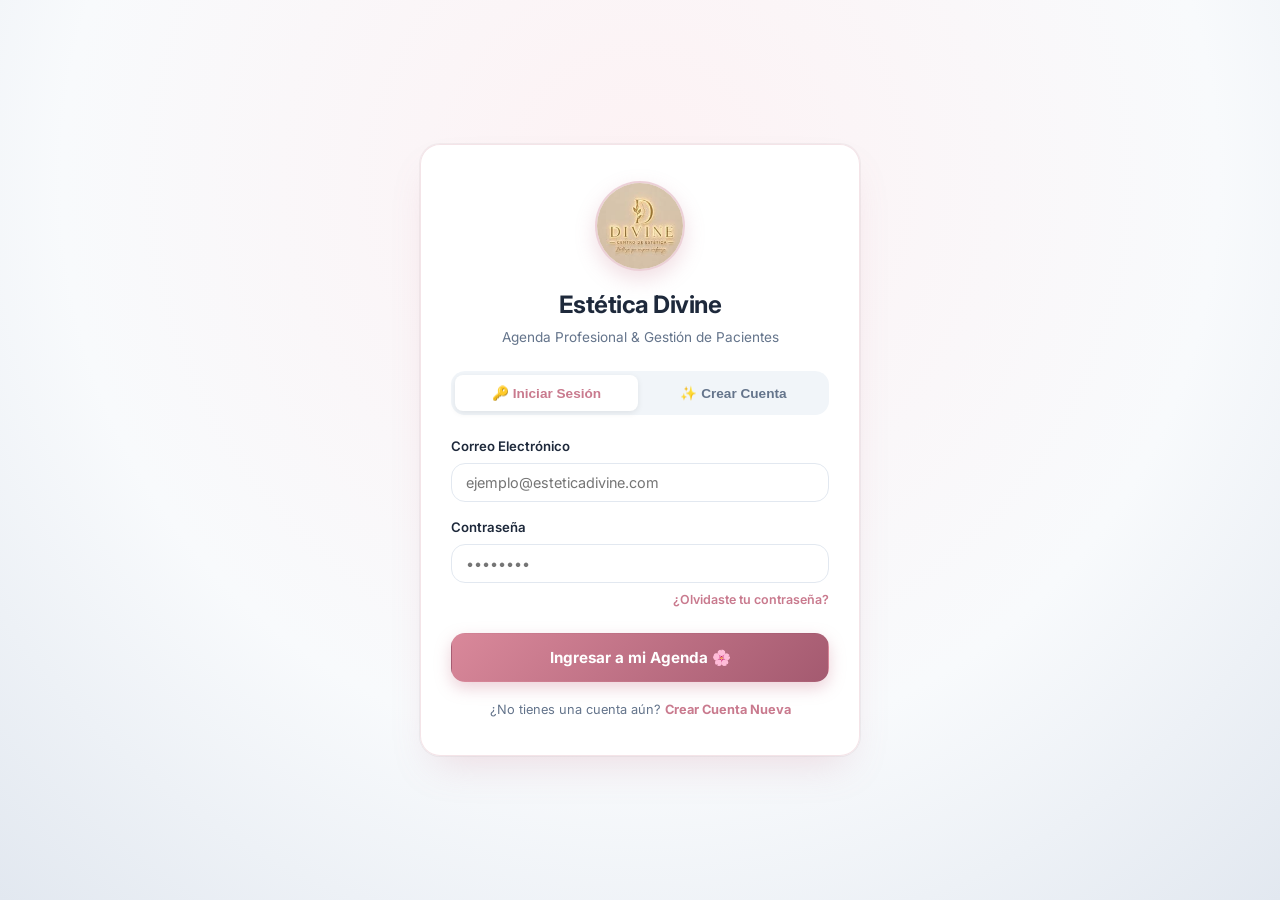
==== commit 2fee9c3f: "Add files via upload" ====
--- a/static/index.html
+++ b/static/index.html
@@ -53,9 +53,15 @@
           <input type="email" id="login-email" class="form-control" placeholder="ejemplo@esteticadivine.com" required autocomplete="username">
         </div>
 
-        <div class="form-group">
+        <div class="form-group" style="margin-bottom: 8px;">
           <label class="form-label">Contraseña</label>
           <input type="password" id="login-password" class="form-control" placeholder="••••••••" required autocomplete="current-password">
+        </div>
+
+        <div style="display: flex; justify-content: flex-end; margin-bottom: 16px;">
+          <a href="#" onclick="switchAuthTab('recovery'); return false;" style="color: var(--primary); font-size: 0.78rem; font-weight: 600; text-decoration: none;">
+            ¿Olvidaste tu contraseña?
+          </a>
         </div>
 
         <button type="submit" class="btn btn-primary btn-auth-submit" id="btn-login-submit">
@@ -103,6 +109,40 @@
 
         <div style="margin-top: 18px; text-align: center; font-size: 0.8rem; color: var(--text-muted);">
           ¿Ya tienes cuenta registrada? <a href="#" onclick="switchAuthTab('login'); return false;" style="color: var(--primary); font-weight: 700; text-decoration: none;">Iniciar Sesión</a>
+        </div>
+      </form>
+
+      <!-- Formulario 3: Recuperar Contraseña -->
+      <form id="form-recovery" class="auth-form" style="display: none;" onsubmit="handleRecoverySubmit(event)">
+        <div style="margin-bottom: 16px; text-align: center;">
+          <h4 style="font-size: 1rem; color: var(--text-main); font-weight: 700;">Recuperar Acceso a tu Cuenta</h4>
+          <p style="font-size: 0.8rem; color: var(--text-muted); margin-top: 4px;">Ingresa tu correo y WhatsApp registrado para verificar tu identidad y crear una nueva contraseña.</p>
+        </div>
+
+        <div id="auth-recovery-error" class="auth-error-box" style="display: none;"></div>
+        <div id="auth-recovery-success" style="display: none; background: #ecfdf5; border: 1px solid #a7f3d0; color: #065f46; padding: 10px 14px; border-radius: var(--radius-sm); font-size: 0.825rem; margin-bottom: 16px;"></div>
+
+        <div class="form-group">
+          <label class="form-label">Correo Electrónico Registrado</label>
+          <input type="email" id="recovery-email" class="form-control" placeholder="ejemplo@esteticadivine.com" required autocomplete="email">
+        </div>
+
+        <div class="form-group">
+          <label class="form-label">WhatsApp Profesional Registrado</label>
+          <input type="tel" id="recovery-phone" class="form-control" placeholder="+56912345678" required>
+        </div>
+
+        <div class="form-group">
+          <label class="form-label">Nueva Contraseña (Mínimo 4 caracteres)</label>
+          <input type="password" id="recovery-new-password" class="form-control" placeholder="Crea tu nueva contraseña" required minlength="4" autocomplete="new-password">
+        </div>
+
+        <button type="submit" class="btn btn-primary btn-auth-submit" id="btn-recovery-submit">
+          Restablecer Contraseña & Acceder ✨
+        </button>
+
+        <div style="margin-top: 18px; text-align: center; font-size: 0.8rem; color: var(--text-muted);">
+          <a href="#" onclick="switchAuthTab('login'); return false;" style="color: var(--primary); font-weight: 700; text-decoration: none;">← Volver al Inicio de Sesión</a>
         </div>
       </form>
     </div>
